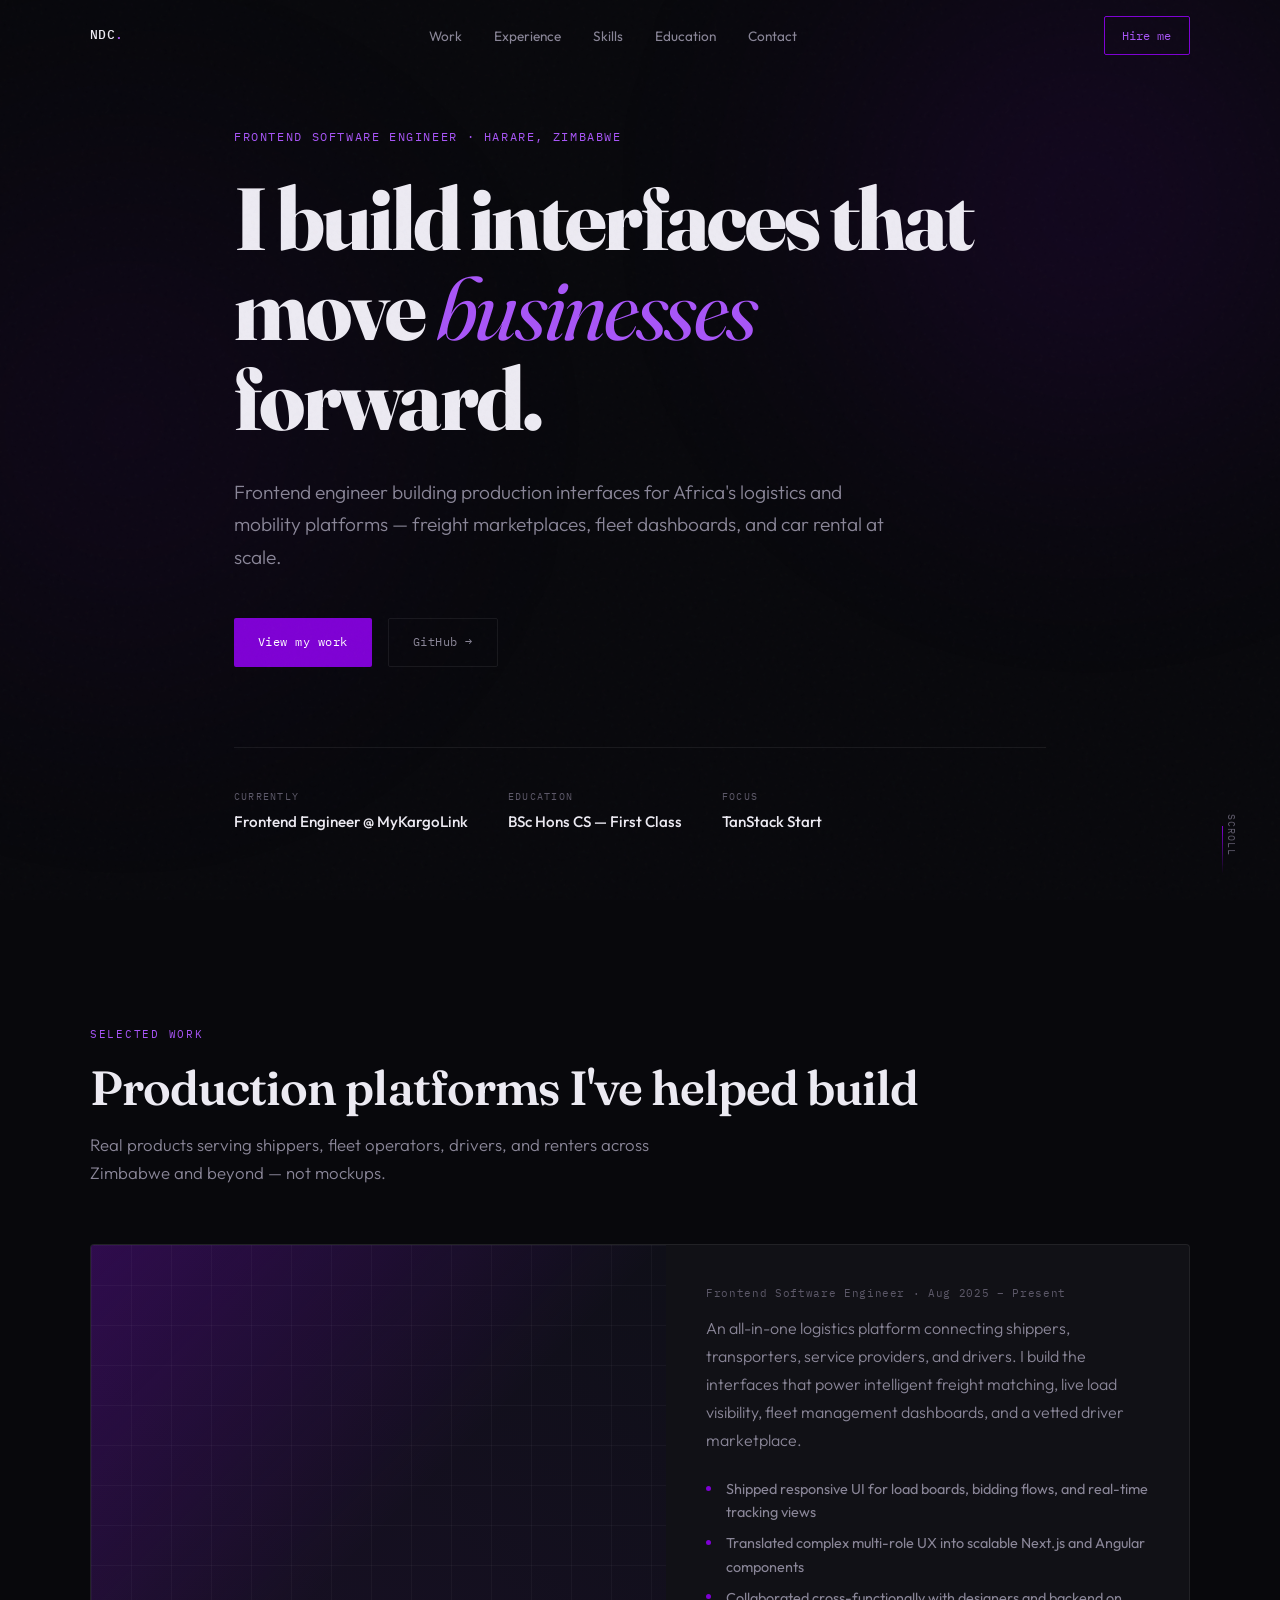
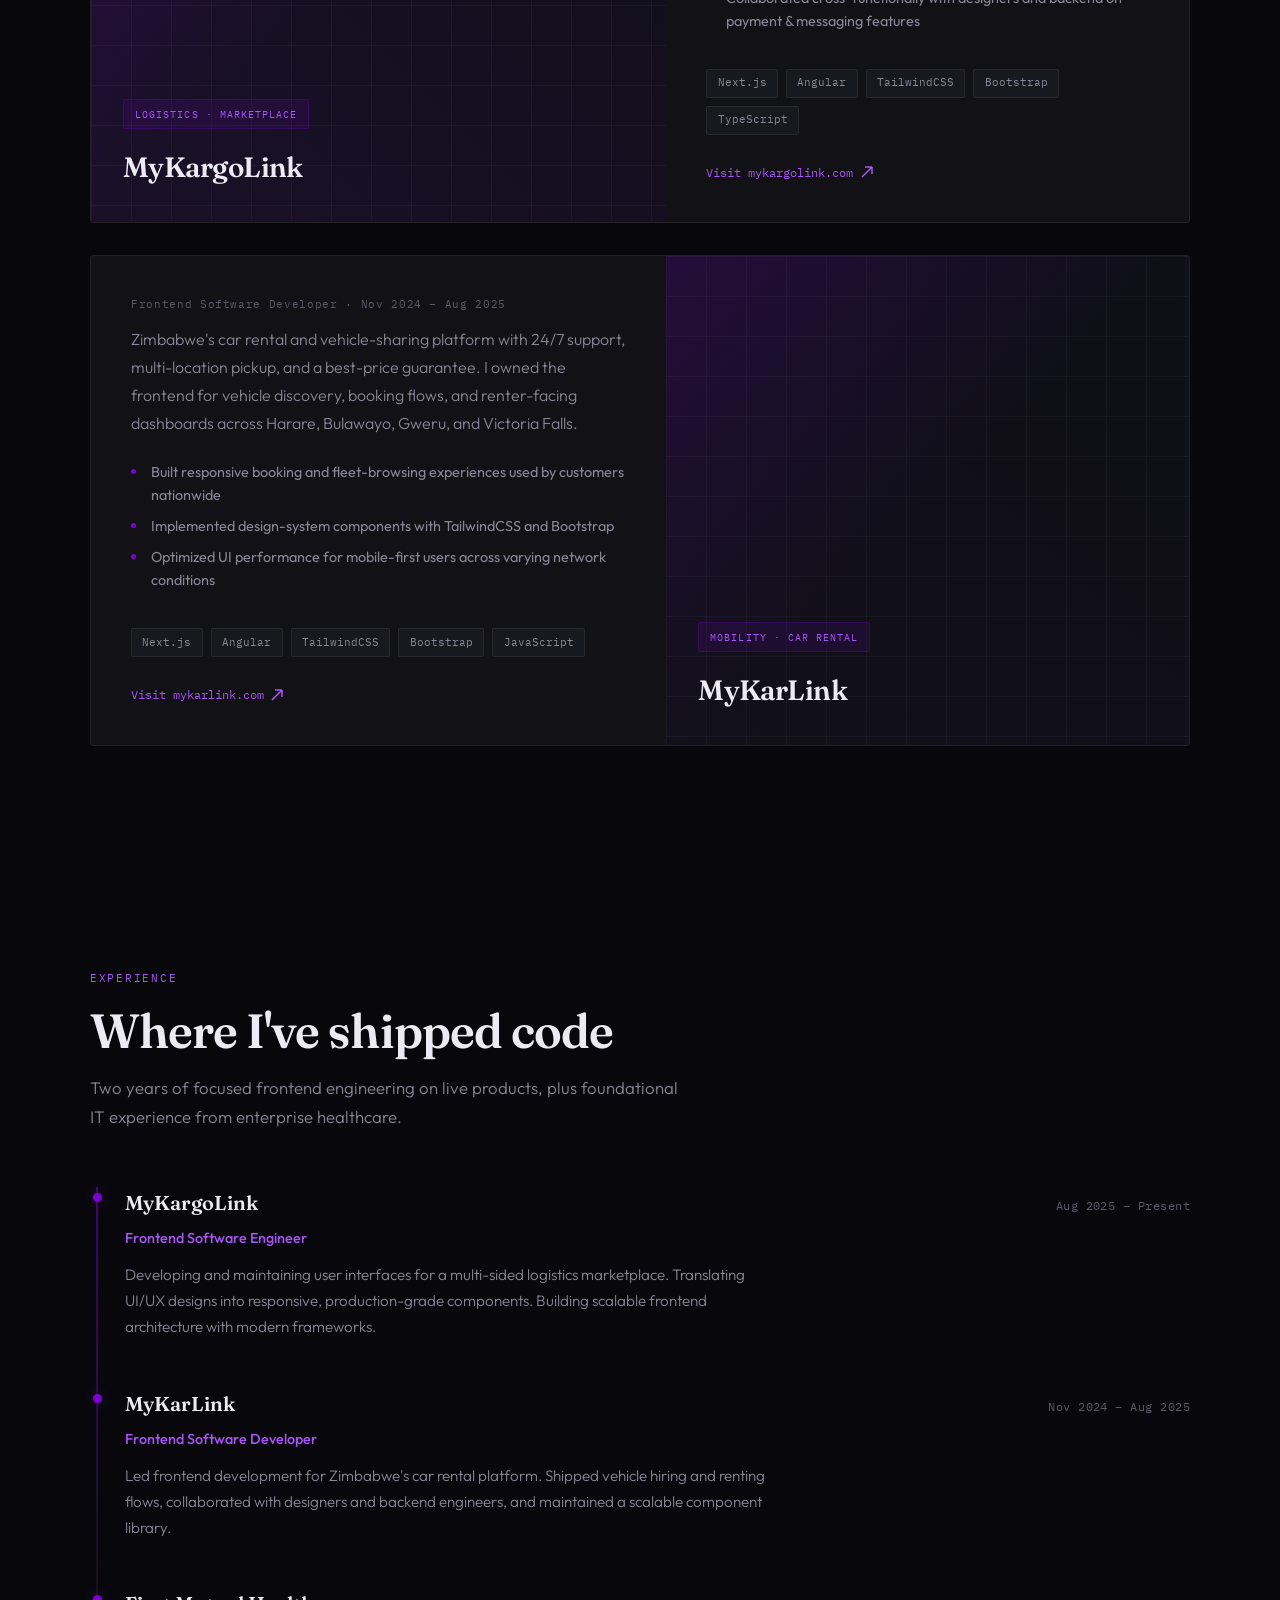
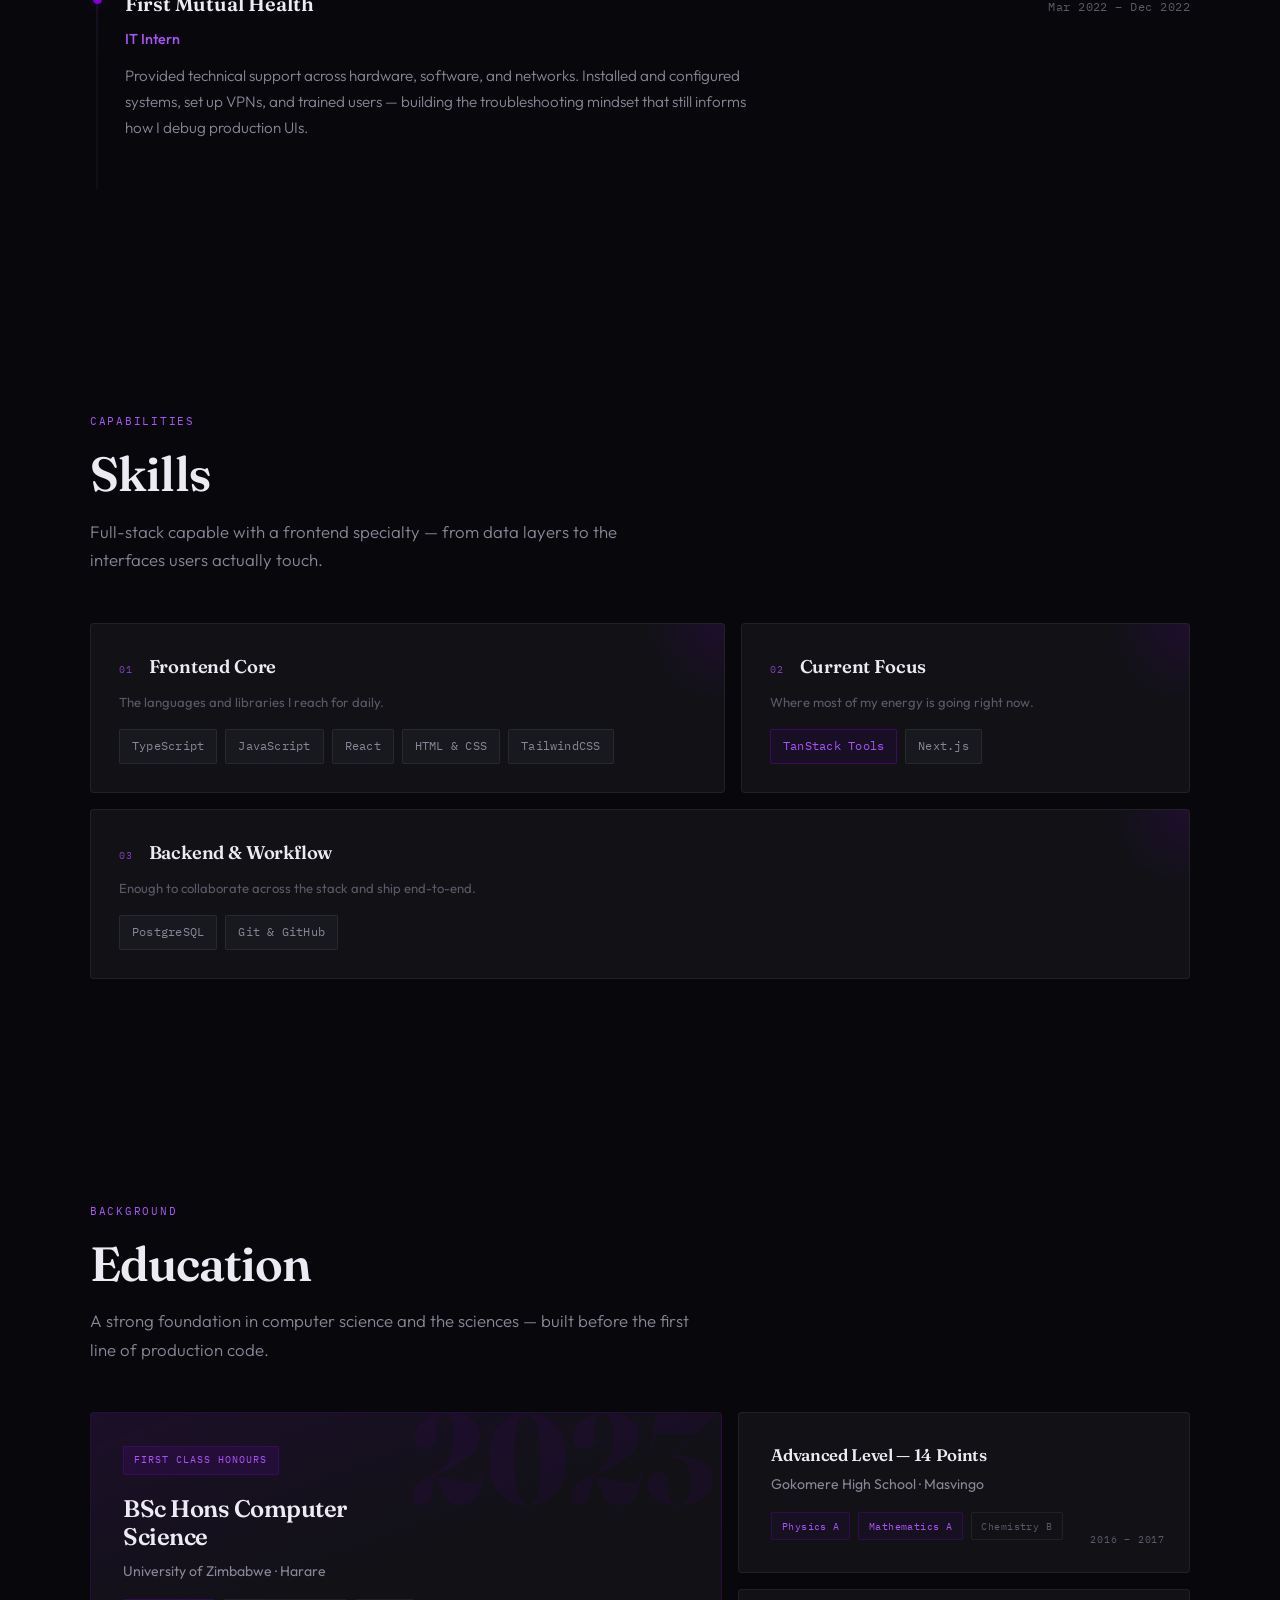
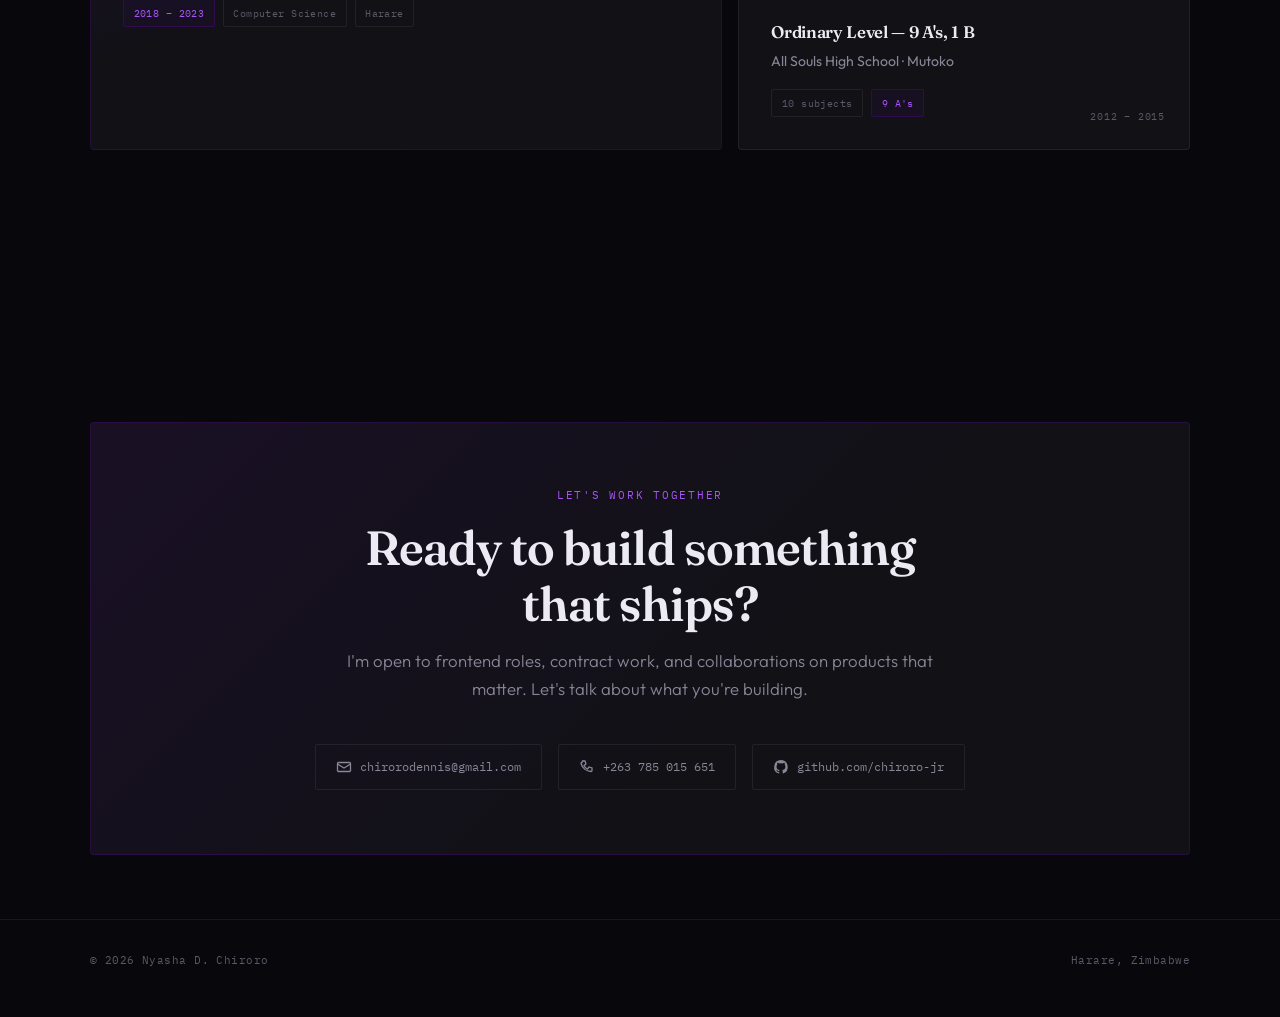
==== index.html @ f5eae159 "iteration 1 of education and skills" ====
<!DOCTYPE html>
<html lang="en">
<head>
  <meta charset="UTF-8">
  <meta name="viewport" content="width=device-width, initial-scale=1.0">
  <meta name="description" content="Nyasha D. Chiroro — Frontend Software Engineer building production interfaces for logistics and mobility platforms in Zimbabwe.">
  <title>Nyasha D. Chiroro — Frontend Engineer</title>
  <link rel="preconnect" href="https://fonts.googleapis.com">
  <link rel="preconnect" href="https://fonts.gstatic.com" crossorigin>
  <link href="https://fonts.googleapis.com/css2?family=Fraunces:ital,opsz,wght@0,9..144,400;0,9..144,600;0,9..144,800;1,9..144,400&family=Outfit:wght@300;400;500;600&family=IBM+Plex+Mono:wght@400;500&display=swap" rel="stylesheet">
  <style>
    :root {
      --purple: #7e01d4;
      --purple-light: #a855f7;
      --purple-dim: rgba(126, 1, 212, 0.12);
      --purple-glow: rgba(126, 1, 212, 0.35);
      --bg: #08080c;
      --surface: #111116;
      --surface-raised: #18181f;
      --border: rgba(255, 255, 255, 0.07);
      --text: #eceaf2;
      --text-muted: #8a8698;
      --text-dim: #5c5868;
      --font-display: 'Fraunces', Georgia, serif;
      --font-body: 'Outfit', system-ui, sans-serif;
      --font-mono: 'IBM Plex Mono', monospace;
      --ease-out: cubic-bezier(0.16, 1, 0.3, 1);
      --max-width: 1180px;
    }

    *, *::before, *::after { box-sizing: border-box; margin: 0; padding: 0; }

    html {
      scroll-behavior: smooth;
      scroll-padding-top: 5rem;
    }

    body {
      font-family: var(--font-body);
      background: var(--bg);
      color: var(--text);
      line-height: 1.6;
      overflow-x: hidden;
      -webkit-font-smoothing: antialiased;
    }

    ::selection {
      background: var(--purple);
      color: white;
    }

    /* Grain overlay */
    body::before {
      content: '';
      position: fixed;
      inset: 0;
      background-image: url("data:image/svg+xml,%3Csvg viewBox='0 0 256 256' xmlns='http://www.w3.org/2000/svg'%3E%3Cfilter id='n'%3E%3CfeTurbulence type='fractalNoise' baseFrequency='0.85' numOctaves='4' stitchTiles='stitch'/%3E%3C/filter%3E%3Crect width='100%25' height='100%25' filter='url(%23n)' opacity='0.04'/%3E%3C/svg%3E");
      pointer-events: none;
      z-index: 9999;
      opacity: 0.5;
    }

    /* Ambient glow */
    .ambient {
      position: fixed;
      width: 60vw;
      height: 60vw;
      border-radius: 50%;
      filter: blur(120px);
      pointer-events: none;
      z-index: 0;
    }
    .ambient--1 {
      top: -20%;
      right: -15%;
      background: radial-gradient(circle, var(--purple-glow) 0%, transparent 70%);
      opacity: 0.4;
    }
    .ambient--2 {
      bottom: 10%;
      left: -20%;
      background: radial-gradient(circle, rgba(126, 1, 212, 0.15) 0%, transparent 70%);
      opacity: 0.6;
    }

    a { color: inherit; text-decoration: none; }

    .wrap {
      position: relative;
      z-index: 1;
      max-width: var(--max-width);
      margin: 0 auto;
      padding: 0 clamp(1.25rem, 4vw, 2.5rem);
    }

    /* ── Nav ── */
    nav {
      position: fixed;
      top: 0;
      left: 0;
      right: 0;
      z-index: 100;
      padding: 1rem 0;
      transition: background 0.4s var(--ease-out), border-color 0.4s;
      border-bottom: 1px solid transparent;
    }
    nav.scrolled {
      background: rgba(8, 8, 12, 0.85);
      backdrop-filter: blur(16px);
      border-color: var(--border);
    }
    nav .wrap {
      display: flex;
      align-items: center;
      justify-content: space-between;
    }
    .nav-logo {
      font-family: var(--font-mono);
      font-size: 0.8rem;
      font-weight: 500;
      letter-spacing: 0.02em;
      color: var(--text);
    }
    .nav-logo span { color: var(--purple-light); }
    .nav-links {
      display: flex;
      gap: 2rem;
      list-style: none;
    }
    .nav-links a {
      font-size: 0.85rem;
      font-weight: 400;
      color: var(--text-muted);
      transition: color 0.2s;
    }
    .nav-links a:hover { color: var(--text); }
    .nav-cta {
      font-family: var(--font-mono);
      font-size: 0.75rem;
      padding: 0.55rem 1.1rem;
      border: 1px solid var(--purple);
      color: var(--purple-light);
      border-radius: 2px;
      transition: background 0.25s, color 0.25s, box-shadow 0.25s;
    }
    .nav-cta:hover {
      background: var(--purple);
      color: white;
      box-shadow: 0 0 24px var(--purple-glow);
    }
    .nav-toggle {
      display: none;
      background: none;
      border: none;
      color: var(--text);
      cursor: pointer;
      padding: 0.25rem;
    }

    /* ── Hero ── */
    .hero {
      min-height: 100vh;
      display: flex;
      flex-direction: column;
      justify-content: center;
      padding: 8rem 0 5rem;
      position: relative;
    }
    .hero-eyebrow {
      font-family: var(--font-mono);
      font-size: 0.72rem;
      letter-spacing: 0.14em;
      text-transform: uppercase;
      color: var(--purple-light);
      margin-bottom: 1.75rem;
      opacity: 0;
      animation: fadeUp 0.8s var(--ease-out) 0.1s forwards;
    }
    .hero h1 {
      font-family: var(--font-display);
      font-size: clamp(3rem, 8vw, 5.5rem);
      font-weight: 800;
      line-height: 1.02;
      letter-spacing: -0.03em;
      max-width: 14ch;
      opacity: 0;
      animation: fadeUp 0.9s var(--ease-out) 0.2s forwards;
    }
    .hero h1 em {
      font-style: italic;
      font-weight: 400;
      color: var(--purple-light);
    }
    .hero-sub {
      margin-top: 2rem;
      max-width: 52ch;
      font-size: clamp(1.05rem, 2vw, 1.2rem);
      font-weight: 300;
      color: var(--text-muted);
      line-height: 1.7;
      opacity: 0;
      animation: fadeUp 0.9s var(--ease-out) 0.35s forwards;
    }
    .hero-actions {
      display: flex;
      flex-wrap: wrap;
      gap: 1rem;
      margin-top: 2.75rem;
      opacity: 0;
      animation: fadeUp 0.9s var(--ease-out) 0.5s forwards;
    }
    .btn {
      display: inline-flex;
      align-items: center;
      gap: 0.5rem;
      font-family: var(--font-mono);
      font-size: 0.78rem;
      letter-spacing: 0.04em;
      padding: 0.85rem 1.5rem;
      border-radius: 2px;
      transition: all 0.3s var(--ease-out);
      cursor: pointer;
      border: none;
    }
    .btn-primary {
      background: var(--purple);
      color: white;
    }
    .btn-primary:hover {
      background: var(--purple-light);
      box-shadow: 0 8px 32px var(--purple-glow);
      transform: translateY(-2px);
    }
    .btn-ghost {
      background: transparent;
      color: var(--text-muted);
      border: 1px solid var(--border);
    }
    .btn-ghost:hover {
      border-color: var(--text-muted);
      color: var(--text);
    }
    .hero-meta {
      display: flex;
      flex-wrap: wrap;
      gap: 2.5rem;
      margin-top: 5rem;
      padding-top: 2.5rem;
      border-top: 1px solid var(--border);
      opacity: 0;
      animation: fadeUp 0.9s var(--ease-out) 0.65s forwards;
    }
    .hero-stat-label {
      font-family: var(--font-mono);
      font-size: 0.65rem;
      letter-spacing: 0.12em;
      text-transform: uppercase;
      color: var(--text-dim);
      margin-bottom: 0.35rem;
    }
    .hero-stat-value {
      font-size: 0.95rem;
      font-weight: 500;
      color: var(--text);
    }
    .hero-scroll {
      position: absolute;
      bottom: 2.5rem;
      right: clamp(1.25rem, 4vw, 2.5rem);
      font-family: var(--font-mono);
      font-size: 0.65rem;
      letter-spacing: 0.1em;
      text-transform: uppercase;
      color: var(--text-dim);
      writing-mode: vertical-rl;
      opacity: 0;
      animation: fadeUp 1s var(--ease-out) 1s forwards;
    }
    .hero-scroll::after {
      content: '';
      display: block;
      width: 1px;
      height: 48px;
      background: linear-gradient(to bottom, var(--purple), transparent);
      margin: 0.75rem auto 0;
      animation: scrollPulse 2s ease-in-out infinite;
    }

    /* ── Sections ── */
    section { padding: 7rem 0; }
    .section-label {
      font-family: var(--font-mono);
      font-size: 0.68rem;
      letter-spacing: 0.16em;
      text-transform: uppercase;
      color: var(--purple-light);
      margin-bottom: 1rem;
    }
    .section-title {
      font-family: var(--font-display);
      font-size: clamp(2rem, 4.5vw, 3rem);
      font-weight: 600;
      letter-spacing: -0.02em;
      line-height: 1.15;
      margin-bottom: 1rem;
    }
    .section-desc {
      color: var(--text-muted);
      font-weight: 300;
      max-width: 55ch;
      font-size: 1.05rem;
      line-height: 1.7;
    }

    /* ── Work ── */
    .work-grid {
      display: grid;
      gap: 2rem;
      margin-top: 3.5rem;
    }
    .work-card {
      display: grid;
      grid-template-columns: 1fr;
      gap: 0;
      background: var(--surface);
      border: 1px solid var(--border);
      border-radius: 4px;
      overflow: hidden;
      transition: border-color 0.4s, transform 0.4s var(--ease-out);
    }
    @media (min-width: 768px) {
      .work-card { grid-template-columns: 1.1fr 1fr; }
      .work-card:nth-child(even) .work-visual { order: 2; }
    }
    .work-card:hover {
      border-color: rgba(126, 1, 212, 0.35);
      transform: translateY(-4px);
    }
    .work-visual {
      position: relative;
      min-height: 280px;
      overflow: hidden;
      background: var(--surface-raised);
    }
    .work-visual-inner {
      position: absolute;
      inset: 0;
      display: flex;
      flex-direction: column;
      justify-content: flex-end;
      padding: 2rem;
    }
    .work-visual--kargo {
      background:
        linear-gradient(135deg, rgba(126, 1, 212, 0.25) 0%, transparent 50%),
        linear-gradient(225deg, #0f0f18 0%, #1a1028 100%);
    }
    .work-visual--kar {
      background:
        linear-gradient(135deg, rgba(126, 1, 212, 0.18) 0%, transparent 50%),
        linear-gradient(225deg, #0f0f18 0%, #12101a 100%);
    }
    .work-visual-grid {
      position: absolute;
      inset: 0;
      background-image:
        linear-gradient(var(--border) 1px, transparent 1px),
        linear-gradient(90deg, var(--border) 1px, transparent 1px);
      background-size: 40px 40px;
      opacity: 0.5;
    }
    .work-visual-tag {
      position: relative;
      font-family: var(--font-mono);
      font-size: 0.65rem;
      letter-spacing: 0.1em;
      text-transform: uppercase;
      color: var(--purple-light);
      background: var(--purple-dim);
      border: 1px solid rgba(126, 1, 212, 0.25);
      padding: 0.35rem 0.7rem;
      border-radius: 2px;
      width: fit-content;
      margin-bottom: 1rem;
    }
    .work-visual-title {
      position: relative;
      font-family: var(--font-display);
      font-size: 1.75rem;
      font-weight: 600;
      letter-spacing: -0.02em;
    }
    .work-body {
      padding: 2.5rem;
      display: flex;
      flex-direction: column;
      justify-content: center;
    }
    .work-role {
      font-family: var(--font-mono);
      font-size: 0.68rem;
      color: var(--text-dim);
      letter-spacing: 0.06em;
      margin-bottom: 0.75rem;
    }
    .work-desc {
      color: var(--text-muted);
      font-weight: 300;
      line-height: 1.75;
      margin-bottom: 1.5rem;
    }
    .work-highlights {
      list-style: none;
      margin-bottom: 1.75rem;
    }
    .work-highlights li {
      position: relative;
      padding-left: 1.25rem;
      font-size: 0.9rem;
      color: var(--text-muted);
      margin-bottom: 0.5rem;
    }
    .work-highlights li::before {
      content: '';
      position: absolute;
      left: 0;
      top: 0.55em;
      width: 5px;
      height: 5px;
      background: var(--purple);
      border-radius: 50%;
    }
    .work-stack {
      display: flex;
      flex-wrap: wrap;
      gap: 0.5rem;
      margin-bottom: 1.75rem;
    }
    .tag {
      font-family: var(--font-mono);
      font-size: 0.68rem;
      padding: 0.3rem 0.65rem;
      background: var(--surface-raised);
      border: 1px solid var(--border);
      border-radius: 2px;
      color: var(--text-muted);
    }
    .work-link {
      display: inline-flex;
      align-items: center;
      gap: 0.4rem;
      font-family: var(--font-mono);
      font-size: 0.75rem;
      color: var(--purple-light);
      transition: gap 0.25s var(--ease-out);
    }
    .work-link:hover { gap: 0.65rem; }
    .work-link svg { transition: transform 0.25s; }
    .work-link:hover svg { transform: translate(2px, -2px); }

    /* ── Experience ── */
    .timeline {
      --track-x: 7px;
      --track-gap: 1.75rem;
      --dot-size: 9px;
      margin-top: 3.5rem;
      position: relative;
      padding-left: calc(var(--track-x) + var(--track-gap));
    }
    .timeline::before {
      content: '';
      position: absolute;
      left: var(--track-x);
      top: 0;
      bottom: 0;
      width: 1px;
      transform: translateX(-50%);
      background: linear-gradient(to bottom, var(--purple), var(--border) 80%);
    }
    .timeline-item {
      position: relative;
      padding-bottom: 3rem;
    }
    .timeline-item::before {
      content: '';
      position: absolute;
      left: calc(-1 * var(--track-gap) - var(--dot-size) / 2);
      top: 0.38rem;
      width: var(--dot-size);
      height: var(--dot-size);
      background: var(--purple);
      border-radius: 50%;
      box-shadow: 0 0 12px var(--purple-glow);
    }
    .timeline-header {
      display: flex;
      flex-wrap: wrap;
      align-items: baseline;
      justify-content: space-between;
      gap: 0.5rem 1.5rem;
      margin-bottom: 0.5rem;
    }
    .timeline-company {
      font-family: var(--font-display);
      font-size: 1.25rem;
      font-weight: 600;
    }
    .timeline-date {
      font-family: var(--font-mono);
      font-size: 0.72rem;
      color: var(--text-dim);
      letter-spacing: 0.04em;
    }
    .timeline-role {
      font-size: 0.9rem;
      color: var(--purple-light);
      margin-bottom: 0.75rem;
      font-weight: 500;
    }
    .timeline-desc {
      color: var(--text-muted);
      font-weight: 300;
      font-size: 0.95rem;
      line-height: 1.7;
      max-width: 65ch;
    }

    /* ── Skills ── */
    .skills-bento {
      display: grid;
      gap: 1rem;
      margin-top: 3rem;
    }
    @media (min-width: 768px) {
      .skills-bento {
        grid-template-columns: repeat(12, 1fr);
        grid-template-rows: auto auto;
      }
    }
    .skill-panel {
      position: relative;
      padding: 1.75rem;
      background: var(--surface);
      border: 1px solid var(--border);
      border-radius: 4px;
      overflow: hidden;
      transition: border-color 0.35s, transform 0.35s var(--ease-out);
    }
    .skill-panel::after {
      content: '';
      position: absolute;
      top: 0;
      right: 0;
      width: 80px;
      height: 80px;
      background: radial-gradient(circle at top right, var(--purple-dim), transparent 70%);
      pointer-events: none;
    }
    .skill-panel:hover {
      border-color: rgba(126, 1, 212, 0.28);
      transform: translateY(-3px);
    }
    .skill-panel--core {
      grid-column: span 12;
    }
    @media (min-width: 768px) {
      .skill-panel--core { grid-column: span 7; }
    }
    .skill-panel--stack {
      grid-column: span 12;
    }
    @media (min-width: 768px) {
      .skill-panel--stack { grid-column: span 5; }
    }
    .skill-panel--infra {
      grid-column: span 12;
    }
    .skill-panel-head {
      display: flex;
      align-items: baseline;
      gap: 1rem;
      margin-bottom: 1.25rem;
    }
    .skill-panel-index {
      font-family: var(--font-mono);
      font-size: 0.62rem;
      letter-spacing: 0.08em;
      color: var(--purple-light);
      opacity: 0.7;
    }
    .skill-panel-title {
      font-family: var(--font-display);
      font-size: 1.15rem;
      font-weight: 600;
      letter-spacing: -0.01em;
    }
    .skill-panel-desc {
      font-size: 0.82rem;
      color: var(--text-dim);
      margin: -0.5rem 0 1rem;
      line-height: 1.5;
    }
    .skill-chips {
      display: flex;
      flex-wrap: wrap;
      gap: 0.5rem;
      list-style: none;
    }
    .skill-chip {
      font-family: var(--font-mono);
      font-size: 0.72rem;
      letter-spacing: 0.02em;
      padding: 0.45rem 0.75rem;
      background: var(--surface-raised);
      border: 1px solid var(--border);
      border-radius: 2px;
      color: var(--text-muted);
      transition: border-color 0.25s, color 0.25s, background 0.25s;
    }
    .skill-chip:hover {
      border-color: rgba(126, 1, 212, 0.35);
      color: var(--text);
      background: var(--purple-dim);
    }
    .skill-chip--accent {
      border-color: rgba(126, 1, 212, 0.35);
      color: var(--purple-light);
      background: rgba(126, 1, 212, 0.08);
    }

    /* ── Education ── */
    .edu-bento {
      display: grid;
      gap: 1rem;
      margin-top: 3rem;
    }
    @media (min-width: 768px) {
      .edu-bento {
        grid-template-columns: 1.4fr 1fr;
        grid-template-rows: auto auto;
      }
    }
    .edu-card {
      position: relative;
      padding: 2rem;
      background: var(--surface);
      border: 1px solid var(--border);
      border-radius: 4px;
      overflow: hidden;
      transition: border-color 0.35s, transform 0.35s var(--ease-out);
    }
    .edu-card:hover {
      border-color: rgba(126, 1, 212, 0.28);
      transform: translateY(-3px);
    }
    .edu-card--featured {
      grid-row: span 2;
    }
    @media (max-width: 767px) {
      .edu-card--featured { grid-row: span 1; }
    }
    .edu-card--featured {
      background:
        linear-gradient(160deg, rgba(126, 1, 212, 0.1) 0%, transparent 45%),
        var(--surface);
      border-color: rgba(126, 1, 212, 0.18);
    }
    .edu-watermark {
      position: absolute;
      top: -0.15em;
      right: 0.05em;
      font-family: var(--font-display);
      font-size: clamp(5rem, 12vw, 8rem);
      font-weight: 800;
      line-height: 1;
      color: rgba(126, 1, 212, 0.07);
      pointer-events: none;
      user-select: none;
    }
    .edu-badge {
      display: inline-block;
      font-family: var(--font-mono);
      font-size: 0.62rem;
      letter-spacing: 0.1em;
      text-transform: uppercase;
      color: var(--purple-light);
      background: var(--purple-dim);
      border: 1px solid rgba(126, 1, 212, 0.25);
      padding: 0.35rem 0.65rem;
      border-radius: 2px;
      margin-bottom: 1.25rem;
    }
    .edu-degree {
      position: relative;
      font-family: var(--font-display);
      font-size: clamp(1.2rem, 2.5vw, 1.5rem);
      font-weight: 600;
      letter-spacing: -0.02em;
      line-height: 1.2;
      margin-bottom: 0.5rem;
      max-width: 18ch;
    }
    .edu-card:not(.edu-card--featured) .edu-degree {
      font-size: 1.05rem;
      max-width: none;
    }
    .edu-school {
      position: relative;
      font-size: 0.88rem;
      color: var(--text-muted);
      margin-bottom: 1rem;
    }
    .edu-meta {
      position: relative;
      display: flex;
      flex-wrap: wrap;
      gap: 0.5rem;
    }
    .edu-meta span {
      font-family: var(--font-mono);
      font-size: 0.65rem;
      letter-spacing: 0.04em;
      color: var(--text-dim);
      padding: 0.3rem 0.6rem;
      border: 1px solid var(--border);
      border-radius: 2px;
    }
    .edu-meta span.highlight {
      color: var(--purple-light);
      border-color: rgba(126, 1, 212, 0.25);
      background: rgba(126, 1, 212, 0.06);
    }
    .edu-card-year {
      position: absolute;
      bottom: 1.5rem;
      right: 1.5rem;
      font-family: var(--font-mono);
      font-size: 0.62rem;
      letter-spacing: 0.08em;
      color: var(--text-dim);
    }

    /* ── Contact ── */
    .contact {
      padding-bottom: 4rem;
    }
    .contact-box {
      margin-top: 3rem;
      padding: clamp(2.5rem, 6vw, 4rem);
      background:
        linear-gradient(135deg, rgba(126, 1, 212, 0.08) 0%, transparent 60%),
        var(--surface);
      border: 1px solid rgba(126, 1, 212, 0.2);
      border-radius: 4px;
      text-align: center;
    }
    .contact-box .section-title {
      max-width: 20ch;
      margin: 0 auto 1rem;
    }
    .contact-box .section-desc {
      margin: 0 auto 2.5rem;
    }
    .contact-links {
      display: flex;
      flex-wrap: wrap;
      justify-content: center;
      gap: 1rem;
    }
    .contact-link {
      display: inline-flex;
      align-items: center;
      gap: 0.5rem;
      font-family: var(--font-mono);
      font-size: 0.78rem;
      padding: 0.75rem 1.25rem;
      border: 1px solid var(--border);
      border-radius: 2px;
      color: var(--text-muted);
      transition: all 0.25s;
    }
    .contact-link:hover {
      border-color: var(--purple);
      color: var(--purple-light);
      background: var(--purple-dim);
    }

    footer {
      padding: 2rem 0 3rem;
      border-top: 1px solid var(--border);
    }
    footer .wrap {
      display: flex;
      flex-wrap: wrap;
      justify-content: space-between;
      align-items: center;
      gap: 1rem;
    }
    footer p {
      font-family: var(--font-mono);
      font-size: 0.68rem;
      color: var(--text-dim);
      letter-spacing: 0.04em;
    }

    /* ── Reveal on scroll ── */
    .reveal {
      opacity: 0;
      transform: translateY(28px);
      transition: opacity 0.7s var(--ease-out), transform 0.7s var(--ease-out);
    }
    .reveal.visible {
      opacity: 1;
      transform: translateY(0);
    }

    /* ── Animations ── */
    @keyframes fadeUp {
      from { opacity: 0; transform: translateY(24px); }
      to { opacity: 1; transform: translateY(0); }
    }
    @keyframes scrollPulse {
      0%, 100% { opacity: 0.3; transform: scaleY(0.6); transform-origin: top; }
      50% { opacity: 1; transform: scaleY(1); }
    }

    /* ── Mobile nav ── */
    @media (max-width: 640px) {
      .nav-links, .nav-cta { display: none; }
      .nav-toggle { display: block; }
      nav.menu-open .nav-links {
        display: flex;
        flex-direction: column;
        position: absolute;
        top: 100%;
        left: 0;
        right: 0;
        background: rgba(8, 8, 12, 0.97);
        backdrop-filter: blur(16px);
        padding: 1.5rem clamp(1.25rem, 4vw, 2.5rem);
        gap: 1.25rem;
        border-bottom: 1px solid var(--border);
      }
      nav.menu-open .nav-cta {
        display: inline-flex;
        position: absolute;
        top: calc(100% + 9rem);
        right: clamp(1.25rem, 4vw, 2.5rem);
      }
      .hero-scroll { display: none; }
    }
  </style>
</head>
<body>
  <div class="ambient ambient--1" aria-hidden="true"></div>
  <div class="ambient ambient--2" aria-hidden="true"></div>

  <nav id="nav">
    <div class="wrap">
      <a href="#" class="nav-logo">NDC<span>.</span></a>
      <ul class="nav-links">
        <li><a href="#work">Work</a></li>
        <li><a href="#experience">Experience</a></li>
        <li><a href="#skills">Skills</a></li>
        <li><a href="#education">Education</a></li>
        <li><a href="#contact">Contact</a></li>
      </ul>
      <a href="mailto:chirorodennis@gmail.com" class="nav-cta">Hire me</a>
      <button class="nav-toggle" id="navToggle" aria-label="Toggle menu">
        <svg width="24" height="24" viewBox="0 0 24 24" fill="none" stroke="currentColor" stroke-width="1.5">
          <path d="M4 7h16M4 12h16M4 17h16"/>
        </svg>
      </button>
    </div>
  </nav>

  <header class="hero">
    <div class="wrap">
      <p class="hero-eyebrow">Frontend Software Engineer · Harare, Zimbabwe</p>
      <h1>I build interfaces that move <em>businesses</em> forward.</h1>
      <p class="hero-sub">
        Frontend engineer building production interfaces for Africa's logistics and mobility platforms — freight marketplaces, fleet dashboards, and car rental at scale.
      </p>
      <div class="hero-actions">
        <a href="#work" class="btn btn-primary">View my work</a>
        <a href="https://github.com/chiroro-jr/" target="_blank" rel="noopener noreferrer" class="btn btn-ghost">
          GitHub →
        </a>
      </div>
      <div class="hero-meta">
        <div>
          <p class="hero-stat-label">Currently</p>
          <p class="hero-stat-value">Frontend Engineer @ MyKargoLink</p>
        </div>
        <div>
          <p class="hero-stat-label">Education</p>
          <p class="hero-stat-value">BSc Hons CS — First Class</p>
        </div>
        <div>
          <p class="hero-stat-label">Focus</p>
          <p class="hero-stat-value">TanStack Start</p>
        </div>
      </div>
    </div>
    <span class="hero-scroll" aria-hidden="true">Scroll</span>
  </header>

  <main>
    <section id="work">
      <div class="wrap">
        <p class="section-label reveal">Selected Work</p>
        <h2 class="section-title reveal">Production platforms I've helped build</h2>
        <p class="section-desc reveal">
          Real products serving shippers, fleet operators, drivers, and renters across Zimbabwe and beyond — not mockups.
        </p>

        <div class="work-grid">
          <article class="work-card reveal">
            <div class="work-visual work-visual--kargo">
              <div class="work-visual-grid" aria-hidden="true"></div>
              <div class="work-visual-inner">
                <span class="work-visual-tag">Logistics · Marketplace</span>
                <h3 class="work-visual-title">MyKargoLink</h3>
              </div>
            </div>
            <div class="work-body">
              <p class="work-role">Frontend Software Engineer · Aug 2025 – Present</p>
              <p class="work-desc">
                An all-in-one logistics platform connecting shippers, transporters, service providers, and drivers. I build the interfaces that power intelligent freight matching, live load visibility, fleet management dashboards, and a vetted driver marketplace.
              </p>
              <ul class="work-highlights">
                <li>Shipped responsive UI for load boards, bidding flows, and real-time tracking views</li>
                <li>Translated complex multi-role UX into scalable Next.js and Angular components</li>
                <li>Collaborated cross-functionally with designers and backend on payment & messaging features</li>
              </ul>
              <div class="work-stack">
                <span class="tag">Next.js</span>
                <span class="tag">Angular</span>
                <span class="tag">TailwindCSS</span>
                <span class="tag">Bootstrap</span>
                <span class="tag">TypeScript</span>
              </div>
              <a href="https://mykargolink.com" target="_blank" rel="noopener noreferrer" class="work-link">
                Visit mykargolink.com
                <svg width="14" height="14" viewBox="0 0 14 14" fill="none" stroke="currentColor" stroke-width="1.5">
                  <path d="M2 12L12 2M12 2H5M12 2V9"/>
                </svg>
              </a>
            </div>
          </article>

          <article class="work-card reveal">
            <div class="work-visual work-visual--kar">
              <div class="work-visual-grid" aria-hidden="true"></div>
              <div class="work-visual-inner">
                <span class="work-visual-tag">Mobility · Car Rental</span>
                <h3 class="work-visual-title">MyKarLink</h3>
              </div>
            </div>
            <div class="work-body">
              <p class="work-role">Frontend Software Developer · Nov 2024 – Aug 2025</p>
              <p class="work-desc">
                Zimbabwe's car rental and vehicle-sharing platform with 24/7 support, multi-location pickup, and a best-price guarantee. I owned the frontend for vehicle discovery, booking flows, and renter-facing dashboards across Harare, Bulawayo, Gweru, and Victoria Falls.
              </p>
              <ul class="work-highlights">
                <li>Built responsive booking and fleet-browsing experiences used by customers nationwide</li>
                <li>Implemented design-system components with TailwindCSS and Bootstrap</li>
                <li>Optimized UI performance for mobile-first users across varying network conditions</li>
              </ul>
              <div class="work-stack">
                <span class="tag">Next.js</span>
                <span class="tag">Angular</span>
                <span class="tag">TailwindCSS</span>
                <span class="tag">Bootstrap</span>
                <span class="tag">JavaScript</span>
              </div>
              <a href="https://mykarlink.com" target="_blank" rel="noopener noreferrer" class="work-link">
                Visit mykarlink.com
                <svg width="14" height="14" viewBox="0 0 14 14" fill="none" stroke="currentColor" stroke-width="1.5">
                  <path d="M2 12L12 2M12 2H5M12 2V9"/>
                </svg>
              </a>
            </div>
          </article>
        </div>
      </div>
    </section>

    <section id="experience">
      <div class="wrap">
        <p class="section-label reveal">Experience</p>
        <h2 class="section-title reveal">Where I've shipped code</h2>
        <p class="section-desc reveal">
          Two years of focused frontend engineering on live products, plus foundational IT experience from enterprise healthcare.
        </p>

        <div class="timeline">
          <div class="timeline-item reveal">
            <div class="timeline-header">
              <h3 class="timeline-company">MyKargoLink</h3>
              <span class="timeline-date">Aug 2025 – Present</span>
            </div>
            <p class="timeline-role">Frontend Software Engineer</p>
            <p class="timeline-desc">
              Developing and maintaining user interfaces for a multi-sided logistics marketplace. Translating UI/UX designs into responsive, production-grade components. Building scalable frontend architecture with modern frameworks.
            </p>
          </div>

          <div class="timeline-item reveal">
            <div class="timeline-header">
              <h3 class="timeline-company">MyKarLink</h3>
              <span class="timeline-date">Nov 2024 – Aug 2025</span>
            </div>
            <p class="timeline-role">Frontend Software Developer</p>
            <p class="timeline-desc">
              Led frontend development for Zimbabwe's car rental platform. Shipped vehicle hiring and renting flows, collaborated with designers and backend engineers, and maintained a scalable component library.
            </p>
          </div>

          <div class="timeline-item reveal">
            <div class="timeline-header">
              <h3 class="timeline-company">First Mutual Health</h3>
              <span class="timeline-date">Mar 2022 – Dec 2022</span>
            </div>
            <p class="timeline-role">IT Intern</p>
            <p class="timeline-desc">
              Provided technical support across hardware, software, and networks. Installed and configured systems, set up VPNs, and trained users — building the troubleshooting mindset that still informs how I debug production UIs.
            </p>
          </div>
        </div>
      </div>
    </section>

    <section id="skills">
      <div class="wrap">
        <p class="section-label reveal">Capabilities</p>
        <h2 class="section-title reveal">Skills</h2>
        <p class="section-desc reveal">
          Full-stack capable with a frontend specialty — from data layers to the interfaces users actually touch.
        </p>

        <div class="skills-bento">
          <article class="skill-panel skill-panel--core reveal">
            <header class="skill-panel-head">
              <span class="skill-panel-index">01</span>
              <h3 class="skill-panel-title">Frontend Core</h3>
            </header>
            <p class="skill-panel-desc">The languages and libraries I reach for daily.</p>
            <ul class="skill-chips">
              <li class="skill-chip">TypeScript</li>
              <li class="skill-chip">JavaScript</li>
              <li class="skill-chip">React</li>
              <li class="skill-chip">HTML & CSS</li>
              <li class="skill-chip">TailwindCSS</li>
            </ul>
          </article>

          <article class="skill-panel skill-panel--stack reveal">
            <header class="skill-panel-head">
              <span class="skill-panel-index">02</span>
              <h3 class="skill-panel-title">Current Focus</h3>
            </header>
            <p class="skill-panel-desc">Where most of my energy is going right now.</p>
            <ul class="skill-chips">
              <li class="skill-chip skill-chip--accent">TanStack Tools</li>
              <li class="skill-chip">Next.js</li>
            </ul>
          </article>

          <article class="skill-panel skill-panel--infra reveal">
            <header class="skill-panel-head">
              <span class="skill-panel-index">03</span>
              <h3 class="skill-panel-title">Backend & Workflow</h3>
            </header>
            <p class="skill-panel-desc">Enough to collaborate across the stack and ship end-to-end.</p>
            <ul class="skill-chips">
              <li class="skill-chip">PostgreSQL</li>
              <li class="skill-chip">Git & GitHub</li>
            </ul>
          </article>
        </div>
      </div>
    </section>

    <section id="education">
      <div class="wrap">
        <p class="section-label reveal">Background</p>
        <h2 class="section-title reveal">Education</h2>
        <p class="section-desc reveal">
          A strong foundation in computer science and the sciences — built before the first line of production code.
        </p>

        <div class="edu-bento">
          <article class="edu-card edu-card--featured reveal">
            <span class="edu-watermark" aria-hidden="true">2023</span>
            <span class="edu-badge">First Class Honours</span>
            <h3 class="edu-degree">BSc Hons Computer Science</h3>
            <p class="edu-school">University of Zimbabwe · Harare</p>
            <div class="edu-meta">
              <span class="highlight">2018 – 2023</span>
              <span>Computer Science</span>
              <span>Harare</span>
            </div>
          </article>

          <article class="edu-card reveal">
            <h3 class="edu-degree">Advanced Level — 14 Points</h3>
            <p class="edu-school">Gokomere High School · Masvingo</p>
            <div class="edu-meta">
              <span class="highlight">Physics A</span>
              <span class="highlight">Mathematics A</span>
              <span>Chemistry B</span>
            </div>
            <span class="edu-card-year">2016 – 2017</span>
          </article>

          <article class="edu-card reveal">
            <h3 class="edu-degree">Ordinary Level — 9 A's, 1 B</h3>
            <p class="edu-school">All Souls High School · Mutoko</p>
            <div class="edu-meta">
              <span>10 subjects</span>
              <span class="highlight">9 A's</span>
            </div>
            <span class="edu-card-year">2012 – 2015</span>
          </article>
        </div>
      </div>
    </section>

    <section id="contact" class="contact">
      <div class="wrap">
        <div class="contact-box reveal">
          <p class="section-label">Let's work together</p>
          <h2 class="section-title">Ready to build something that ships?</h2>
          <p class="section-desc">
            I'm open to frontend roles, contract work, and collaborations on products that matter. Let's talk about what you're building.
          </p>
          <div class="contact-links">
            <a href="mailto:chirorodennis@gmail.com" class="contact-link">
              <svg width="16" height="16" viewBox="0 0 16 16" fill="none" stroke="currentColor" stroke-width="1.3">
                <rect x="1.5" y="3.5" width="13" height="9" rx="1"/>
                <path d="M1.5 5l6.5 4 6.5-4"/>
              </svg>
              chirorodennis@gmail.com
            </a>
            <a href="tel:+263785015651" class="contact-link">
              <svg width="16" height="16" viewBox="0 0 16 16" fill="none" stroke="currentColor" stroke-width="1.3">
                <path d="M3.5 2h2.5l1 3-2 1.5a7 7 0 003.5 3.5L10 8l3 1v2.5a1 1 0 01-1 1A11 11 0 012 4.5a1 1 0 011-1z"/>
              </svg>
              +263 785 015 651
            </a>
            <a href="https://github.com/chiroro-jr/" target="_blank" rel="noopener noreferrer" class="contact-link">
              <svg width="16" height="16" viewBox="0 0 16 16" fill="currentColor">
                <path d="M8 1a7 7 0 00-2.2 13.6c.35.06.48-.15.48-.34v-1.2c-1.95.42-2.36-.94-2.36-.94-.32-.82-.78-1.04-.78-1.04-.64-.44.05-.43.05-.43.7.05 1.07.72 1.07.72.63 1.07 1.64.76 2.04.58.06-.45.24-.76.44-.94-1.56-.18-3.2-.78-3.2-3.46 0-.76.27-1.39.72-1.88-.07-.18-.31-.88.07-1.83 0 0 .58-.19 1.92.72a6.5 6.5 0 013.5 0c1.33-.91 1.91-.72 1.91-.72.38.95.14 1.65.07 1.83.45.49.72 1.12.72 1.88 0 2.69-1.65 3.28-3.22 3.46.25.22.48.64.48 1.29v1.91c0 .19.13.41.49.34A7 7 0 008 1z"/>
              </svg>
              github.com/chiroro-jr
            </a>
          </div>
        </div>
      </div>
    </section>
  </main>

  <footer>
    <div class="wrap">
      <p>© 2026 Nyasha D. Chiroro</p>
      <p>Harare, Zimbabwe</p>
    </div>
  </footer>

  <script>
    const nav = document.getElementById('nav');
    const navToggle = document.getElementById('navToggle');

    window.addEventListener('scroll', () => {
      nav.classList.toggle('scrolled', window.scrollY > 40);
    }, { passive: true });

    navToggle.addEventListener('click', () => {
      nav.classList.toggle('menu-open');
    });

    document.querySelectorAll('.nav-links a').forEach(link => {
      link.addEventListener('click', () => nav.classList.remove('menu-open'));
    });

    const reveals = document.querySelectorAll('.reveal');
    const observer = new IntersectionObserver(
      entries => {
        entries.forEach(entry => {
          if (entry.isIntersecting) {
            entry.target.classList.add('visible');
            observer.unobserve(entry.target);
          }
        });
      },
      { threshold: 0.12, rootMargin: '0px 0px -40px 0px' }
    );
    reveals.forEach(el => observer.observe(el));
  </script>
</body>
</html>
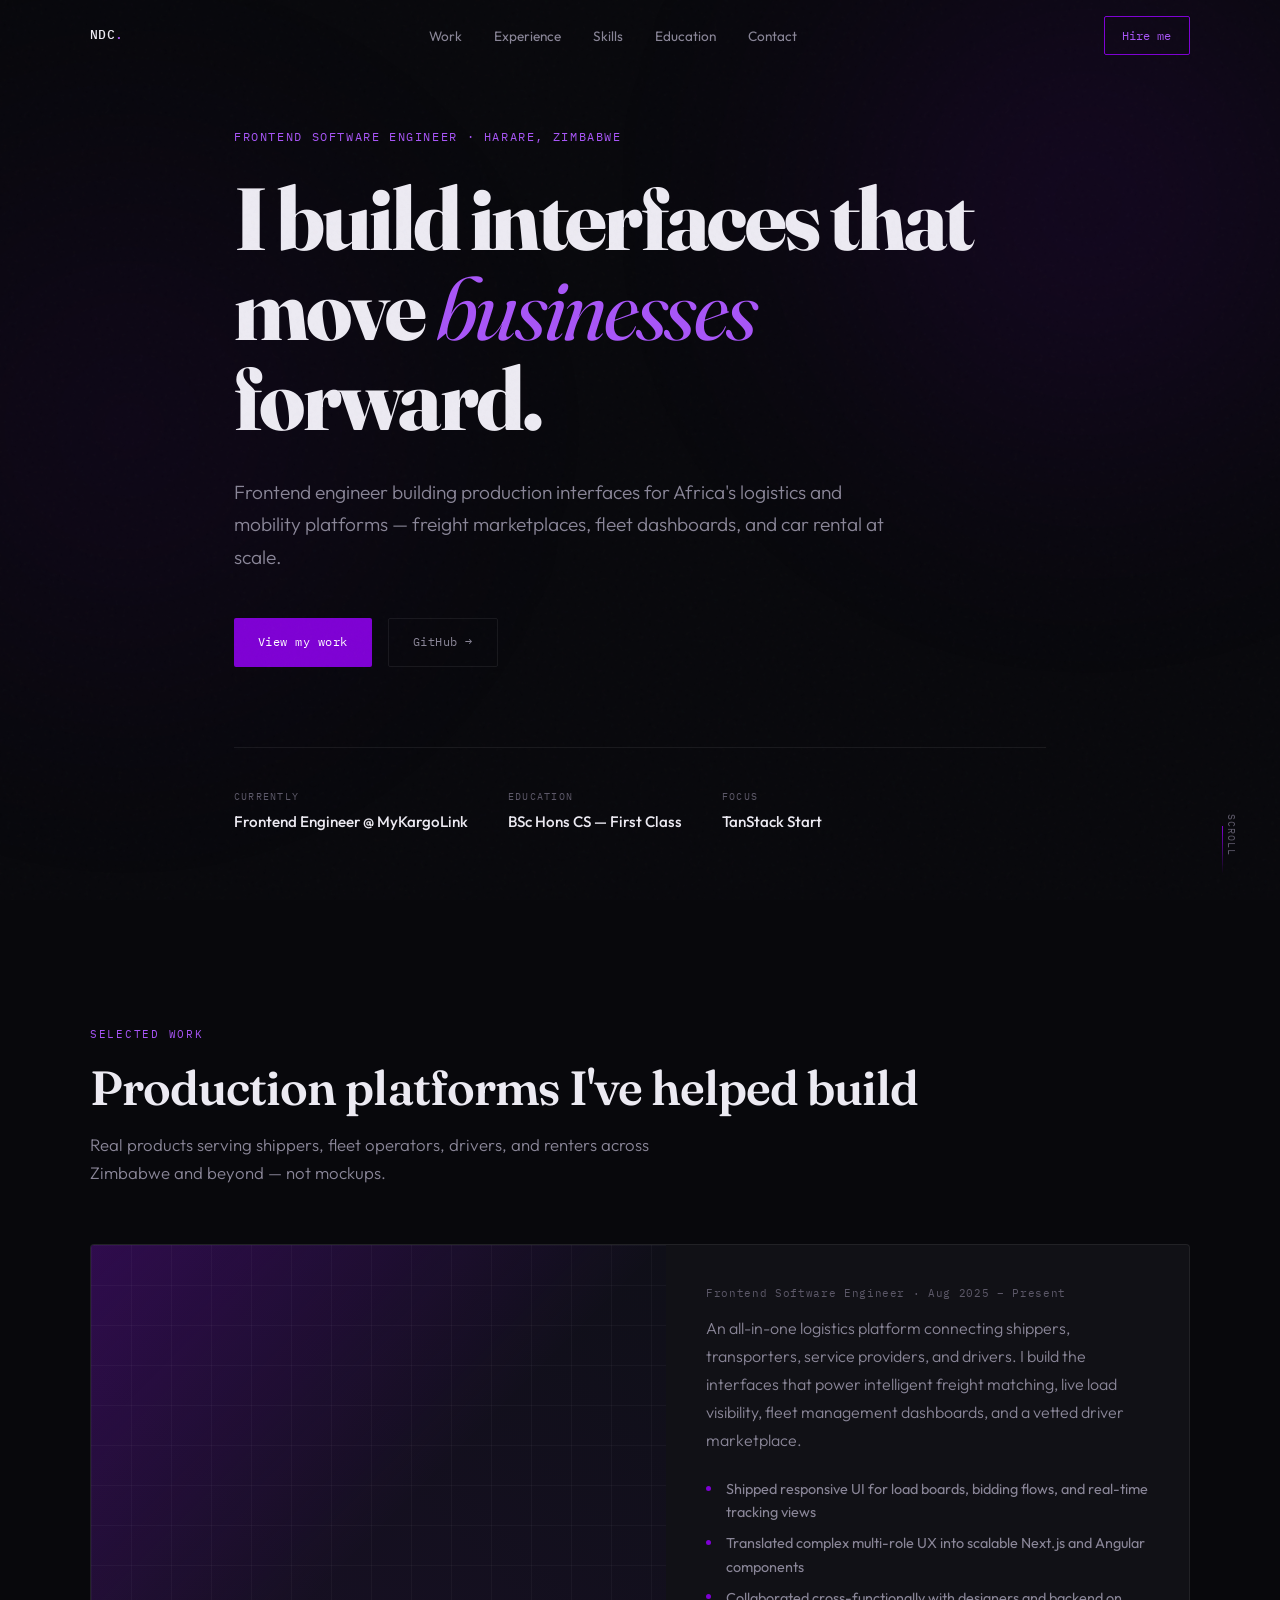
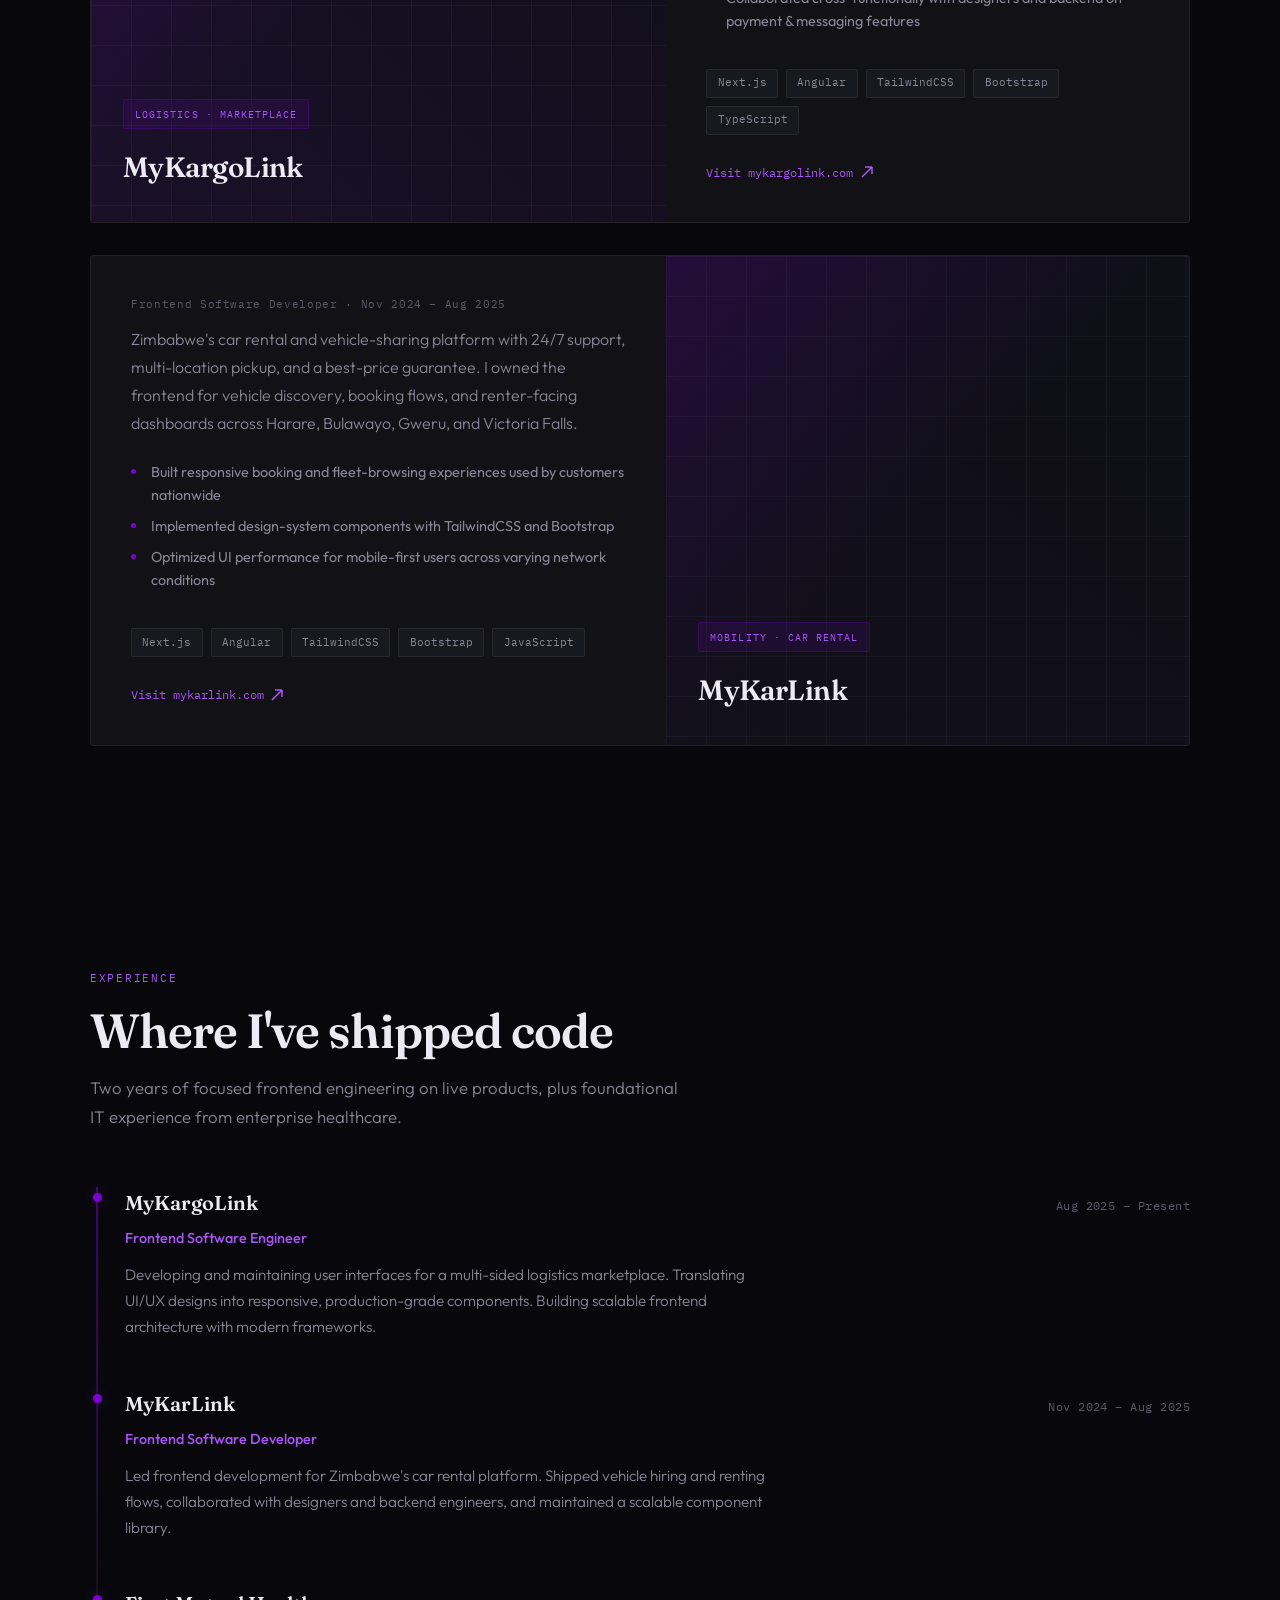
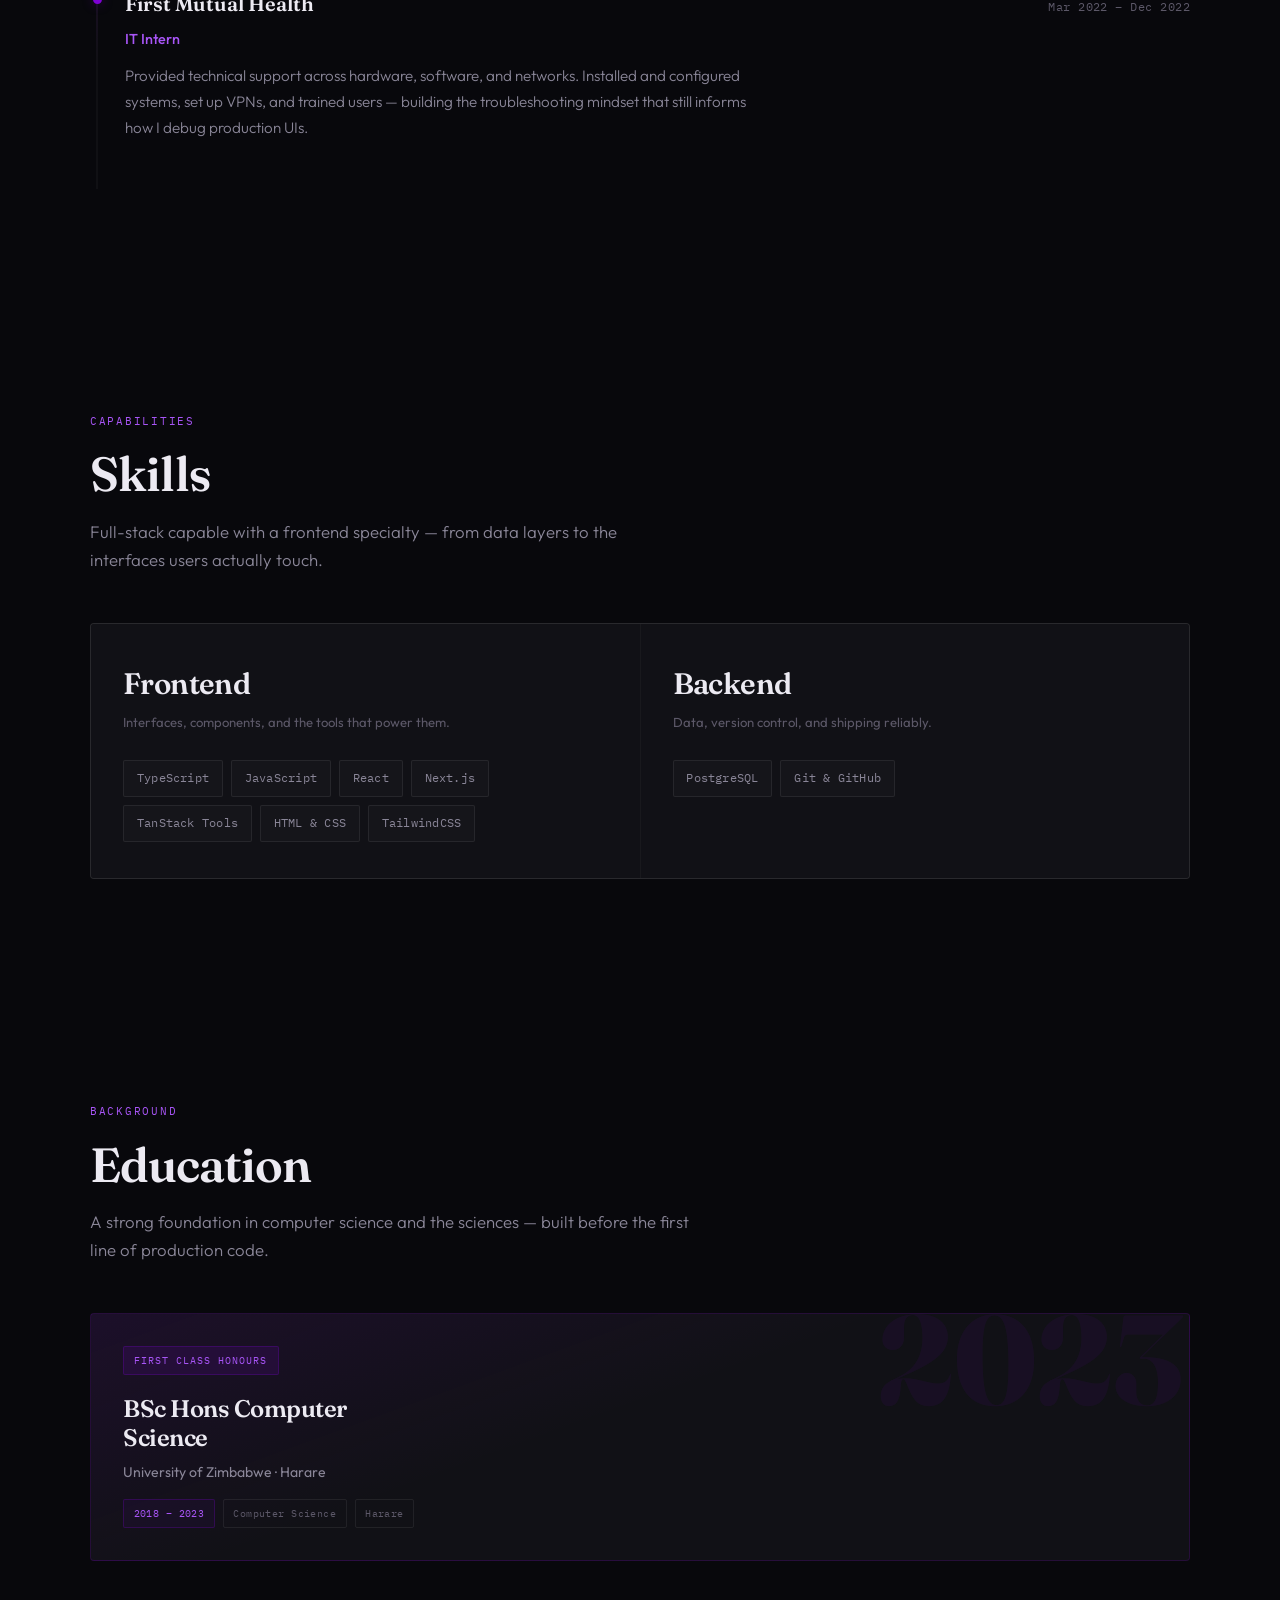
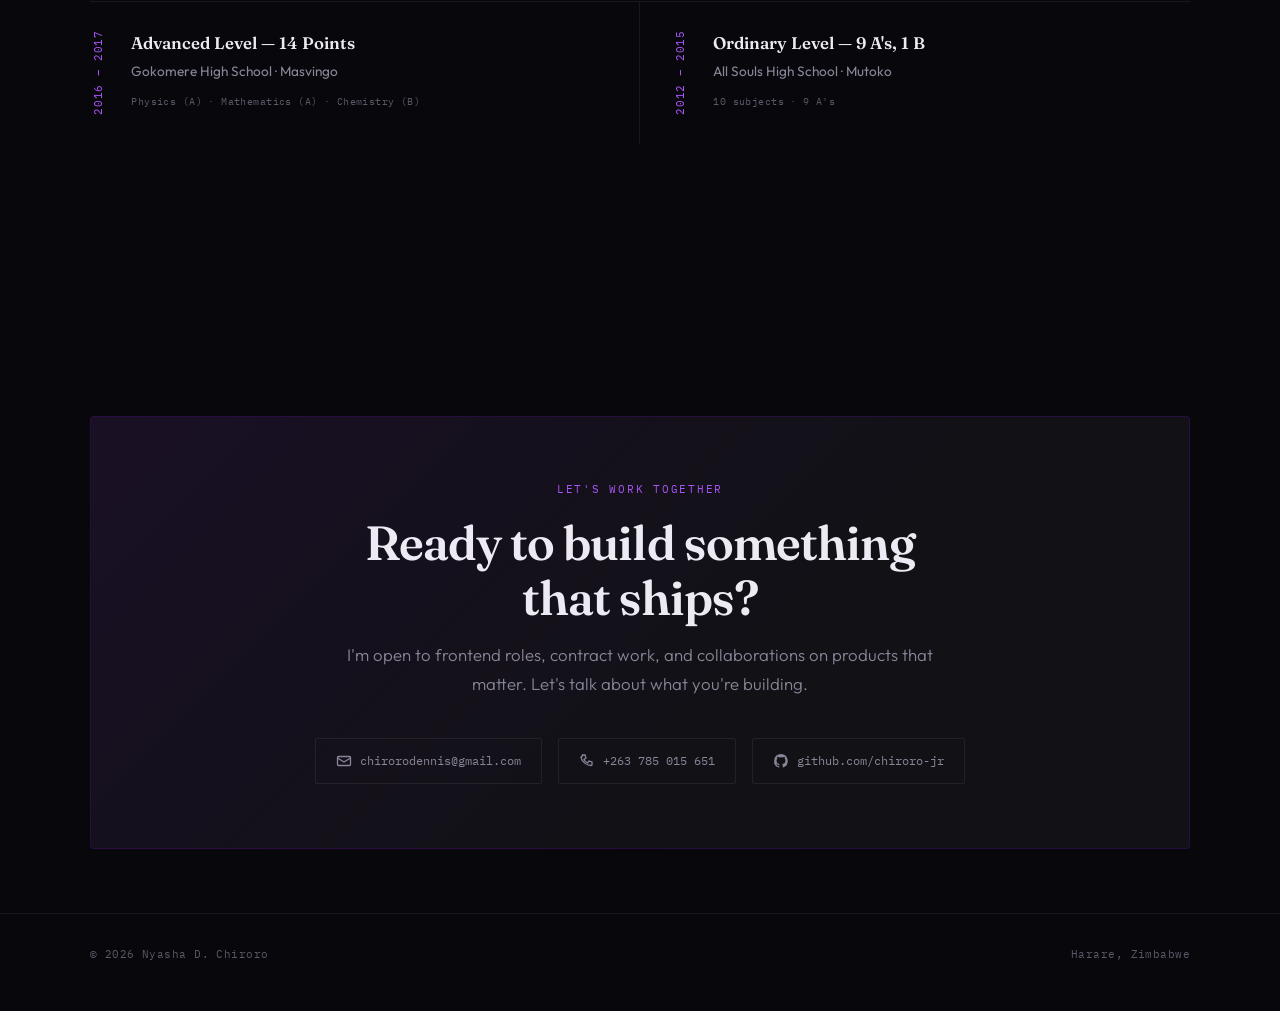
==== commit 894c9c42: "iteration 2 of education and skills" ====
--- a/index.html
+++ b/index.html
@@ -526,119 +526,68 @@
     }
 
     /* ── Skills ── */
-    .skills-bento {
+    .skills-split {
       display: grid;
-      gap: 1rem;
+      gap: 1px;
       margin-top: 3rem;
-    }
-    @media (min-width: 768px) {
-      .skills-bento {
-        grid-template-columns: repeat(12, 1fr);
-        grid-template-rows: auto auto;
-      }
-    }
-    .skill-panel {
-      position: relative;
-      padding: 1.75rem;
-      background: var(--surface);
+      background: var(--border);
       border: 1px solid var(--border);
       border-radius: 4px;
       overflow: hidden;
-      transition: border-color 0.35s, transform 0.35s var(--ease-out);
-    }
-    .skill-panel::after {
-      content: '';
-      position: absolute;
-      top: 0;
-      right: 0;
-      width: 80px;
-      height: 80px;
-      background: radial-gradient(circle at top right, var(--purple-dim), transparent 70%);
-      pointer-events: none;
-    }
-    .skill-panel:hover {
-      border-color: rgba(126, 1, 212, 0.28);
-      transform: translateY(-3px);
-    }
-    .skill-panel--core {
-      grid-column: span 12;
     }
     @media (min-width: 768px) {
-      .skill-panel--core { grid-column: span 7; }
-    }
-    .skill-panel--stack {
-      grid-column: span 12;
-    }
-    @media (min-width: 768px) {
-      .skill-panel--stack { grid-column: span 5; }
-    }
-    .skill-panel--infra {
-      grid-column: span 12;
-    }
-    .skill-panel-head {
-      display: flex;
-      align-items: baseline;
-      gap: 1rem;
-      margin-bottom: 1.25rem;
-    }
-    .skill-panel-index {
-      font-family: var(--font-mono);
-      font-size: 0.62rem;
-      letter-spacing: 0.08em;
-      color: var(--purple-light);
-      opacity: 0.7;
-    }
-    .skill-panel-title {
+      .skills-split { grid-template-columns: 1fr 1fr; }
+    }
+    .skill-group {
+      padding: 2.25rem 2rem;
+      background: var(--surface);
+      transition: background 0.35s;
+    }
+    .skill-group:hover {
+      background: var(--surface-raised);
+    }
+    .skill-group-label {
       font-family: var(--font-display);
-      font-size: 1.15rem;
+      font-size: clamp(1.5rem, 3vw, 1.85rem);
       font-weight: 600;
-      letter-spacing: -0.01em;
-    }
-    .skill-panel-desc {
+      letter-spacing: -0.02em;
+      margin-bottom: 0.35rem;
+    }
+    .skill-group-note {
       font-size: 0.82rem;
       color: var(--text-dim);
-      margin: -0.5rem 0 1rem;
+      margin-bottom: 1.75rem;
       line-height: 1.5;
     }
-    .skill-chips {
+    .skill-list {
       display: flex;
       flex-wrap: wrap;
       gap: 0.5rem;
       list-style: none;
     }
-    .skill-chip {
-      font-family: var(--font-mono);
-      font-size: 0.72rem;
+    .skill-list li {
+      font-family: var(--font-mono);
+      font-size: 0.74rem;
       letter-spacing: 0.02em;
-      padding: 0.45rem 0.75rem;
-      background: var(--surface-raised);
+      padding: 0.5rem 0.8rem;
       border: 1px solid var(--border);
       border-radius: 2px;
       color: var(--text-muted);
+      background: rgba(255, 255, 255, 0.02);
       transition: border-color 0.25s, color 0.25s, background 0.25s;
     }
-    .skill-chip:hover {
+    .skill-list li:hover {
       border-color: rgba(126, 1, 212, 0.35);
       color: var(--text);
       background: var(--purple-dim);
     }
-    .skill-chip--accent {
-      border-color: rgba(126, 1, 212, 0.35);
-      color: var(--purple-light);
-      background: rgba(126, 1, 212, 0.08);
-    }
 
     /* ── Education ── */
-    .edu-bento {
-      display: grid;
-      gap: 1rem;
+    .edu-layout {
       margin-top: 3rem;
-    }
-    @media (min-width: 768px) {
-      .edu-bento {
-        grid-template-columns: 1.4fr 1fr;
-        grid-template-rows: auto auto;
-      }
+      display: flex;
+      flex-direction: column;
+      gap: 2.5rem;
     }
     .edu-card {
       position: relative;
@@ -652,12 +601,6 @@
     .edu-card:hover {
       border-color: rgba(126, 1, 212, 0.28);
       transform: translateY(-3px);
-    }
-    .edu-card--featured {
-      grid-row: span 2;
-    }
-    @media (max-width: 767px) {
-      .edu-card--featured { grid-row: span 1; }
     }
     .edu-card--featured {
       background:
@@ -700,10 +643,6 @@
       margin-bottom: 0.5rem;
       max-width: 18ch;
     }
-    .edu-card:not(.edu-card--featured) .edu-degree {
-      font-size: 1.05rem;
-      max-width: none;
-    }
     .edu-school {
       position: relative;
       font-size: 0.88rem;
@@ -730,13 +669,68 @@
       border-color: rgba(126, 1, 212, 0.25);
       background: rgba(126, 1, 212, 0.06);
     }
-    .edu-card-year {
-      position: absolute;
-      bottom: 1.5rem;
-      right: 1.5rem;
-      font-family: var(--font-mono);
-      font-size: 0.62rem;
-      letter-spacing: 0.08em;
+    .edu-earlier {
+      display: grid;
+      gap: 0;
+      border-top: 1px solid var(--border);
+    }
+    @media (min-width: 640px) {
+      .edu-earlier { grid-template-columns: 1fr 1fr; }
+    }
+    .edu-earlier-item {
+      display: grid;
+      grid-template-columns: auto 1fr;
+      gap: 1.25rem 1.5rem;
+      padding: 1.75rem 0;
+      align-items: start;
+    }
+    @media (min-width: 640px) {
+      .edu-earlier-item {
+        padding: 1.75rem 2rem;
+      }
+      .edu-earlier-item:first-child {
+        border-right: 1px solid var(--border);
+        padding-left: 0;
+      }
+      .edu-earlier-item:last-child {
+        padding-right: 0;
+      }
+    }
+    @media (max-width: 639px) {
+      .edu-earlier-item + .edu-earlier-item {
+        border-top: 1px solid var(--border);
+      }
+    }
+    .edu-earlier-year {
+      font-family: var(--font-mono);
+      font-size: 0.68rem;
+      letter-spacing: 0.06em;
+      color: var(--purple-light);
+      writing-mode: vertical-rl;
+      transform: rotate(180deg);
+      padding-top: 0.15rem;
+    }
+    @media (max-width: 639px) {
+      .edu-earlier-year {
+        writing-mode: horizontal-tb;
+        transform: none;
+      }
+    }
+    .edu-earlier-title {
+      font-family: var(--font-display);
+      font-size: 1.05rem;
+      font-weight: 600;
+      margin-bottom: 0.3rem;
+    }
+    .edu-earlier-school {
+      font-size: 0.85rem;
+      color: var(--text-muted);
+      margin-bottom: 0.65rem;
+    }
+    .edu-earlier-detail {
+      font-family: var(--font-mono);
+      font-size: 0.65rem;
+      letter-spacing: 0.04em;
       color: var(--text-dim);
     }
 
@@ -1039,45 +1033,29 @@
           Full-stack capable with a frontend specialty — from data layers to the interfaces users actually touch.
         </p>
 
-        <div class="skills-bento">
-          <article class="skill-panel skill-panel--core reveal">
-            <header class="skill-panel-head">
-              <span class="skill-panel-index">01</span>
-              <h3 class="skill-panel-title">Frontend Core</h3>
-            </header>
-            <p class="skill-panel-desc">The languages and libraries I reach for daily.</p>
-            <ul class="skill-chips">
-              <li class="skill-chip">TypeScript</li>
-              <li class="skill-chip">JavaScript</li>
-              <li class="skill-chip">React</li>
-              <li class="skill-chip">HTML & CSS</li>
-              <li class="skill-chip">TailwindCSS</li>
+        <div class="skills-split">
+          <div class="skill-group reveal">
+            <h3 class="skill-group-label">Frontend</h3>
+            <p class="skill-group-note">Interfaces, components, and the tools that power them.</p>
+            <ul class="skill-list">
+              <li>TypeScript</li>
+              <li>JavaScript</li>
+              <li>React</li>
+              <li>Next.js</li>
+              <li>TanStack Tools</li>
+              <li>HTML & CSS</li>
+              <li>TailwindCSS</li>
             </ul>
-          </article>
-
-          <article class="skill-panel skill-panel--stack reveal">
-            <header class="skill-panel-head">
-              <span class="skill-panel-index">02</span>
-              <h3 class="skill-panel-title">Current Focus</h3>
-            </header>
-            <p class="skill-panel-desc">Where most of my energy is going right now.</p>
-            <ul class="skill-chips">
-              <li class="skill-chip skill-chip--accent">TanStack Tools</li>
-              <li class="skill-chip">Next.js</li>
+          </div>
+
+          <div class="skill-group reveal">
+            <h3 class="skill-group-label">Backend</h3>
+            <p class="skill-group-note">Data, version control, and shipping reliably.</p>
+            <ul class="skill-list">
+              <li>PostgreSQL</li>
+              <li>Git & GitHub</li>
             </ul>
-          </article>
-
-          <article class="skill-panel skill-panel--infra reveal">
-            <header class="skill-panel-head">
-              <span class="skill-panel-index">03</span>
-              <h3 class="skill-panel-title">Backend & Workflow</h3>
-            </header>
-            <p class="skill-panel-desc">Enough to collaborate across the stack and ship end-to-end.</p>
-            <ul class="skill-chips">
-              <li class="skill-chip">PostgreSQL</li>
-              <li class="skill-chip">Git & GitHub</li>
-            </ul>
-          </article>
+          </div>
         </div>
       </div>
     </section>
@@ -1090,7 +1068,7 @@
           A strong foundation in computer science and the sciences — built before the first line of production code.
         </p>
 
-        <div class="edu-bento">
+        <div class="edu-layout">
           <article class="edu-card edu-card--featured reveal">
             <span class="edu-watermark" aria-hidden="true">2023</span>
             <span class="edu-badge">First Class Honours</span>
@@ -1103,26 +1081,25 @@
             </div>
           </article>
 
-          <article class="edu-card reveal">
-            <h3 class="edu-degree">Advanced Level — 14 Points</h3>
-            <p class="edu-school">Gokomere High School · Masvingo</p>
-            <div class="edu-meta">
-              <span class="highlight">Physics A</span>
-              <span class="highlight">Mathematics A</span>
-              <span>Chemistry B</span>
+          <div class="edu-earlier reveal">
+            <div class="edu-earlier-item">
+              <span class="edu-earlier-year">2016 – 2017</span>
+              <div>
+                <h3 class="edu-earlier-title">Advanced Level — 14 Points</h3>
+                <p class="edu-earlier-school">Gokomere High School · Masvingo</p>
+                <p class="edu-earlier-detail">Physics (A) · Mathematics (A) · Chemistry (B)</p>
+              </div>
             </div>
-            <span class="edu-card-year">2016 – 2017</span>
-          </article>
-
-          <article class="edu-card reveal">
-            <h3 class="edu-degree">Ordinary Level — 9 A's, 1 B</h3>
-            <p class="edu-school">All Souls High School · Mutoko</p>
-            <div class="edu-meta">
-              <span>10 subjects</span>
-              <span class="highlight">9 A's</span>
+
+            <div class="edu-earlier-item">
+              <span class="edu-earlier-year">2012 – 2015</span>
+              <div>
+                <h3 class="edu-earlier-title">Ordinary Level — 9 A's, 1 B</h3>
+                <p class="edu-earlier-school">All Souls High School · Mutoko</p>
+                <p class="edu-earlier-detail">10 subjects · 9 A's</p>
+              </div>
             </div>
-            <span class="edu-card-year">2012 – 2015</span>
-          </article>
+          </div>
         </div>
       </div>
     </section>
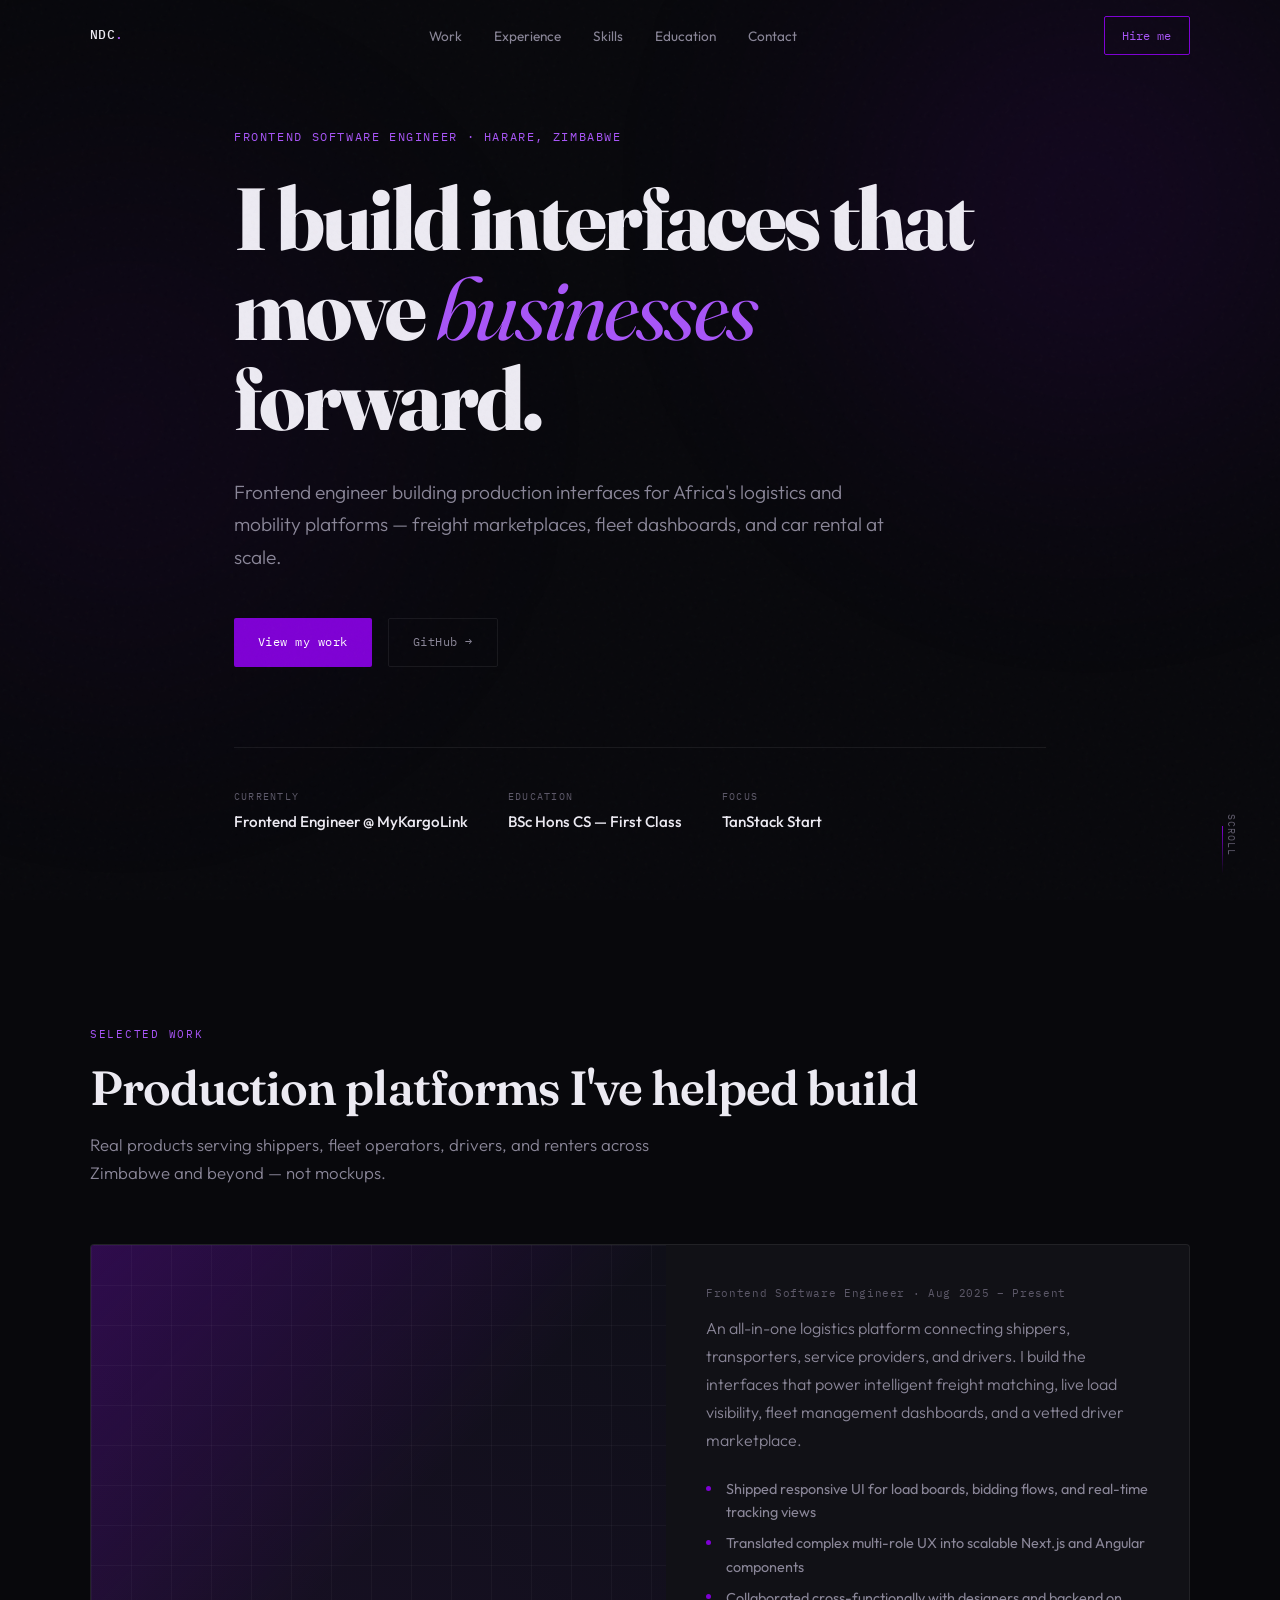
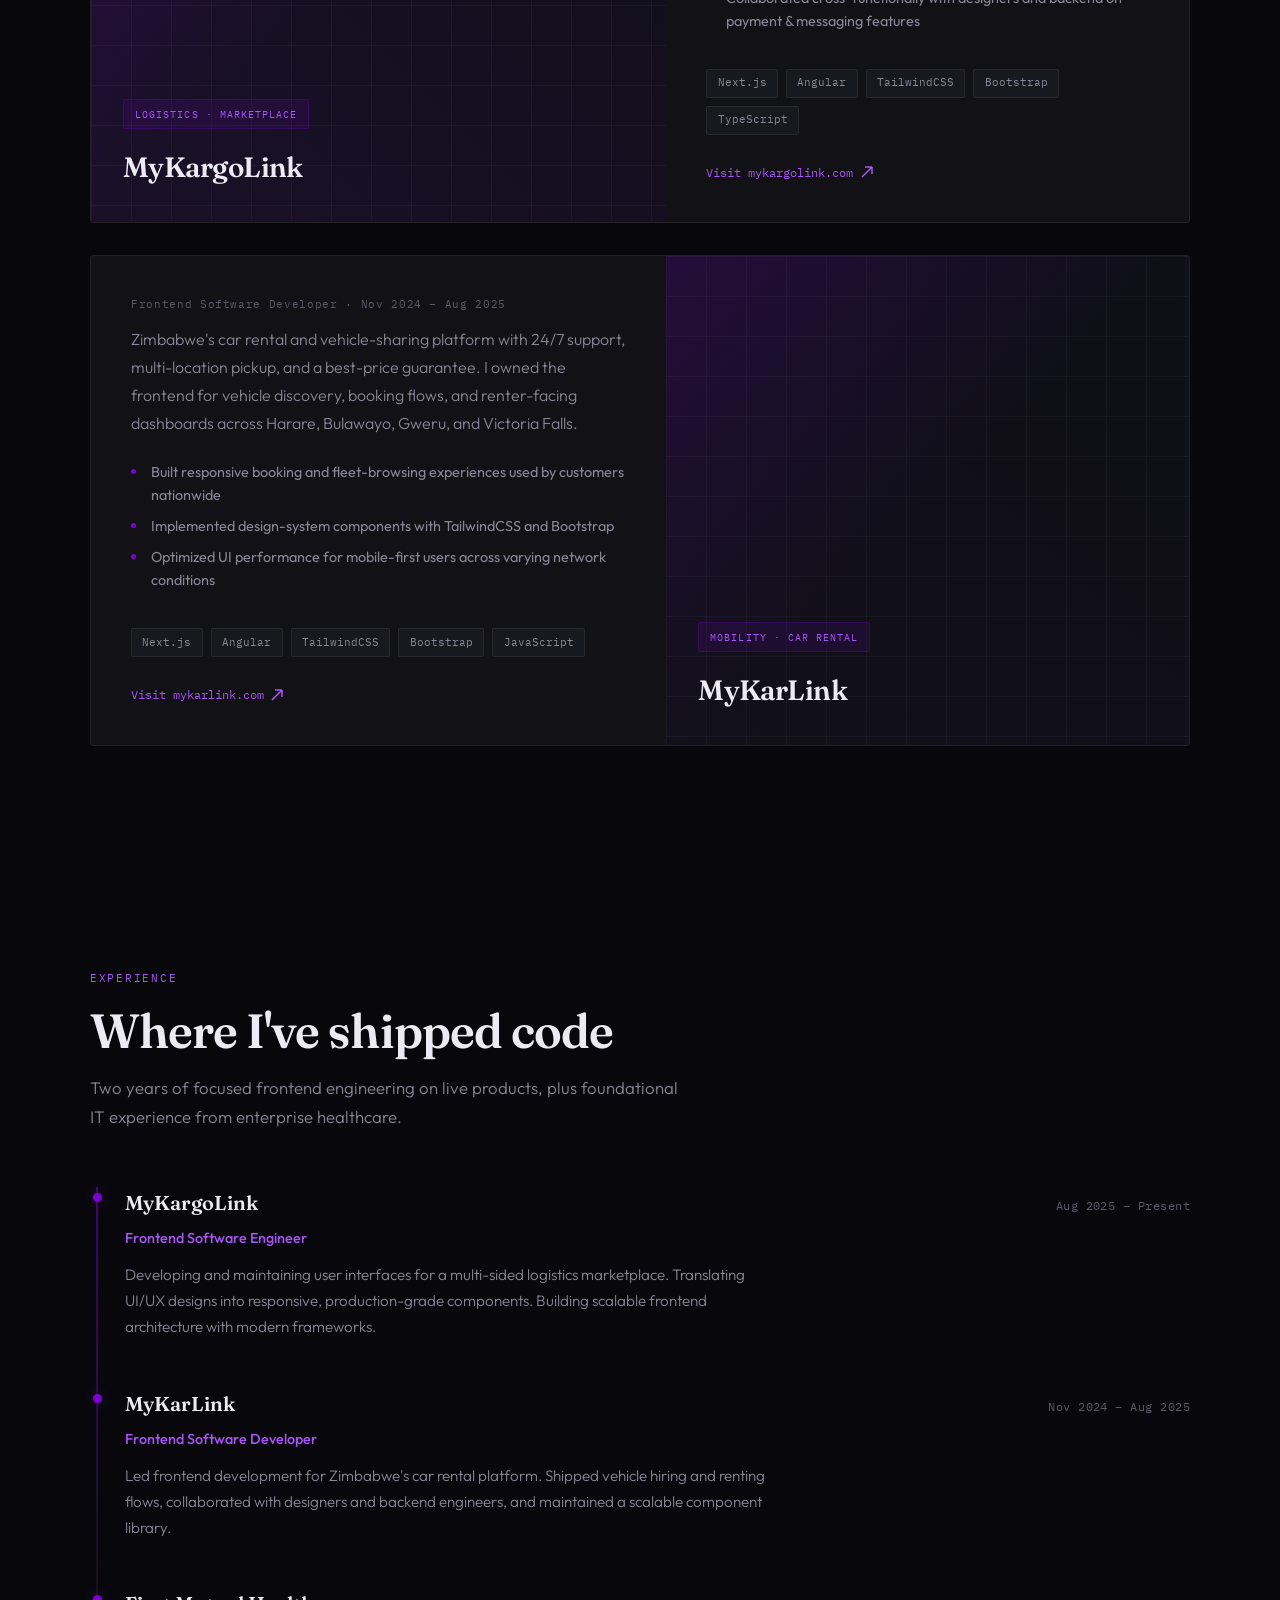
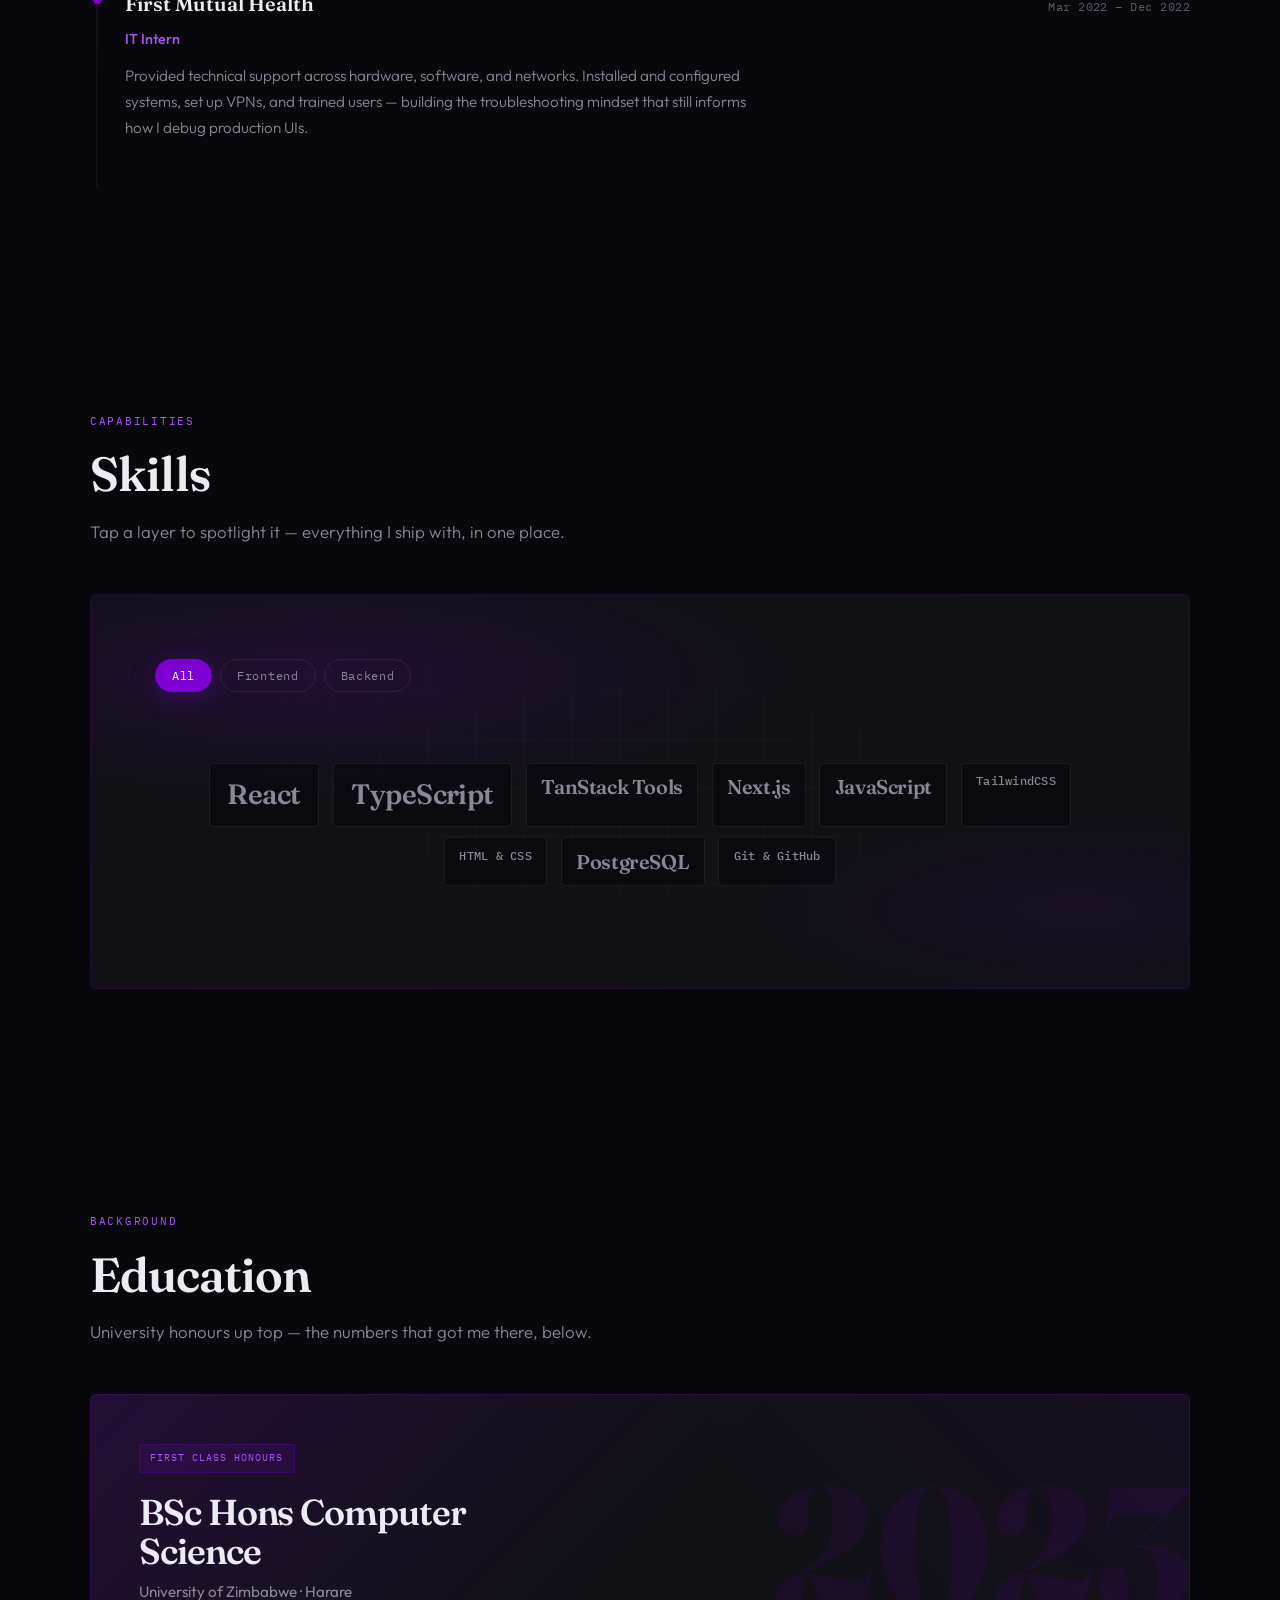
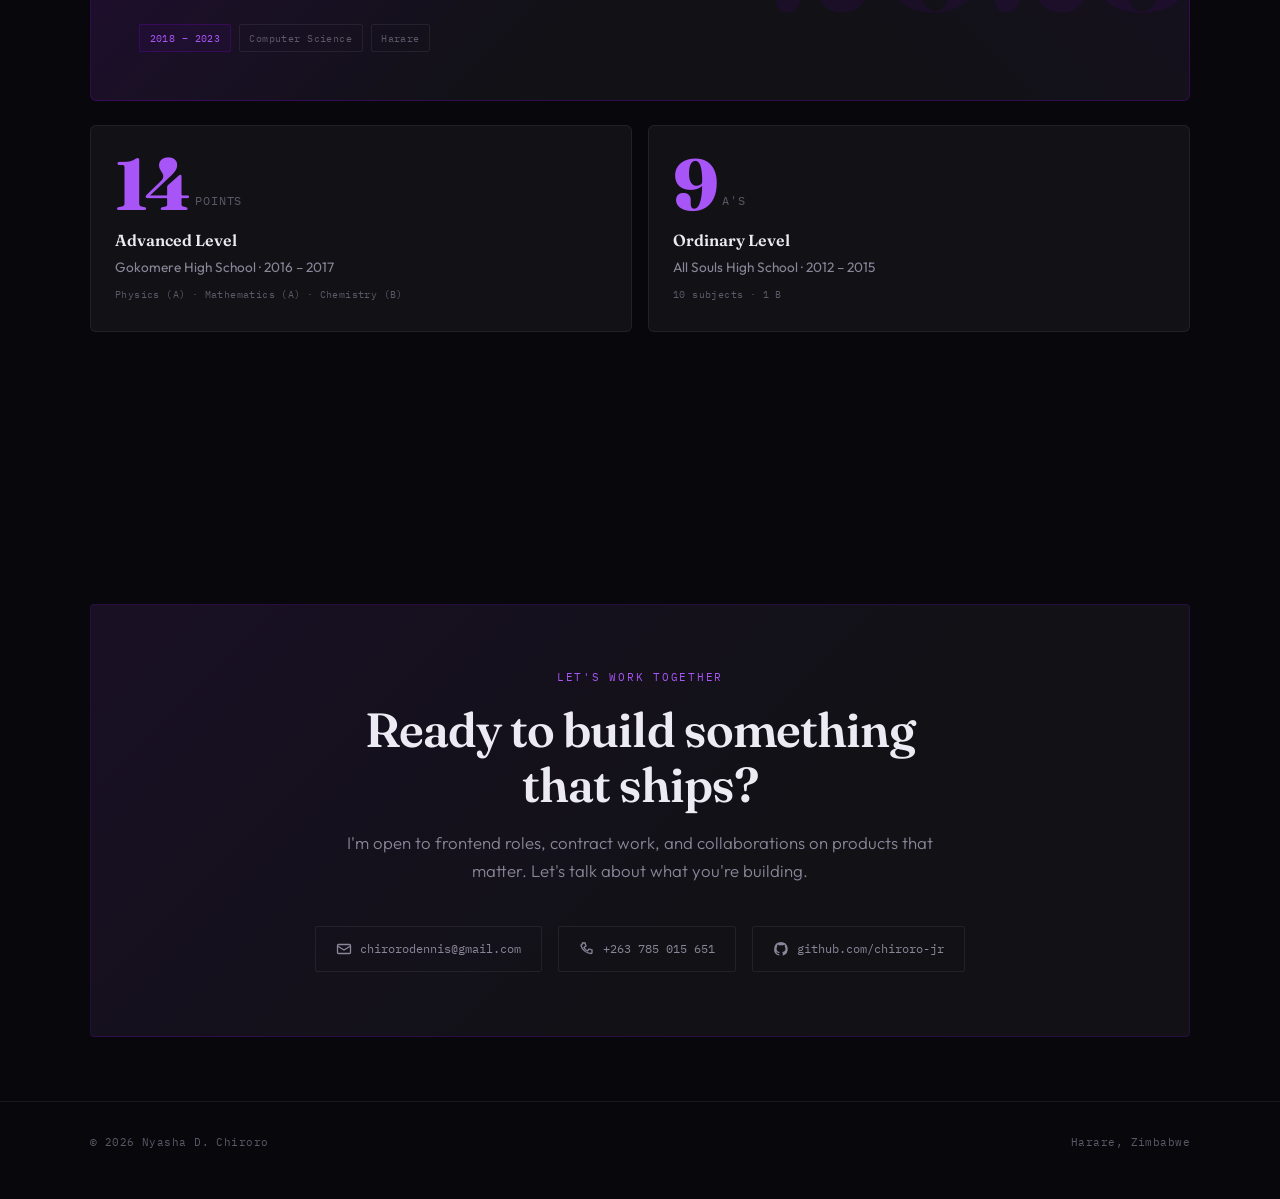
==== commit 89ae30d7: "final iteration for education and skills sections" ====
--- a/index.html
+++ b/index.html
@@ -525,61 +525,126 @@
       max-width: 65ch;
     }
 
-    /* ── Skills ── */
-    .skills-split {
-      display: grid;
-      gap: 1px;
+    /* ── Skills (cloud) ── */
+    .skills-stage {
+      position: relative;
       margin-top: 3rem;
-      background: var(--border);
+      padding: clamp(2.5rem, 6vw, 4rem);
+      min-height: 320px;
+      border-radius: 6px;
+      background:
+        radial-gradient(ellipse 80% 60% at 20% 20%, rgba(126, 1, 212, 0.14), transparent 55%),
+        radial-gradient(ellipse 60% 50% at 90% 80%, rgba(126, 1, 212, 0.08), transparent 50%),
+        var(--surface);
+      border: 1px solid rgba(126, 1, 212, 0.15);
+      overflow: hidden;
+    }
+    .skills-stage::before {
+      content: '';
+      position: absolute;
+      inset: 0;
+      background-image:
+        linear-gradient(var(--border) 1px, transparent 1px),
+        linear-gradient(90deg, var(--border) 1px, transparent 1px);
+      background-size: 48px 48px;
+      mask-image: radial-gradient(ellipse 70% 70% at 50% 50%, black 20%, transparent 75%);
+      opacity: 0.35;
+      pointer-events: none;
+    }
+    .skills-filters {
+      position: relative;
+      display: flex;
+      flex-wrap: wrap;
+      gap: 0.5rem;
+      margin-bottom: 2rem;
+    }
+    .skills-filter {
+      font-family: var(--font-mono);
+      font-size: 0.72rem;
+      letter-spacing: 0.06em;
+      padding: 0.5rem 1rem;
       border: 1px solid var(--border);
-      border-radius: 4px;
-      overflow: hidden;
-    }
-    @media (min-width: 768px) {
-      .skills-split { grid-template-columns: 1fr 1fr; }
-    }
-    .skill-group {
-      padding: 2.25rem 2rem;
-      background: var(--surface);
-      transition: background 0.35s;
-    }
-    .skill-group:hover {
-      background: var(--surface-raised);
-    }
-    .skill-group-label {
+      border-radius: 999px;
+      background: transparent;
+      color: var(--text-muted);
+      cursor: pointer;
+      transition: all 0.3s var(--ease-out);
+    }
+    .skills-filter:hover {
+      border-color: rgba(126, 1, 212, 0.4);
+      color: var(--text);
+    }
+    .skills-filter.is-active {
+      background: var(--purple);
+      border-color: var(--purple);
+      color: white;
+      box-shadow: 0 4px 24px var(--purple-glow);
+    }
+    .skills-cloud {
+      position: relative;
+      display: flex;
+      flex-wrap: wrap;
+      justify-content: center;
+      align-content: center;
+      gap: 0.65rem 0.85rem;
+      min-height: 200px;
+    }
+    .skill-tag {
       font-family: var(--font-display);
-      font-size: clamp(1.5rem, 3vw, 1.85rem);
       font-weight: 600;
       letter-spacing: -0.02em;
-      margin-bottom: 0.35rem;
-    }
-    .skill-group-note {
-      font-size: 0.82rem;
-      color: var(--text-dim);
-      margin-bottom: 1.75rem;
-      line-height: 1.5;
-    }
-    .skill-list {
-      display: flex;
-      flex-wrap: wrap;
-      gap: 0.5rem;
-      list-style: none;
-    }
-    .skill-list li {
-      font-family: var(--font-mono);
-      font-size: 0.74rem;
+      padding: 0.45rem 0.9rem;
+      border-radius: 4px;
+      border: 1px solid var(--border);
+      background: rgba(8, 8, 12, 0.6);
+      color: var(--text-muted);
+      cursor: default;
+      transition:
+        transform 0.4s var(--ease-out),
+        color 0.3s,
+        border-color 0.3s,
+        box-shadow 0.3s,
+        opacity 0.35s;
+      animation: skillFloat 6s ease-in-out infinite;
+    }
+    .skill-tag--lg {
+      font-size: clamp(1.35rem, 3vw, 1.75rem);
+      padding: 0.55rem 1.1rem;
+    }
+    .skill-tag--md {
+      font-size: clamp(1.05rem, 2vw, 1.25rem);
+    }
+    .skill-tag--sm {
+      font-family: var(--font-mono);
+      font-size: 0.78rem;
+      font-weight: 500;
       letter-spacing: 0.02em;
-      padding: 0.5rem 0.8rem;
-      border: 1px solid var(--border);
-      border-radius: 2px;
-      color: var(--text-muted);
-      background: rgba(255, 255, 255, 0.02);
-      transition: border-color 0.25s, color 0.25s, background 0.25s;
-    }
-    .skill-list li:hover {
-      border-color: rgba(126, 1, 212, 0.35);
+    }
+    .skill-tag:nth-child(3n) { animation-delay: -1s; }
+    .skill-tag:nth-child(3n+1) { animation-delay: -2.5s; }
+    .skill-tag:nth-child(3n+2) { animation-delay: -4s; }
+    .skill-tag:hover {
+      transform: scale(1.06) translateY(-4px);
       color: var(--text);
+      border-color: rgba(126, 1, 212, 0.45);
+      box-shadow: 0 8px 28px var(--purple-glow);
+      z-index: 2;
+    }
+    .skills-stage.is-filtered .skill-tag:not(.is-highlight) {
+      opacity: 0.22;
+      transform: scale(0.96);
+    }
+    .skills-stage.is-filtered .skill-tag.is-highlight {
+      color: var(--purple-light);
+      border-color: rgba(126, 1, 212, 0.5);
       background: var(--purple-dim);
+    }
+    @keyframes skillFloat {
+      0%, 100% { transform: translateY(0); }
+      50% { transform: translateY(-6px); }
+    }
+    @media (prefers-reduced-motion: reduce) {
+      .skill-tag { animation: none; }
     }
 
     /* ── Education ── */
@@ -587,14 +652,14 @@
       margin-top: 3rem;
       display: flex;
       flex-direction: column;
-      gap: 2.5rem;
+      gap: 1.5rem;
     }
     .edu-card {
       position: relative;
-      padding: 2rem;
+      padding: clamp(2rem, 5vw, 3rem);
       background: var(--surface);
       border: 1px solid var(--border);
-      border-radius: 4px;
+      border-radius: 6px;
       overflow: hidden;
       transition: border-color 0.35s, transform 0.35s var(--ease-out);
     }
@@ -604,19 +669,21 @@
     }
     .edu-card--featured {
       background:
-        linear-gradient(160deg, rgba(126, 1, 212, 0.1) 0%, transparent 45%),
+        linear-gradient(135deg, rgba(126, 1, 212, 0.16) 0%, transparent 50%),
+        linear-gradient(225deg, rgba(126, 1, 212, 0.06) 0%, transparent 40%),
         var(--surface);
-      border-color: rgba(126, 1, 212, 0.18);
+      border-color: rgba(126, 1, 212, 0.25);
     }
     .edu-watermark {
       position: absolute;
-      top: -0.15em;
-      right: 0.05em;
+      top: 50%;
+      right: -0.02em;
+      transform: translateY(-50%);
       font-family: var(--font-display);
-      font-size: clamp(5rem, 12vw, 8rem);
+      font-size: clamp(6rem, 18vw, 11rem);
       font-weight: 800;
       line-height: 1;
-      color: rgba(126, 1, 212, 0.07);
+      color: rgba(126, 1, 212, 0.09);
       pointer-events: none;
       user-select: none;
     }
@@ -636,18 +703,18 @@
     .edu-degree {
       position: relative;
       font-family: var(--font-display);
-      font-size: clamp(1.2rem, 2.5vw, 1.5rem);
+      font-size: clamp(1.5rem, 3.5vw, 2.25rem);
       font-weight: 600;
-      letter-spacing: -0.02em;
-      line-height: 1.2;
+      letter-spacing: -0.03em;
+      line-height: 1.1;
       margin-bottom: 0.5rem;
-      max-width: 18ch;
+      max-width: 16ch;
     }
     .edu-school {
       position: relative;
-      font-size: 0.88rem;
+      font-size: 0.95rem;
       color: var(--text-muted);
-      margin-bottom: 1rem;
+      margin-bottom: 1.25rem;
     }
     .edu-meta {
       position: relative;
@@ -669,67 +736,76 @@
       border-color: rgba(126, 1, 212, 0.25);
       background: rgba(126, 1, 212, 0.06);
     }
-    .edu-earlier {
+    .edu-stats {
       display: grid;
-      gap: 0;
-      border-top: 1px solid var(--border);
+      gap: 1rem;
     }
     @media (min-width: 640px) {
-      .edu-earlier { grid-template-columns: 1fr 1fr; }
-    }
-    .edu-earlier-item {
-      display: grid;
-      grid-template-columns: auto 1fr;
-      gap: 1.25rem 1.5rem;
-      padding: 1.75rem 0;
-      align-items: start;
-    }
-    @media (min-width: 640px) {
-      .edu-earlier-item {
-        padding: 1.75rem 2rem;
-      }
-      .edu-earlier-item:first-child {
-        border-right: 1px solid var(--border);
-        padding-left: 0;
-      }
-      .edu-earlier-item:last-child {
-        padding-right: 0;
-      }
-    }
-    @media (max-width: 639px) {
-      .edu-earlier-item + .edu-earlier-item {
-        border-top: 1px solid var(--border);
-      }
-    }
-    .edu-earlier-year {
-      font-family: var(--font-mono);
-      font-size: 0.68rem;
-      letter-spacing: 0.06em;
+      .edu-stats { grid-template-columns: 1fr 1fr; }
+    }
+    .edu-stat {
+      position: relative;
+      padding: 1.75rem 1.5rem;
+      background: var(--surface);
+      border: 1px solid var(--border);
+      border-radius: 6px;
+      overflow: hidden;
+      transition: border-color 0.35s, transform 0.35s var(--ease-out);
+    }
+    .edu-stat::before {
+      content: '';
+      position: absolute;
+      bottom: 0;
+      left: 0;
+      right: 0;
+      height: 3px;
+      background: linear-gradient(90deg, var(--purple), transparent);
+      opacity: 0;
+      transition: opacity 0.35s;
+    }
+    .edu-stat:hover {
+      border-color: rgba(126, 1, 212, 0.3);
+      transform: translateY(-3px);
+    }
+    .edu-stat:hover::before {
+      opacity: 1;
+    }
+    .edu-stat-head {
+      display: flex;
+      align-items: flex-end;
+      gap: 0.35rem;
+      margin-bottom: 0.75rem;
+    }
+    .edu-stat-num {
+      font-family: var(--font-display);
+      font-size: clamp(3rem, 8vw, 4.5rem);
+      font-weight: 800;
+      line-height: 0.85;
+      letter-spacing: -0.04em;
       color: var(--purple-light);
-      writing-mode: vertical-rl;
-      transform: rotate(180deg);
-      padding-top: 0.15rem;
-    }
-    @media (max-width: 639px) {
-      .edu-earlier-year {
-        writing-mode: horizontal-tb;
-        transform: none;
-      }
-    }
-    .edu-earlier-title {
+    }
+    .edu-stat-unit {
+      font-family: var(--font-mono);
+      font-size: 0.72rem;
+      letter-spacing: 0.08em;
+      text-transform: uppercase;
+      color: var(--text-dim);
+      padding-bottom: 0.35rem;
+    }
+    .edu-stat-title {
       font-family: var(--font-display);
-      font-size: 1.05rem;
+      font-size: 1rem;
       font-weight: 600;
-      margin-bottom: 0.3rem;
-    }
-    .edu-earlier-school {
+      margin-bottom: 0.25rem;
+    }
+    .edu-stat-school {
       font-size: 0.85rem;
       color: var(--text-muted);
-      margin-bottom: 0.65rem;
-    }
-    .edu-earlier-detail {
-      font-family: var(--font-mono);
-      font-size: 0.65rem;
+      margin-bottom: 0.5rem;
+    }
+    .edu-stat-detail {
+      font-family: var(--font-mono);
+      font-size: 0.62rem;
       letter-spacing: 0.04em;
       color: var(--text-dim);
     }
@@ -1030,31 +1106,25 @@
         <p class="section-label reveal">Capabilities</p>
         <h2 class="section-title reveal">Skills</h2>
         <p class="section-desc reveal">
-          Full-stack capable with a frontend specialty — from data layers to the interfaces users actually touch.
+          Tap a layer to spotlight it — everything I ship with, in one place.
         </p>
 
-        <div class="skills-split">
-          <div class="skill-group reveal">
-            <h3 class="skill-group-label">Frontend</h3>
-            <p class="skill-group-note">Interfaces, components, and the tools that power them.</p>
-            <ul class="skill-list">
-              <li>TypeScript</li>
-              <li>JavaScript</li>
-              <li>React</li>
-              <li>Next.js</li>
-              <li>TanStack Tools</li>
-              <li>HTML & CSS</li>
-              <li>TailwindCSS</li>
-            </ul>
+        <div class="skills-stage reveal" id="skillsStage">
+          <div class="skills-filters" role="tablist" aria-label="Skill groups">
+            <button type="button" class="skills-filter is-active" data-filter="all" role="tab" aria-selected="true">All</button>
+            <button type="button" class="skills-filter" data-filter="fe" role="tab" aria-selected="false">Frontend</button>
+            <button type="button" class="skills-filter" data-filter="be" role="tab" aria-selected="false">Backend</button>
           </div>
-
-          <div class="skill-group reveal">
-            <h3 class="skill-group-label">Backend</h3>
-            <p class="skill-group-note">Data, version control, and shipping reliably.</p>
-            <ul class="skill-list">
-              <li>PostgreSQL</li>
-              <li>Git & GitHub</li>
-            </ul>
+          <div class="skills-cloud">
+            <span class="skill-tag skill-tag--lg" data-group="fe">React</span>
+            <span class="skill-tag skill-tag--lg" data-group="fe">TypeScript</span>
+            <span class="skill-tag skill-tag--md" data-group="fe">TanStack Tools</span>
+            <span class="skill-tag skill-tag--md" data-group="fe">Next.js</span>
+            <span class="skill-tag skill-tag--md" data-group="fe">JavaScript</span>
+            <span class="skill-tag skill-tag--sm" data-group="fe">TailwindCSS</span>
+            <span class="skill-tag skill-tag--sm" data-group="fe">HTML &amp; CSS</span>
+            <span class="skill-tag skill-tag--md" data-group="be">PostgreSQL</span>
+            <span class="skill-tag skill-tag--sm" data-group="be">Git &amp; GitHub</span>
           </div>
         </div>
       </div>
@@ -1065,7 +1135,7 @@
         <p class="section-label reveal">Background</p>
         <h2 class="section-title reveal">Education</h2>
         <p class="section-desc reveal">
-          A strong foundation in computer science and the sciences — built before the first line of production code.
+          University honours up top — the numbers that got me there, below.
         </p>
 
         <div class="edu-layout">
@@ -1081,23 +1151,24 @@
             </div>
           </article>
 
-          <div class="edu-earlier reveal">
-            <div class="edu-earlier-item">
-              <span class="edu-earlier-year">2016 – 2017</span>
-              <div>
-                <h3 class="edu-earlier-title">Advanced Level — 14 Points</h3>
-                <p class="edu-earlier-school">Gokomere High School · Masvingo</p>
-                <p class="edu-earlier-detail">Physics (A) · Mathematics (A) · Chemistry (B)</p>
+          <div class="edu-stats reveal">
+            <div class="edu-stat">
+              <div class="edu-stat-head">
+                <span class="edu-stat-num">14</span>
+                <span class="edu-stat-unit">points</span>
               </div>
+              <p class="edu-stat-title">Advanced Level</p>
+              <p class="edu-stat-school">Gokomere High School · 2016 – 2017</p>
+              <p class="edu-stat-detail">Physics (A) · Mathematics (A) · Chemistry (B)</p>
             </div>
-
-            <div class="edu-earlier-item">
-              <span class="edu-earlier-year">2012 – 2015</span>
-              <div>
-                <h3 class="edu-earlier-title">Ordinary Level — 9 A's, 1 B</h3>
-                <p class="edu-earlier-school">All Souls High School · Mutoko</p>
-                <p class="edu-earlier-detail">10 subjects · 9 A's</p>
+            <div class="edu-stat">
+              <div class="edu-stat-head">
+                <span class="edu-stat-num">9</span>
+                <span class="edu-stat-unit">A's</span>
               </div>
+              <p class="edu-stat-title">Ordinary Level</p>
+              <p class="edu-stat-school">All Souls High School · 2012 – 2015</p>
+              <p class="edu-stat-detail">10 subjects · 1 B</p>
             </div>
           </div>
         </div>
@@ -1174,6 +1245,35 @@
       { threshold: 0.12, rootMargin: '0px 0px -40px 0px' }
     );
     reveals.forEach(el => observer.observe(el));
+
+    const skillsStage = document.getElementById('skillsStage');
+    if (skillsStage) {
+      const filters = skillsStage.querySelectorAll('.skills-filter');
+      const tags = skillsStage.querySelectorAll('.skill-tag');
+
+      filters.forEach(btn => {
+        btn.addEventListener('click', () => {
+          const group = btn.dataset.filter;
+
+          filters.forEach(f => {
+            const active = f === btn;
+            f.classList.toggle('is-active', active);
+            f.setAttribute('aria-selected', active ? 'true' : 'false');
+          });
+
+          if (group === 'all') {
+            skillsStage.classList.remove('is-filtered');
+            tags.forEach(tag => tag.classList.remove('is-highlight'));
+            return;
+          }
+
+          skillsStage.classList.add('is-filtered');
+          tags.forEach(tag => {
+            tag.classList.toggle('is-highlight', tag.dataset.group === group);
+          });
+        });
+      });
+    }
   </script>
 </body>
 </html>
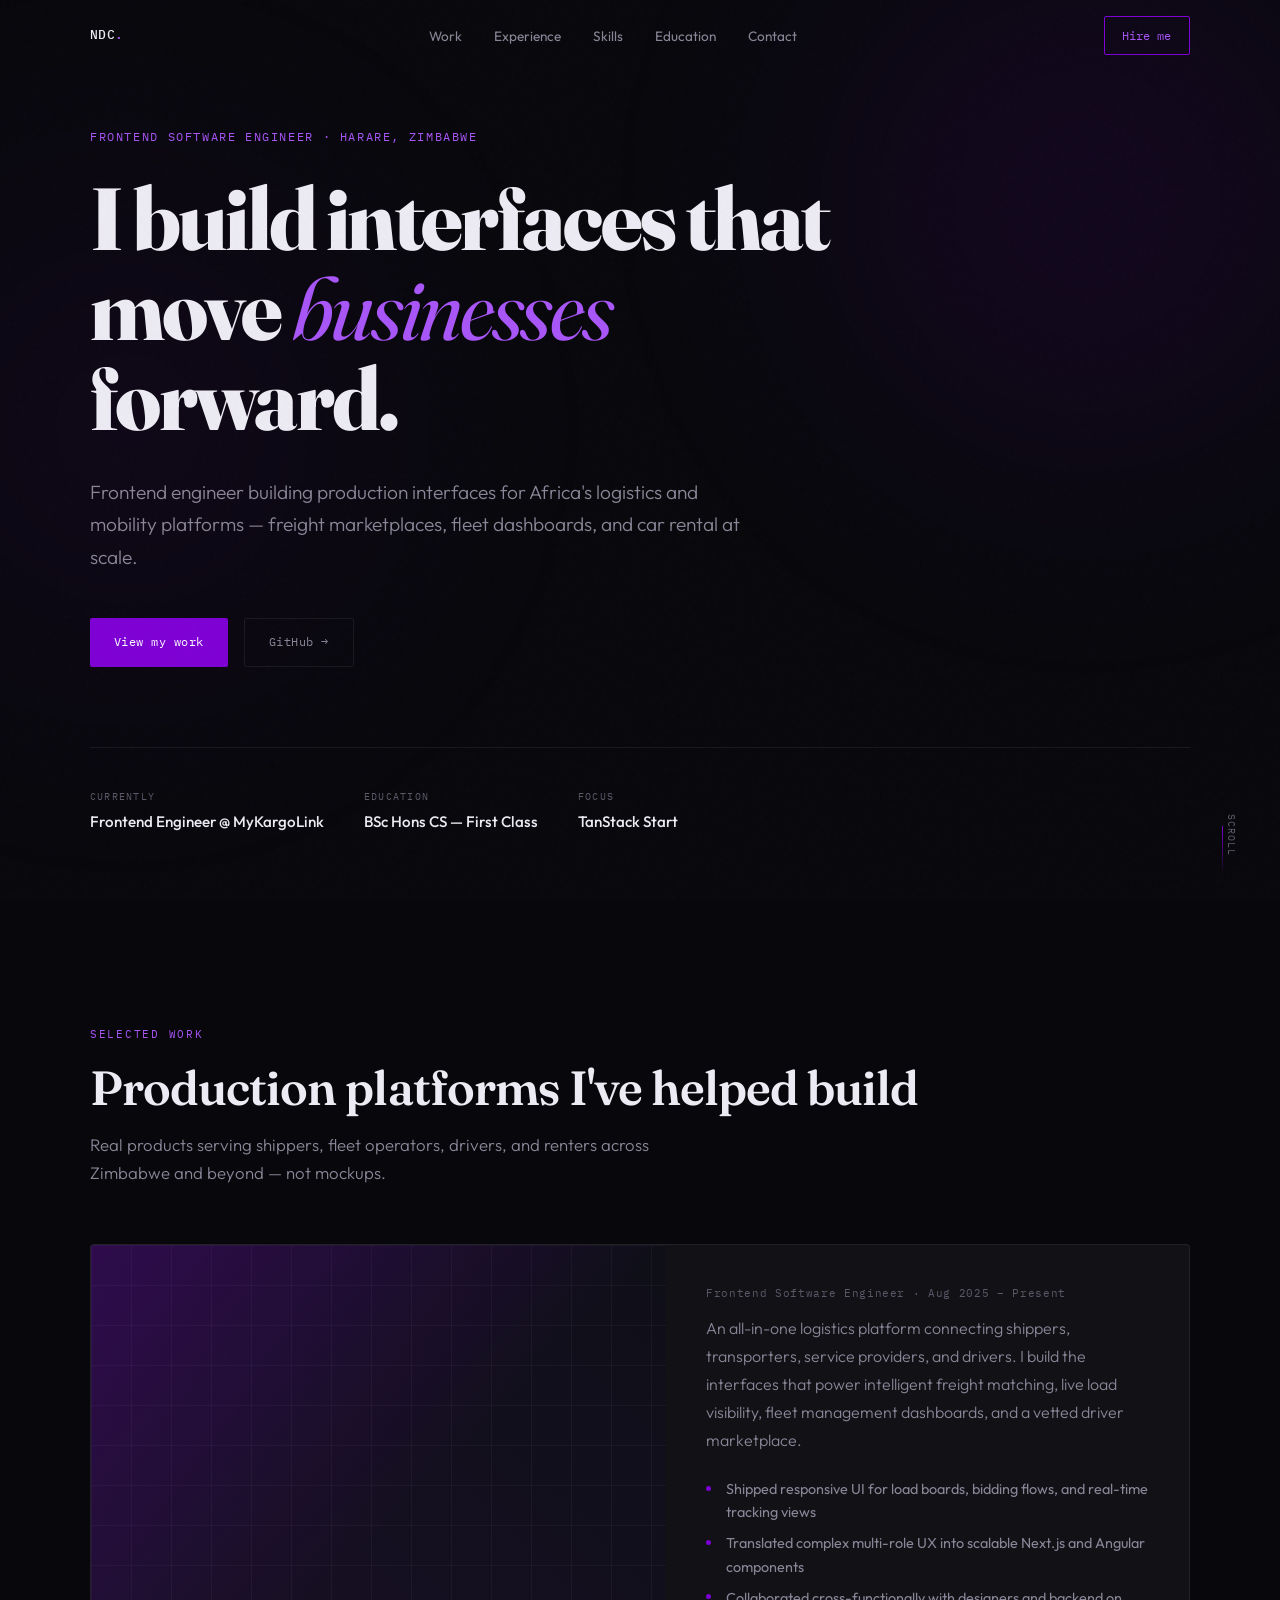
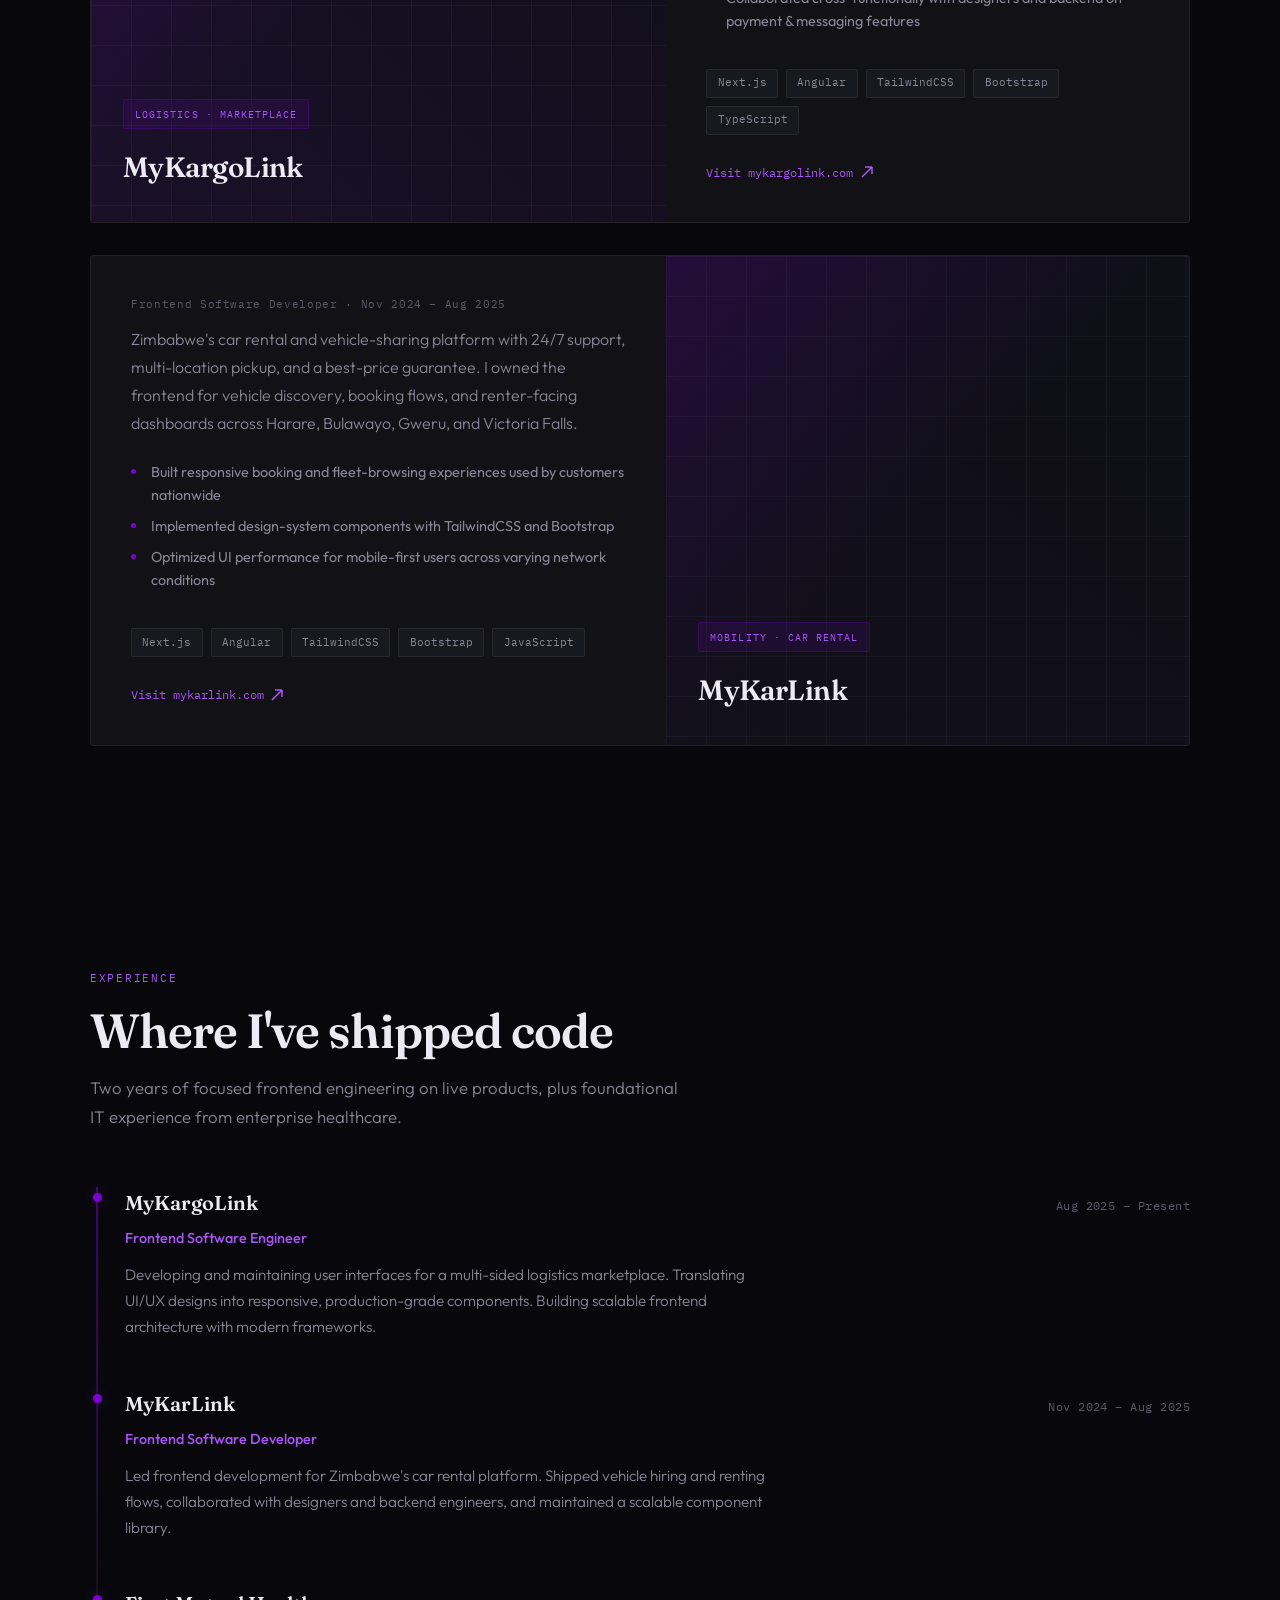
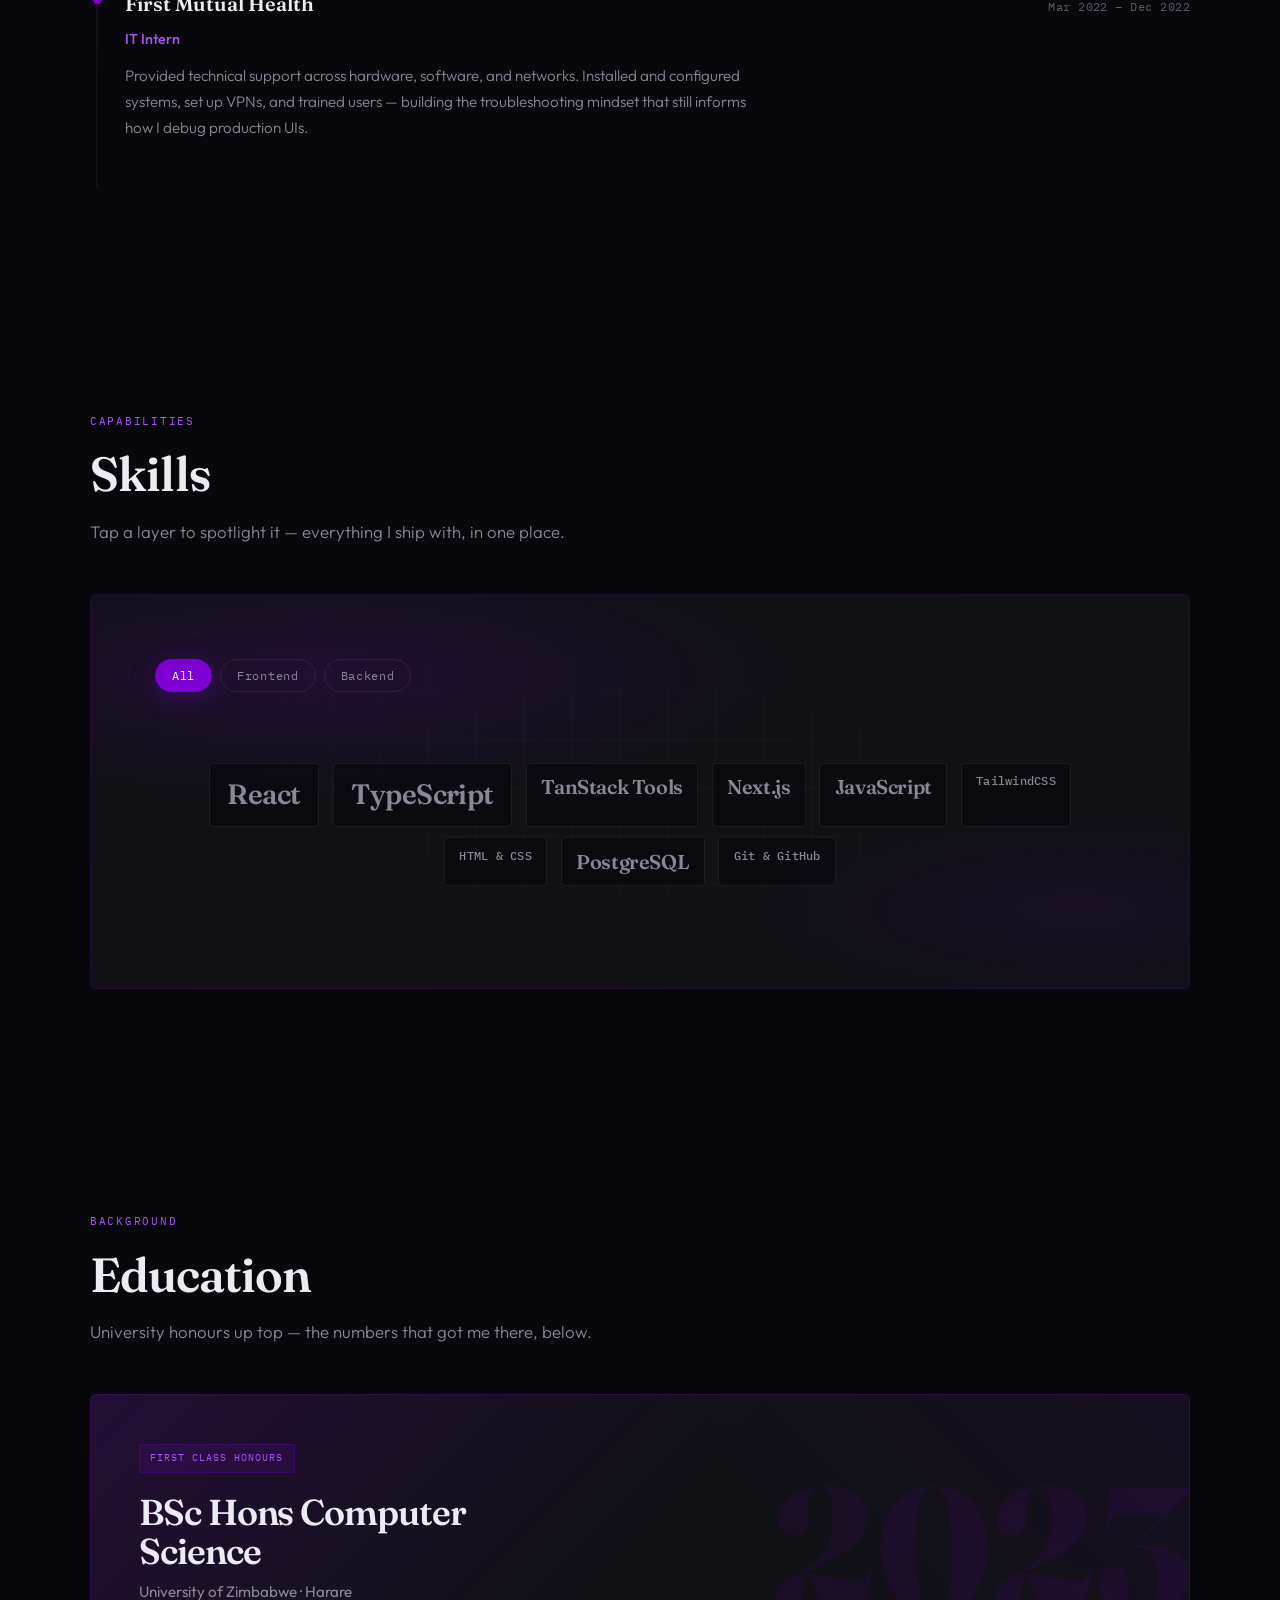
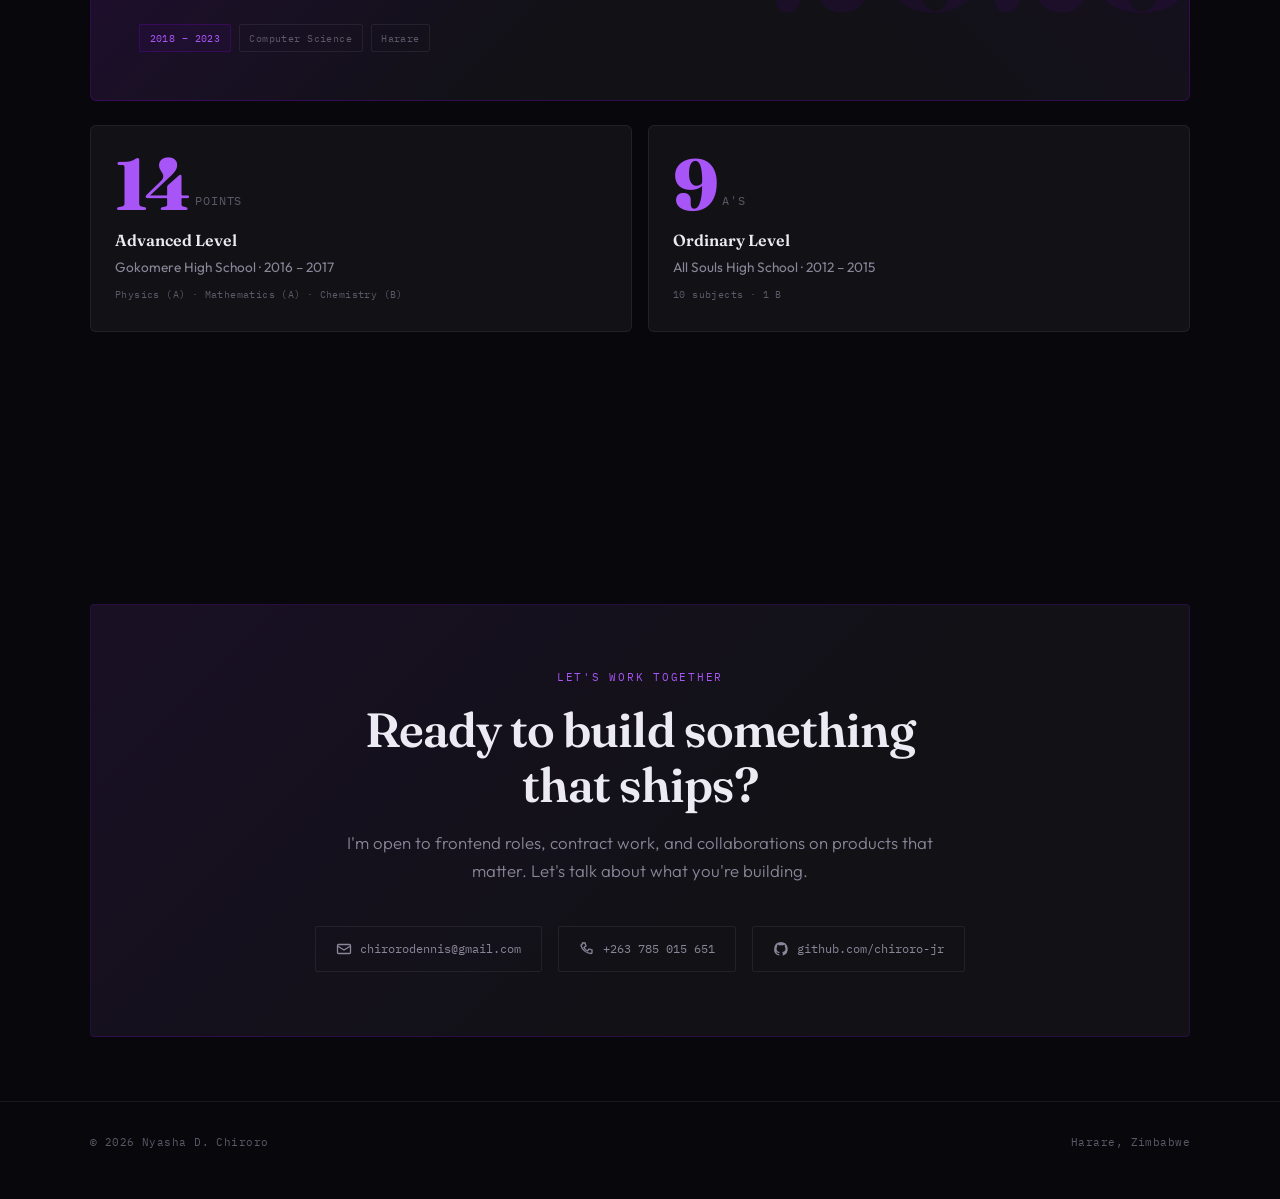
==== commit b2cadcab: "Fix hero content width to match other sections. The hero wrap was shrinking inside the flex header; " ====
--- a/index.html
+++ b/index.html
@@ -88,6 +88,7 @@
     .wrap {
       position: relative;
       z-index: 1;
+      width: 100%;
       max-width: var(--max-width);
       margin: 0 auto;
       padding: 0 clamp(1.25rem, 4vw, 2.5rem);
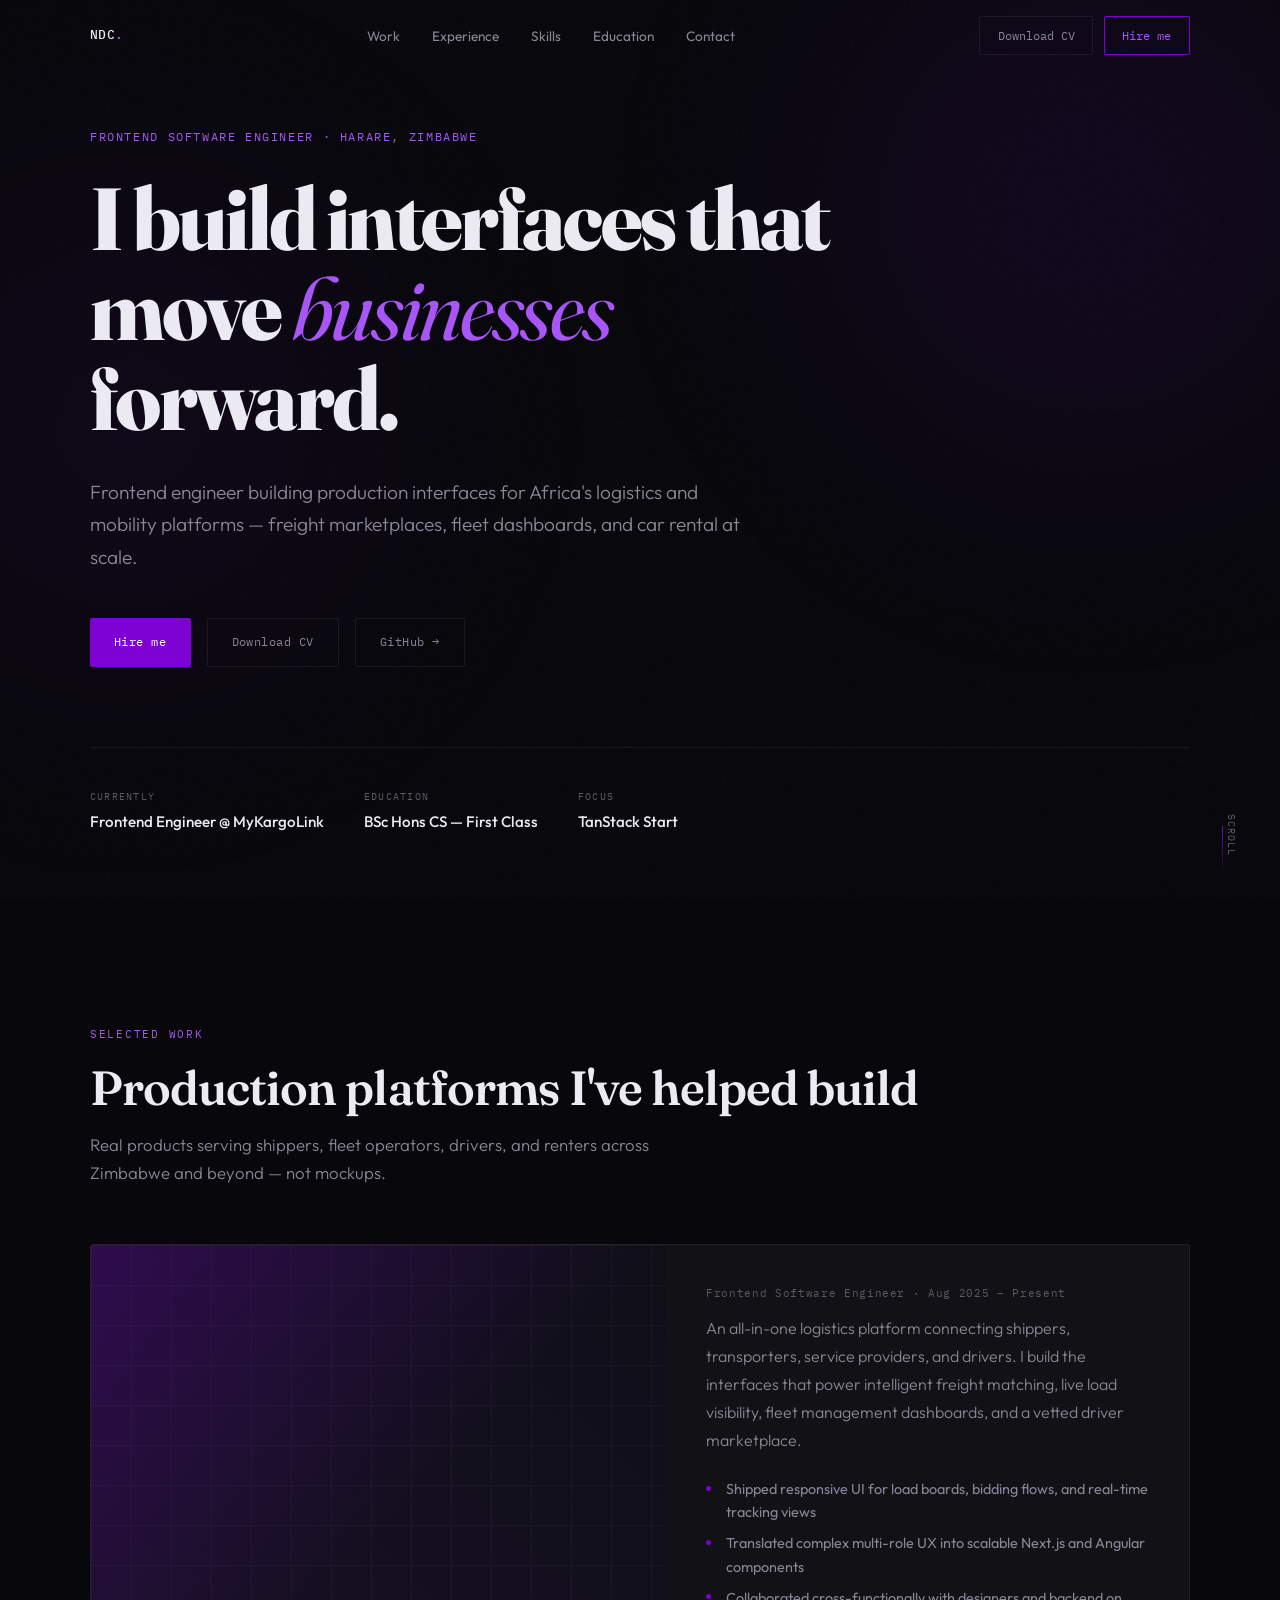
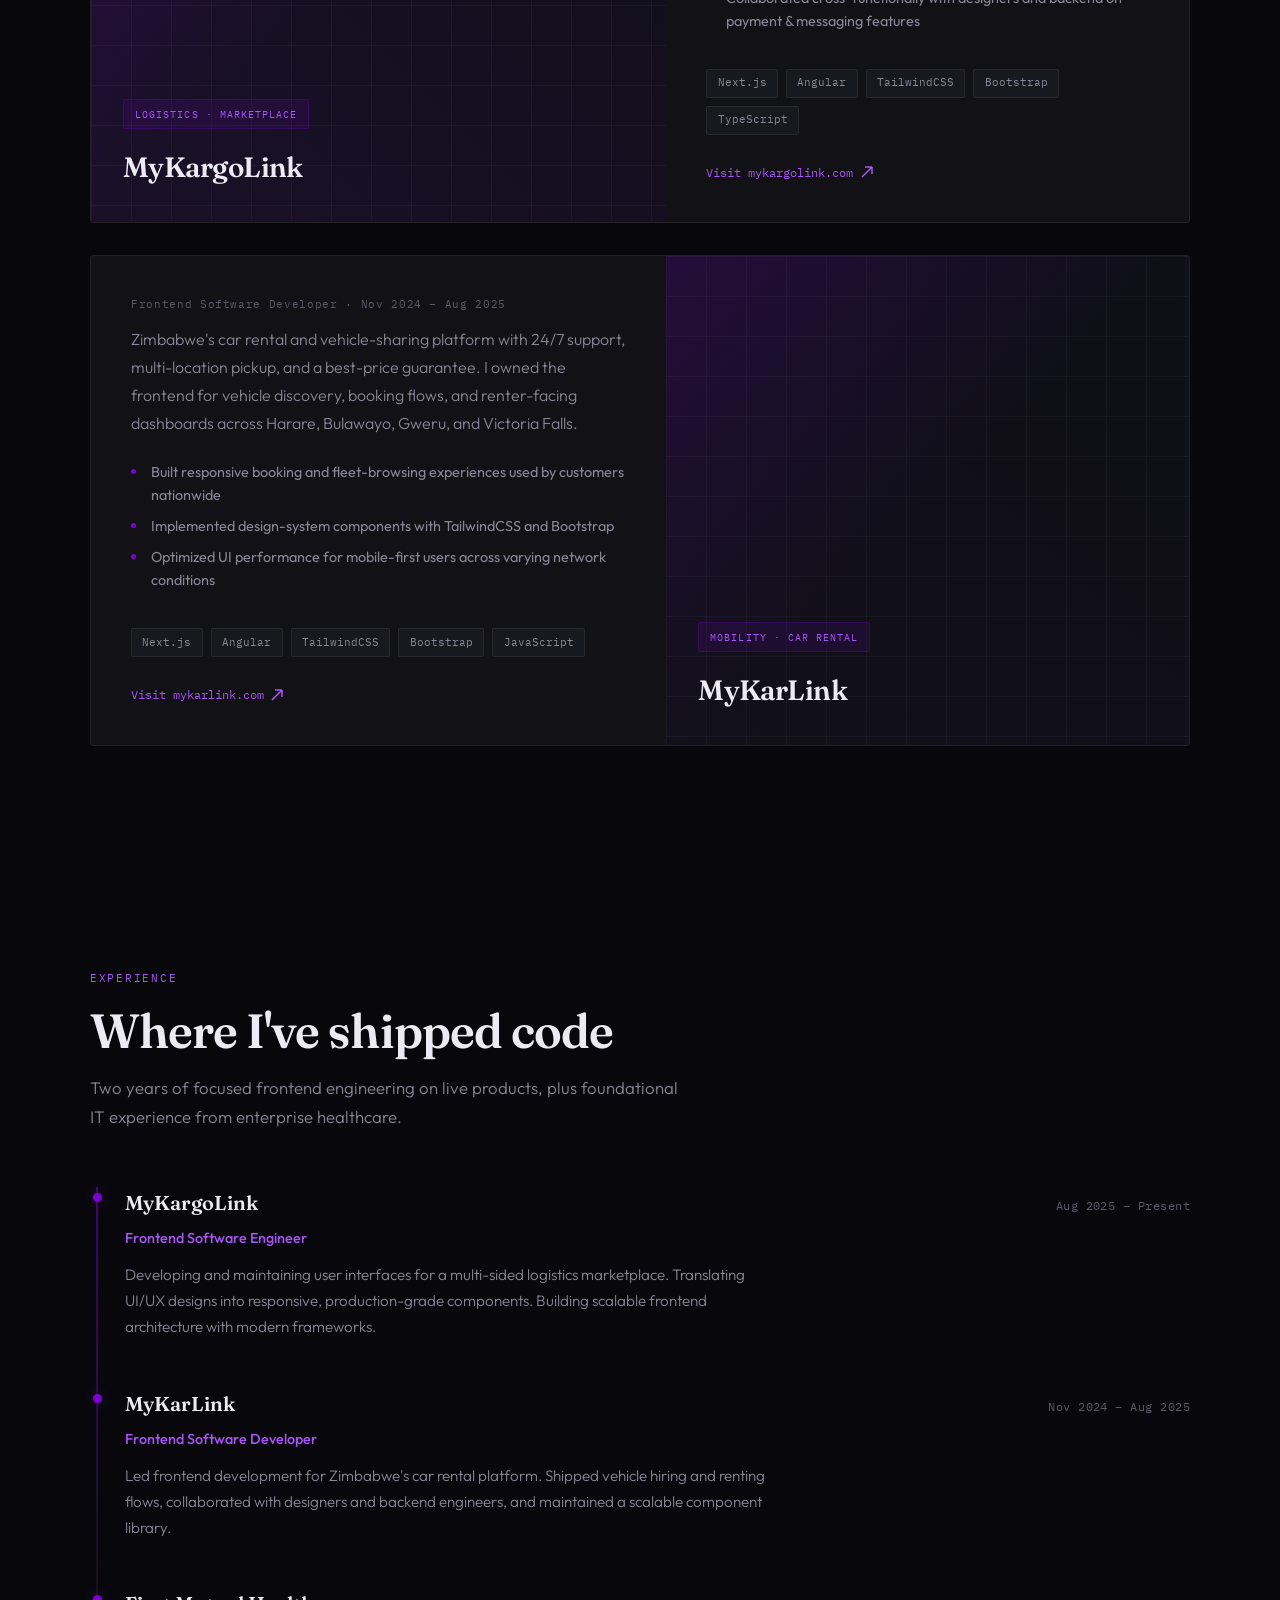
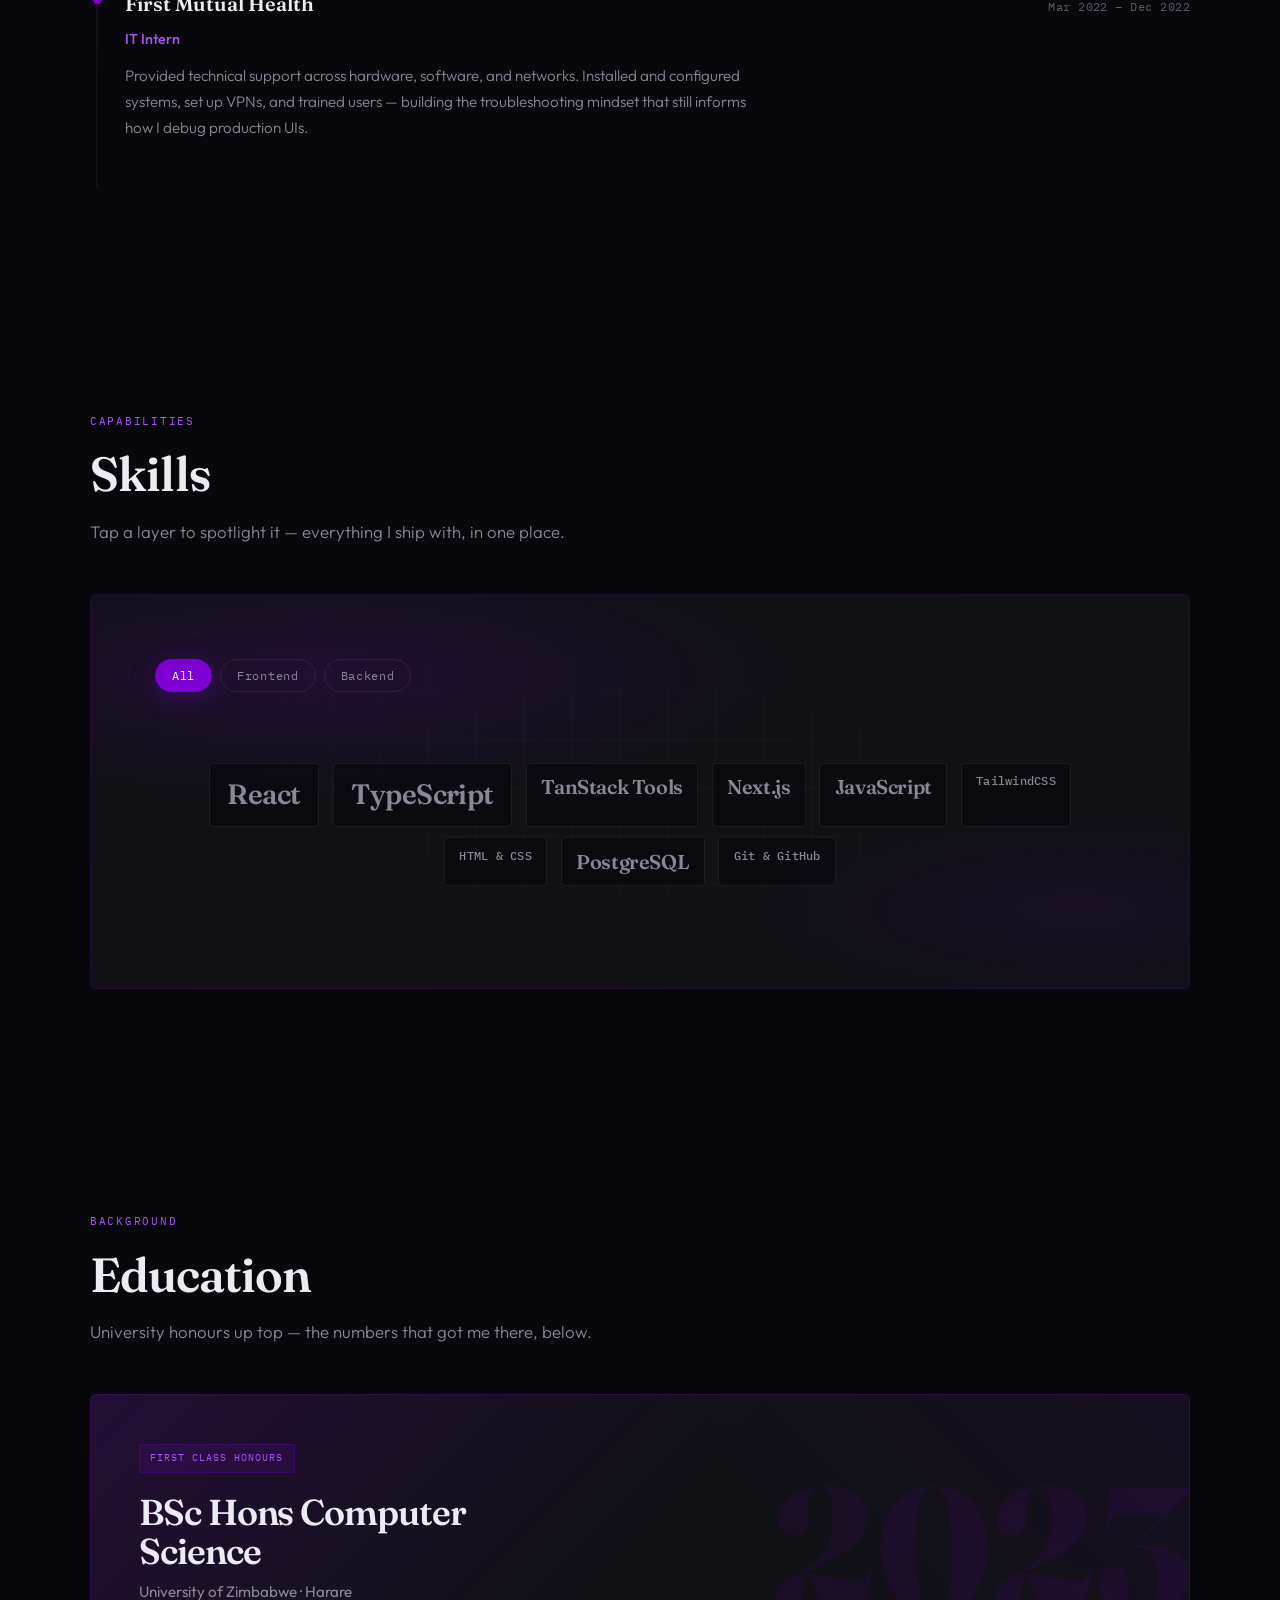
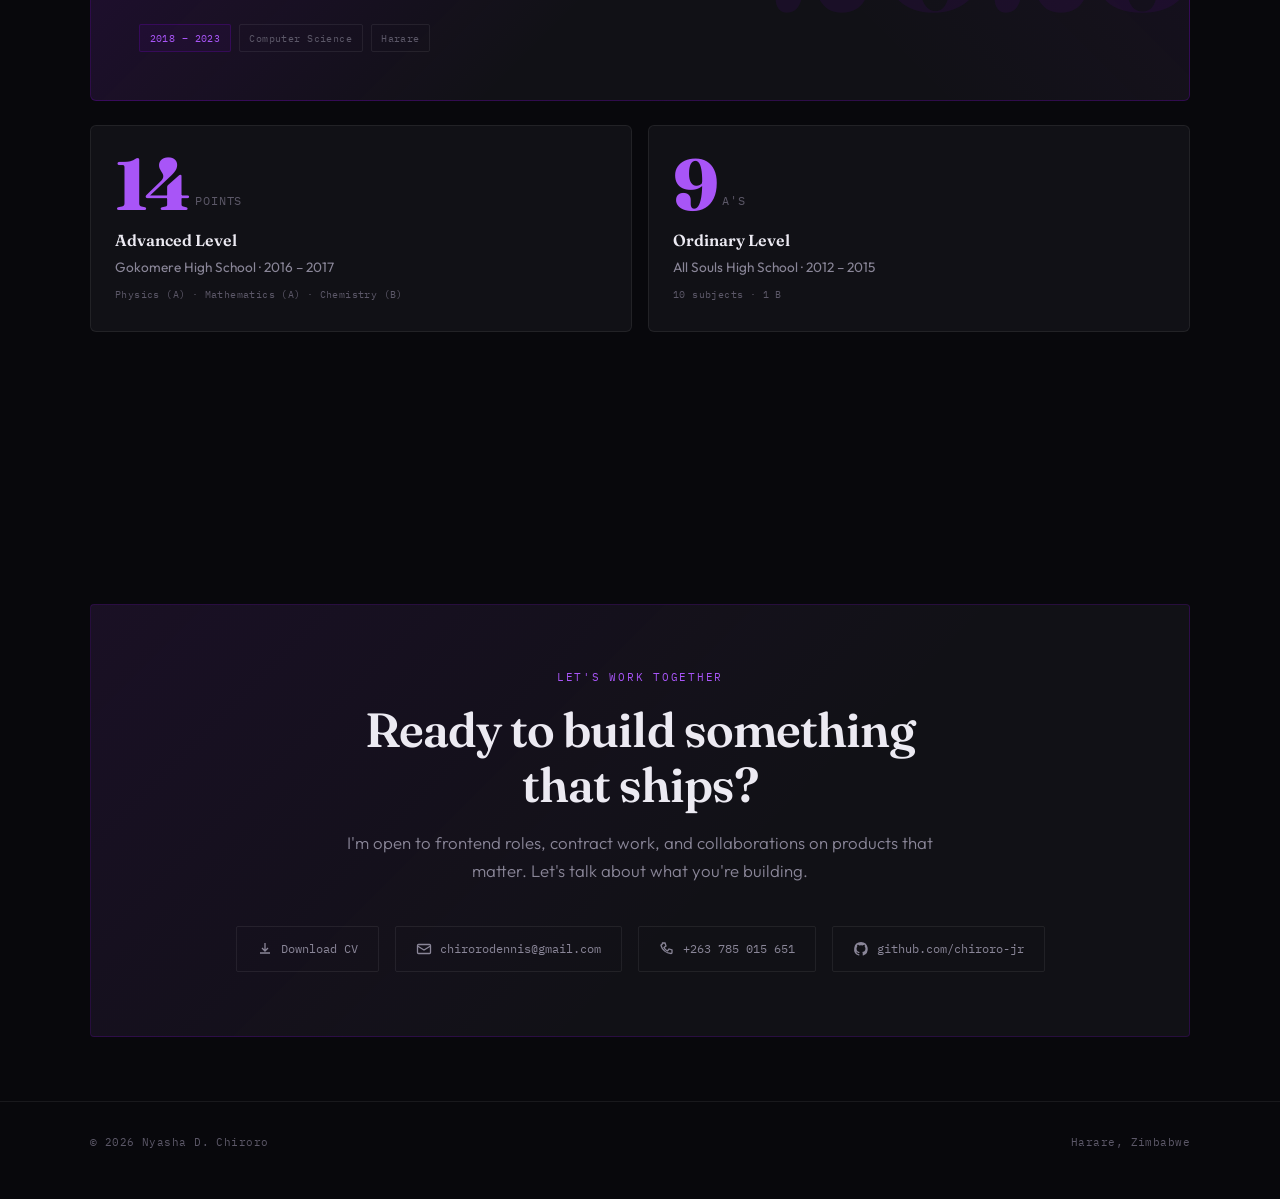
==== commit 043007df: "Add CV download alongside Hire me as the primary CTA. Links cv.pdf from the nav, hero, and contact s" ====
--- a/index.html
+++ b/index.html
@@ -135,6 +135,11 @@
       transition: color 0.2s;
     }
     .nav-links a:hover { color: var(--text); }
+    .nav-actions {
+      display: flex;
+      align-items: center;
+      gap: 0.65rem;
+    }
     .nav-cta {
       font-family: var(--font-mono);
       font-size: 0.75rem;
@@ -148,6 +153,20 @@
       background: var(--purple);
       color: white;
       box-shadow: 0 0 24px var(--purple-glow);
+    }
+    .nav-cv {
+      font-family: var(--font-mono);
+      font-size: 0.75rem;
+      padding: 0.55rem 1.1rem;
+      border: 1px solid var(--border);
+      color: var(--text-muted);
+      border-radius: 2px;
+      transition: border-color 0.25s, color 0.25s, background 0.25s;
+    }
+    .nav-cv:hover {
+      border-color: var(--text-muted);
+      color: var(--text);
+      background: rgba(255, 255, 255, 0.03);
     }
     .nav-toggle {
       display: none;
@@ -897,7 +916,7 @@
 
     /* ── Mobile nav ── */
     @media (max-width: 640px) {
-      .nav-links, .nav-cta { display: none; }
+      .nav-links, .nav-actions { display: none; }
       .nav-toggle { display: block; }
       nav.menu-open .nav-links {
         display: flex;
@@ -912,11 +931,12 @@
         gap: 1.25rem;
         border-bottom: 1px solid var(--border);
       }
-      nav.menu-open .nav-cta {
-        display: inline-flex;
+      nav.menu-open .nav-actions {
+        display: flex;
         position: absolute;
         top: calc(100% + 9rem);
         right: clamp(1.25rem, 4vw, 2.5rem);
+        gap: 0.5rem;
       }
       .hero-scroll { display: none; }
     }
@@ -936,7 +956,10 @@
         <li><a href="#education">Education</a></li>
         <li><a href="#contact">Contact</a></li>
       </ul>
-      <a href="mailto:chirorodennis@gmail.com" class="nav-cta">Hire me</a>
+      <div class="nav-actions">
+        <a href="cv.pdf" class="nav-cv" download="Nyasha-Chiroro-CV.pdf">Download CV</a>
+        <a href="mailto:chirorodennis@gmail.com" class="nav-cta">Hire me</a>
+      </div>
       <button class="nav-toggle" id="navToggle" aria-label="Toggle menu">
         <svg width="24" height="24" viewBox="0 0 24 24" fill="none" stroke="currentColor" stroke-width="1.5">
           <path d="M4 7h16M4 12h16M4 17h16"/>
@@ -953,7 +976,8 @@
         Frontend engineer building production interfaces for Africa's logistics and mobility platforms — freight marketplaces, fleet dashboards, and car rental at scale.
       </p>
       <div class="hero-actions">
-        <a href="#work" class="btn btn-primary">View my work</a>
+        <a href="mailto:chirorodennis@gmail.com" class="btn btn-primary">Hire me</a>
+        <a href="cv.pdf" class="btn btn-ghost" download="Nyasha-Chiroro-CV.pdf">Download CV</a>
         <a href="https://github.com/chiroro-jr/" target="_blank" rel="noopener noreferrer" class="btn btn-ghost">
           GitHub →
         </a>
@@ -1185,6 +1209,12 @@
             I'm open to frontend roles, contract work, and collaborations on products that matter. Let's talk about what you're building.
           </p>
           <div class="contact-links">
+            <a href="cv.pdf" class="contact-link" download="Nyasha-Chiroro-CV.pdf">
+              <svg width="16" height="16" viewBox="0 0 16 16" fill="none" stroke="currentColor" stroke-width="1.3">
+                <path d="M8 2v8M5 7l3 3 3-3M3 12h10"/>
+              </svg>
+              Download CV
+            </a>
             <a href="mailto:chirorodennis@gmail.com" class="contact-link">
               <svg width="16" height="16" viewBox="0 0 16 16" fill="none" stroke="currentColor" stroke-width="1.3">
                 <rect x="1.5" y="3.5" width="13" height="9" rx="1"/>
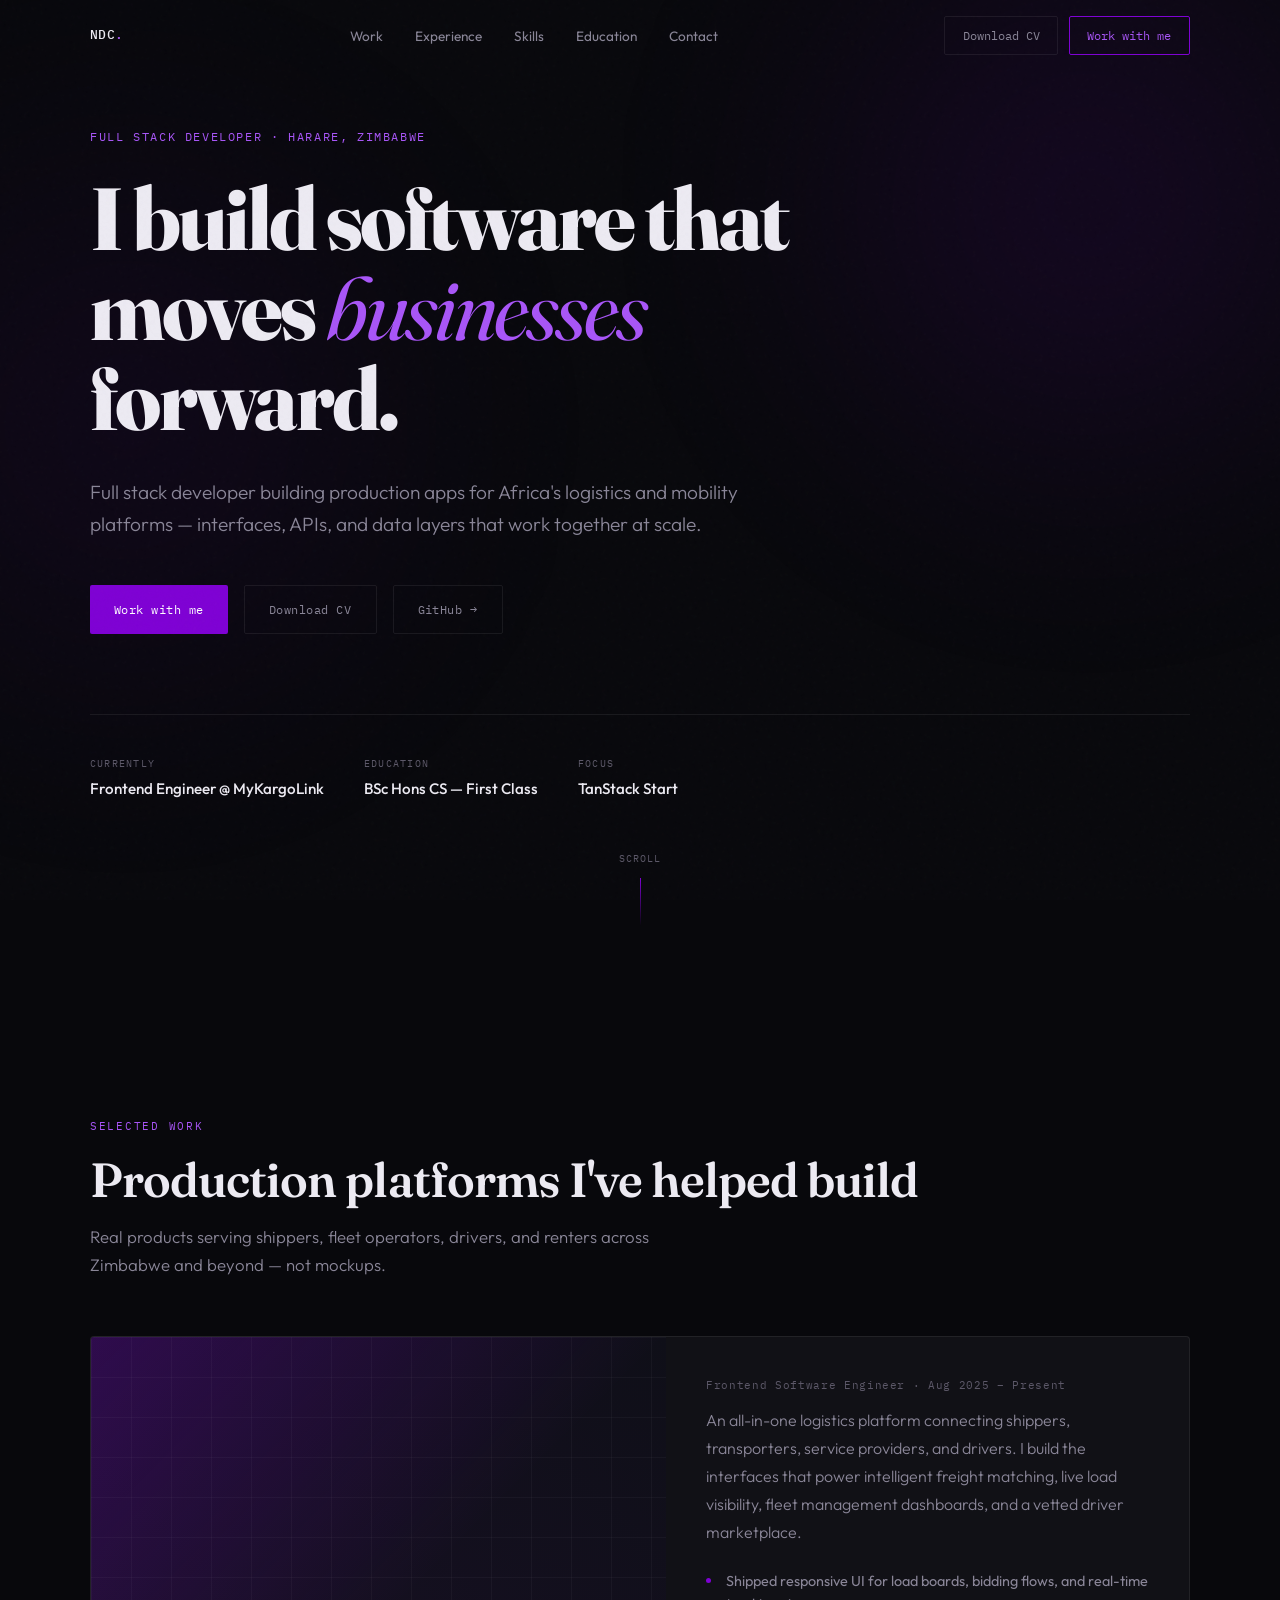
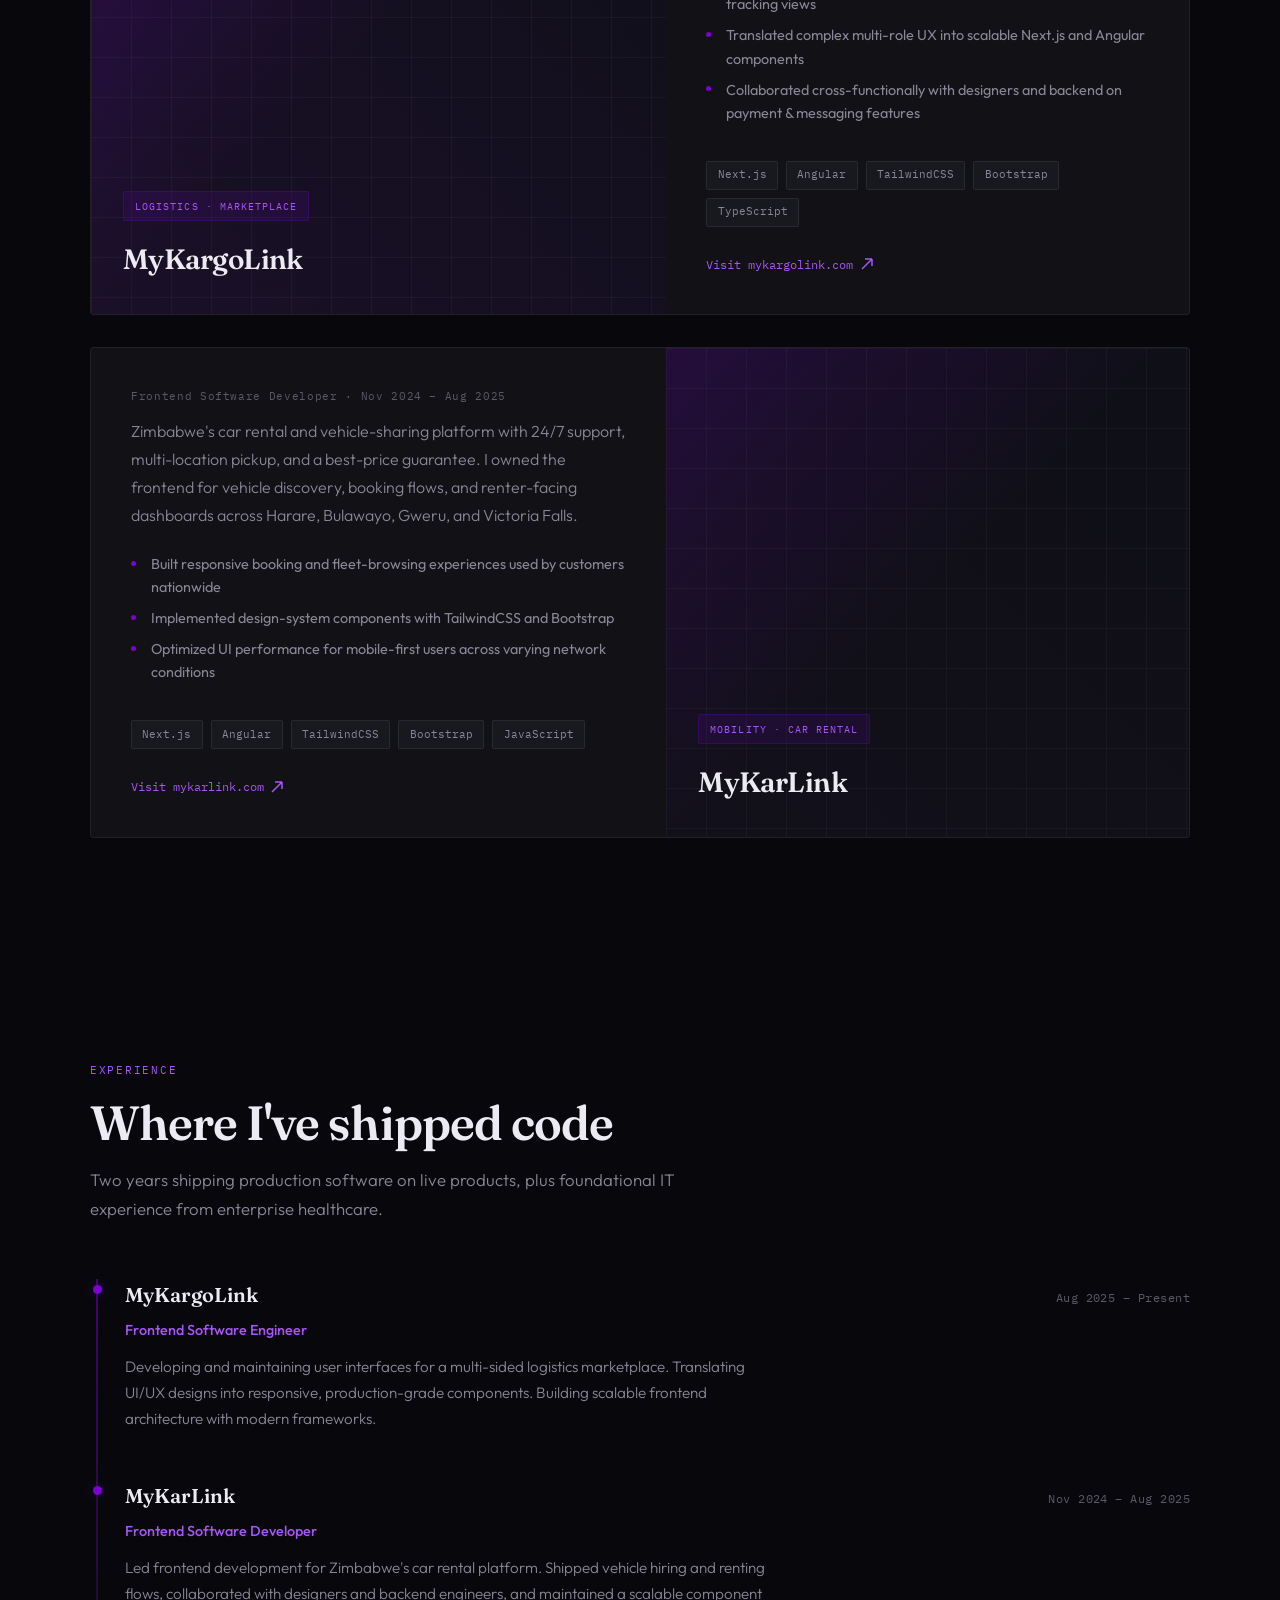
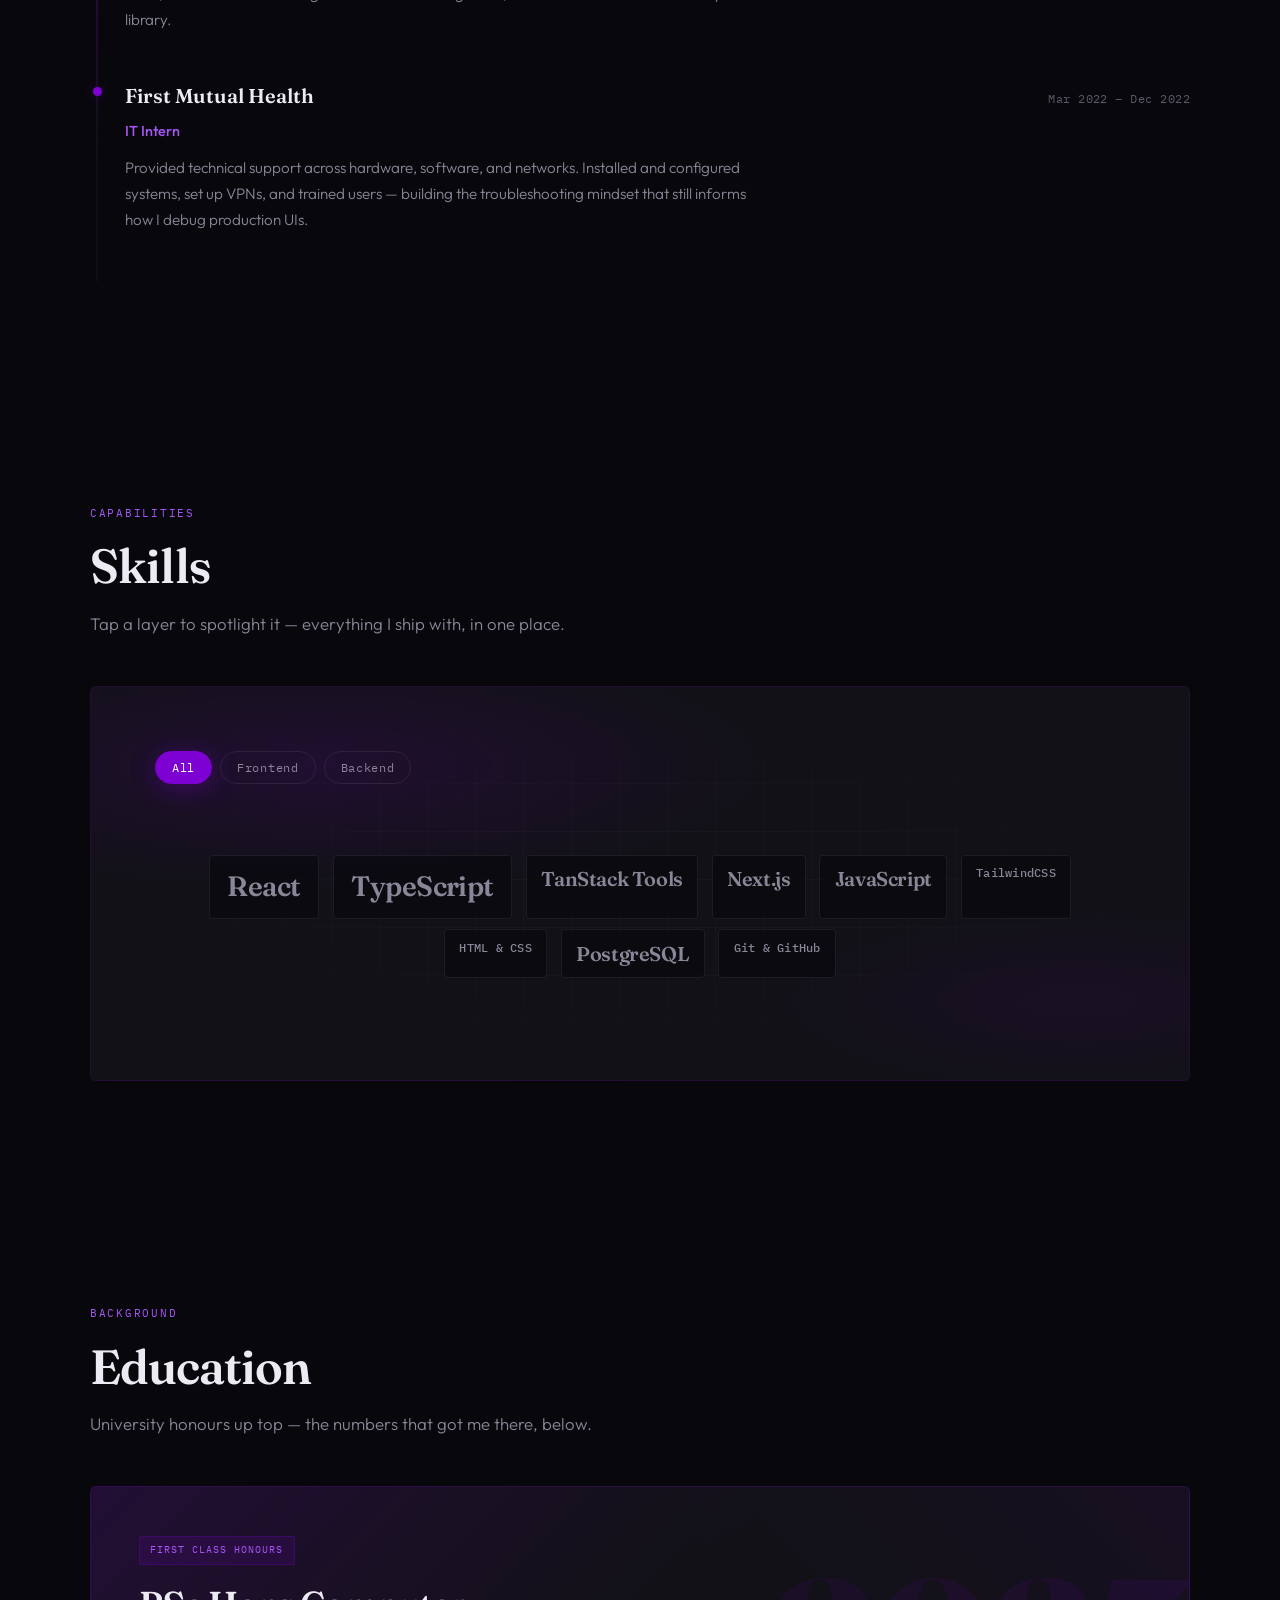
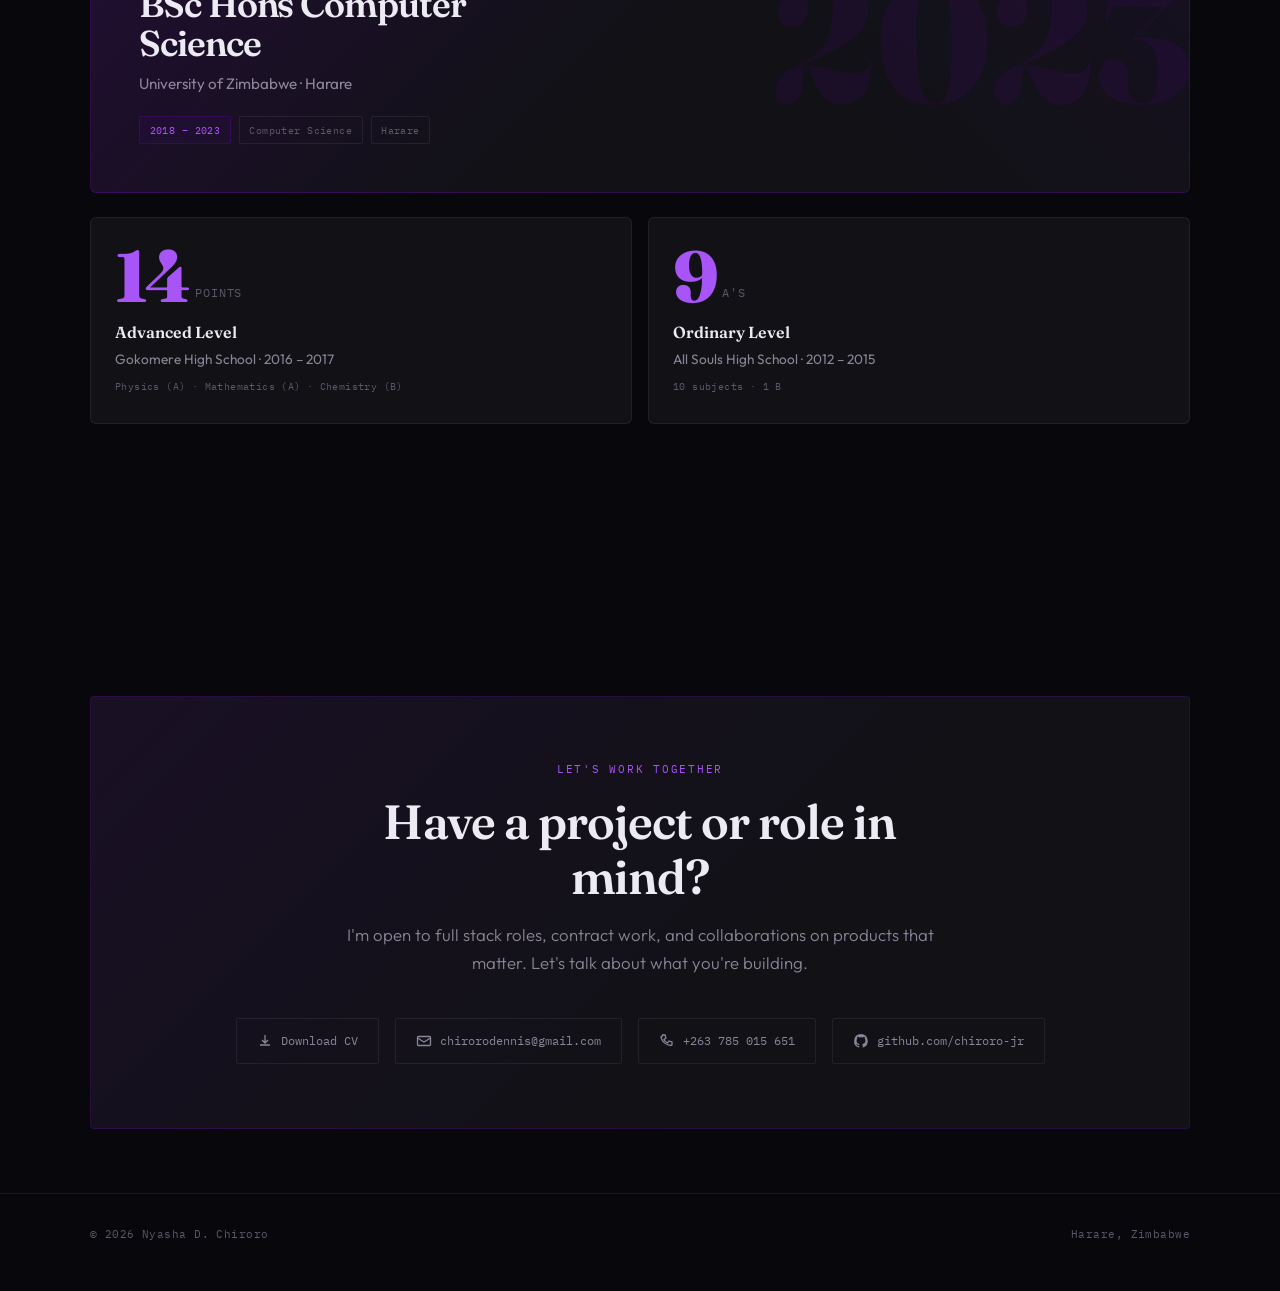
==== commit 9688182f: "Rebrand as full stack developer with SEO, OG image, and clearer copy. Adds social meta tags and JSON" ====
--- a/index.html
+++ b/index.html
@@ -3,8 +3,96 @@
 <head>
   <meta charset="UTF-8">
   <meta name="viewport" content="width=device-width, initial-scale=1.0">
-  <meta name="description" content="Nyasha D. Chiroro — Frontend Software Engineer building production interfaces for logistics and mobility platforms in Zimbabwe.">
-  <title>Nyasha D. Chiroro — Frontend Engineer</title>
+  <title>Nyasha D. Chiroro — Full Stack Developer</title>
+  <meta name="description" content="Nyasha D. Chiroro is a Full Stack Developer in Harare, Zimbabwe. He builds production software for logistics and mobility platforms — from interfaces and APIs to databases. React, TypeScript, TanStack, PostgreSQL. Available for work.">
+  <meta name="author" content="Nyasha D. Chiroro">
+  <meta name="robots" content="index, follow">
+  <meta name="theme-color" content="#7e01d4">
+  <link rel="canonical" href="https://nyashachiroro.com/">
+  <link rel="me" href="https://github.com/chiroro-jr/">
+
+  <!-- Open Graph -->
+  <meta property="og:type" content="website">
+  <meta property="og:site_name" content="Nyasha D. Chiroro">
+  <meta property="og:title" content="Nyasha D. Chiroro — Full Stack Developer">
+  <meta property="og:description" content="Full stack developer shipping production software for Africa's logistics and mobility platforms. First Class CS graduate. Based in Harare, Zimbabwe. Available for work.">
+  <meta property="og:url" content="https://nyashachiroro.com/">
+  <meta property="og:locale" content="en_ZW">
+  <meta property="og:image" content="https://nyashachiroro.com/og-image.png">
+  <meta property="og:image:type" content="image/png">
+  <meta property="og:image:width" content="1200">
+  <meta property="og:image:height" content="630">
+  <meta property="og:image:alt" content="Nyasha D. Chiroro — Full Stack Developer portfolio">
+
+  <!-- Twitter -->
+  <meta name="twitter:card" content="summary">
+  <meta name="twitter:title" content="Nyasha D. Chiroro — Full Stack Developer">
+  <meta name="twitter:description" content="Full stack developer shipping production software for logistics &amp; mobility in Zimbabwe. React, TypeScript, TanStack, PostgreSQL. Available for work.">
+  <meta name="twitter:image" content="https://nyashachiroro.com/og-image.png">
+  <meta name="twitter:image:alt" content="Nyasha D. Chiroro — Full Stack Developer portfolio">
+
+  <script type="application/ld+json">
+  {
+    "@context": "https://schema.org",
+    "@graph": [
+      {
+        "@type": "WebSite",
+        "@id": "https://nyashachiroro.com/#website",
+        "url": "https://nyashachiroro.com/",
+        "name": "Nyasha D. Chiroro",
+        "description": "Portfolio of Nyasha D. Chiroro, Full Stack Developer",
+        "inLanguage": "en"
+      },
+      {
+        "@type": "Person",
+        "@id": "https://nyashachiroro.com/#person",
+        "name": "Nyasha D. Chiroro",
+        "url": "https://nyashachiroro.com/",
+        "email": "chirorodennis@gmail.com",
+        "jobTitle": "Full Stack Developer",
+        "description": "Full Stack Developer building production software for logistics and mobility platforms in Zimbabwe.",
+        "address": {
+          "@type": "PostalAddress",
+          "addressLocality": "Harare",
+          "addressCountry": "ZW"
+        },
+        "sameAs": [
+          "https://github.com/chiroro-jr/"
+        ],
+        "knowsAbout": [
+          "TypeScript",
+          "JavaScript",
+          "React",
+          "Next.js",
+          "TanStack",
+          "HTML",
+          "CSS",
+          "Tailwind CSS",
+          "PostgreSQL"
+        ],
+        "worksFor": {
+          "@type": "Organization",
+          "name": "MyKargoLink"
+        },
+        "alumniOf": {
+          "@type": "CollegeOrUniversity",
+          "name": "University of Zimbabwe"
+        }
+      },
+      {
+        "@type": "ProfilePage",
+        "@id": "https://nyashachiroro.com/#profile",
+        "url": "https://nyashachiroro.com/",
+        "name": "Nyasha D. Chiroro — Full Stack Developer",
+        "description": "Portfolio and CV of Nyasha D. Chiroro",
+        "mainEntity": { "@id": "https://nyashachiroro.com/#person" },
+        "isPartOf": { "@id": "https://nyashachiroro.com/#website" },
+        "inLanguage": "en"
+      }
+    ]
+  }
+  </script>
+
   <link rel="preconnect" href="https://fonts.googleapis.com">
   <link rel="preconnect" href="https://fonts.gstatic.com" crossorigin>
   <link href="https://fonts.googleapis.com/css2?family=Fraunces:ital,opsz,wght@0,9..144,400;0,9..144,600;0,9..144,800;1,9..144,400&family=Outfit:wght@300;400;500;600&family=IBM+Plex+Mono:wght@400;500&display=swap" rel="stylesheet">
@@ -284,15 +372,15 @@
       color: var(--text);
     }
     .hero-scroll {
-      position: absolute;
-      bottom: 2.5rem;
-      right: clamp(1.25rem, 4vw, 2.5rem);
+      display: flex;
+      flex-direction: column;
+      align-items: center;
+      margin-top: 3rem;
       font-family: var(--font-mono);
       font-size: 0.65rem;
       letter-spacing: 0.1em;
       text-transform: uppercase;
       color: var(--text-dim);
-      writing-mode: vertical-rl;
       opacity: 0;
       animation: fadeUp 1s var(--ease-out) 1s forwards;
     }
@@ -938,7 +1026,6 @@
         right: clamp(1.25rem, 4vw, 2.5rem);
         gap: 0.5rem;
       }
-      .hero-scroll { display: none; }
     }
   </style>
 </head>
@@ -958,7 +1045,7 @@
       </ul>
       <div class="nav-actions">
         <a href="cv.pdf" class="nav-cv" download="Nyasha-Chiroro-CV.pdf">Download CV</a>
-        <a href="mailto:chirorodennis@gmail.com" class="nav-cta">Hire me</a>
+        <a href="mailto:chirorodennis@gmail.com" class="nav-cta">Work with me</a>
       </div>
       <button class="nav-toggle" id="navToggle" aria-label="Toggle menu">
         <svg width="24" height="24" viewBox="0 0 24 24" fill="none" stroke="currentColor" stroke-width="1.5">
@@ -970,13 +1057,13 @@
 
   <header class="hero">
     <div class="wrap">
-      <p class="hero-eyebrow">Frontend Software Engineer · Harare, Zimbabwe</p>
-      <h1>I build interfaces that move <em>businesses</em> forward.</h1>
+      <p class="hero-eyebrow">Full Stack Developer · Harare, Zimbabwe</p>
+      <h1>I build software that moves <em>businesses</em> forward.</h1>
       <p class="hero-sub">
-        Frontend engineer building production interfaces for Africa's logistics and mobility platforms — freight marketplaces, fleet dashboards, and car rental at scale.
+        Full stack developer building production apps for Africa's logistics and mobility platforms — interfaces, APIs, and data layers that work together at scale.
       </p>
       <div class="hero-actions">
-        <a href="mailto:chirorodennis@gmail.com" class="btn btn-primary">Hire me</a>
+        <a href="mailto:chirorodennis@gmail.com" class="btn btn-primary">Work with me</a>
         <a href="cv.pdf" class="btn btn-ghost" download="Nyasha-Chiroro-CV.pdf">Download CV</a>
         <a href="https://github.com/chiroro-jr/" target="_blank" rel="noopener noreferrer" class="btn btn-ghost">
           GitHub →
@@ -996,8 +1083,8 @@
           <p class="hero-stat-value">TanStack Start</p>
         </div>
       </div>
+      <span class="hero-scroll" aria-hidden="true">Scroll</span>
     </div>
-    <span class="hero-scroll" aria-hidden="true">Scroll</span>
   </header>
 
   <main>
@@ -1086,7 +1173,7 @@
         <p class="section-label reveal">Experience</p>
         <h2 class="section-title reveal">Where I've shipped code</h2>
         <p class="section-desc reveal">
-          Two years of focused frontend engineering on live products, plus foundational IT experience from enterprise healthcare.
+          Two years shipping production software on live products, plus foundational IT experience from enterprise healthcare.
         </p>
 
         <div class="timeline">
@@ -1204,9 +1291,9 @@
       <div class="wrap">
         <div class="contact-box reveal">
           <p class="section-label">Let's work together</p>
-          <h2 class="section-title">Ready to build something that ships?</h2>
+          <h2 class="section-title">Have a project or role in mind?</h2>
           <p class="section-desc">
-            I'm open to frontend roles, contract work, and collaborations on products that matter. Let's talk about what you're building.
+            I'm open to full stack roles, contract work, and collaborations on products that matter. Let's talk about what you're building.
           </p>
           <div class="contact-links">
             <a href="cv.pdf" class="contact-link" download="Nyasha-Chiroro-CV.pdf">
